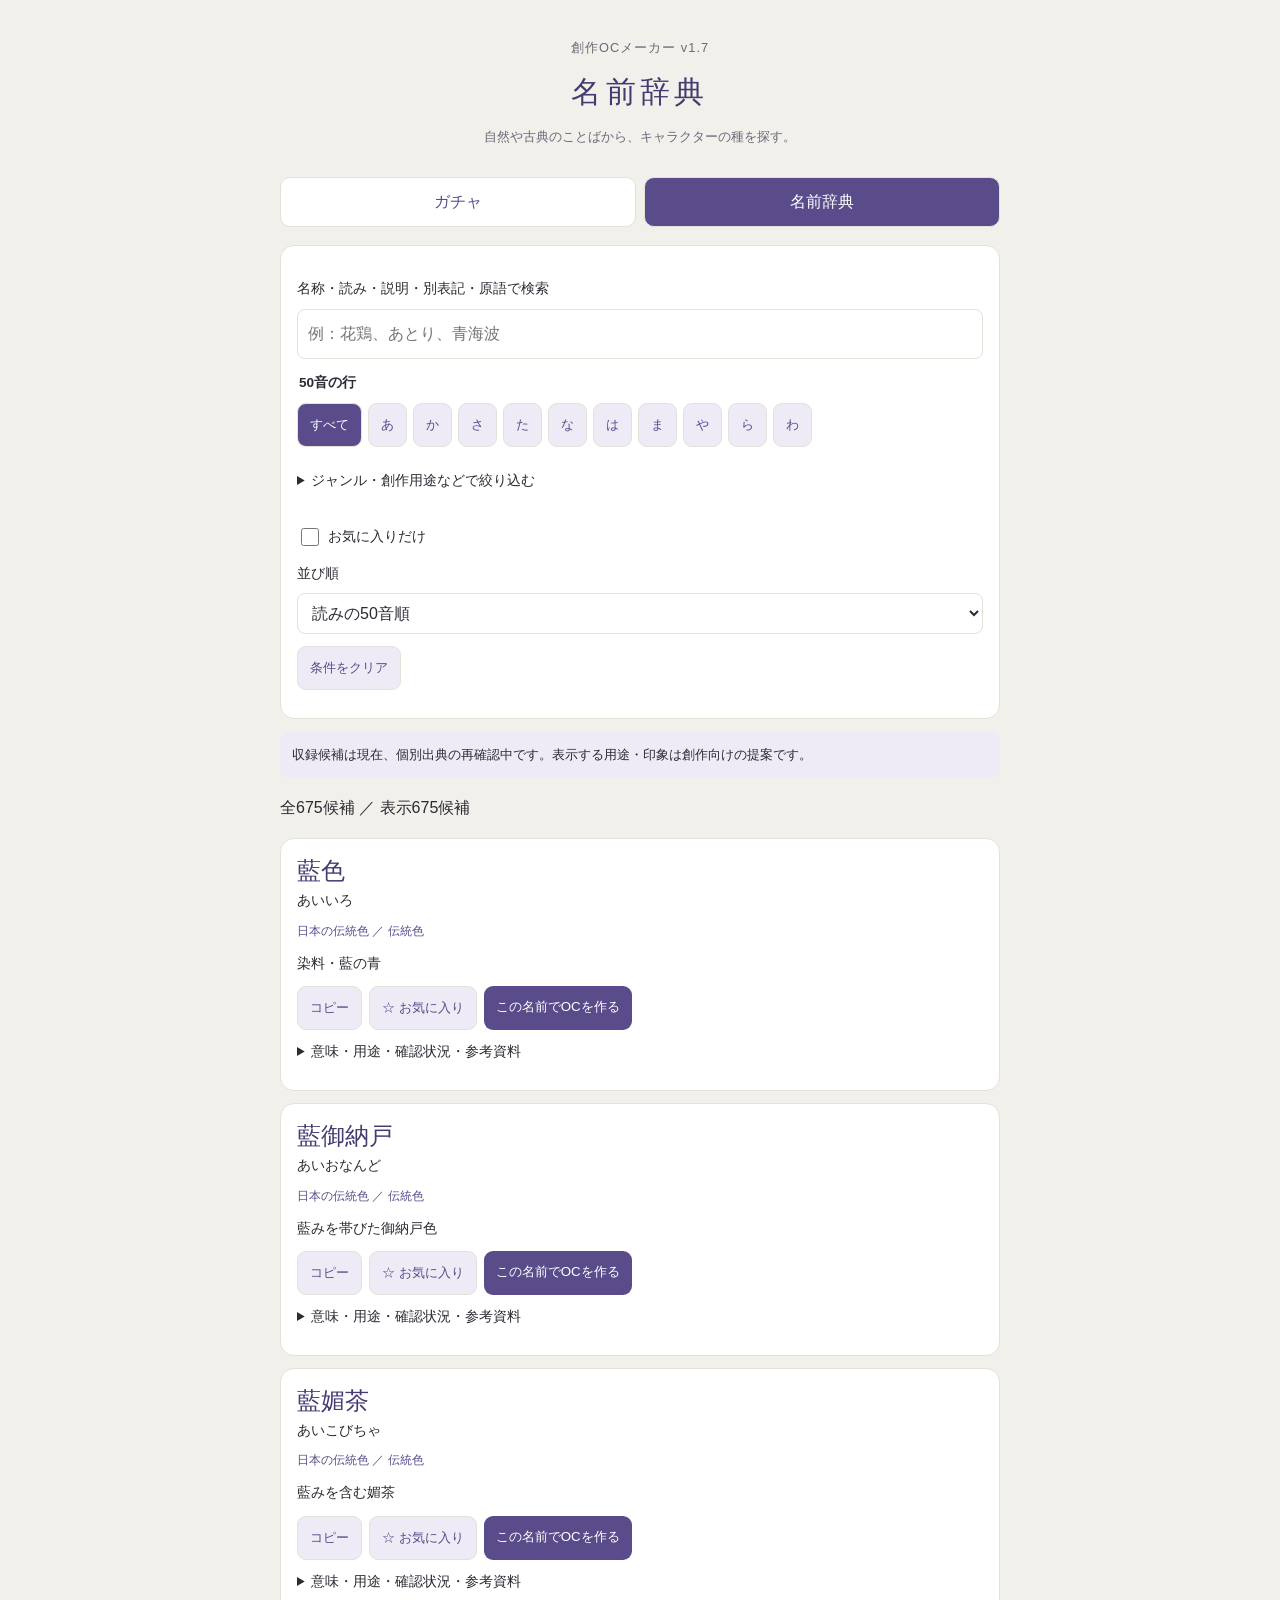
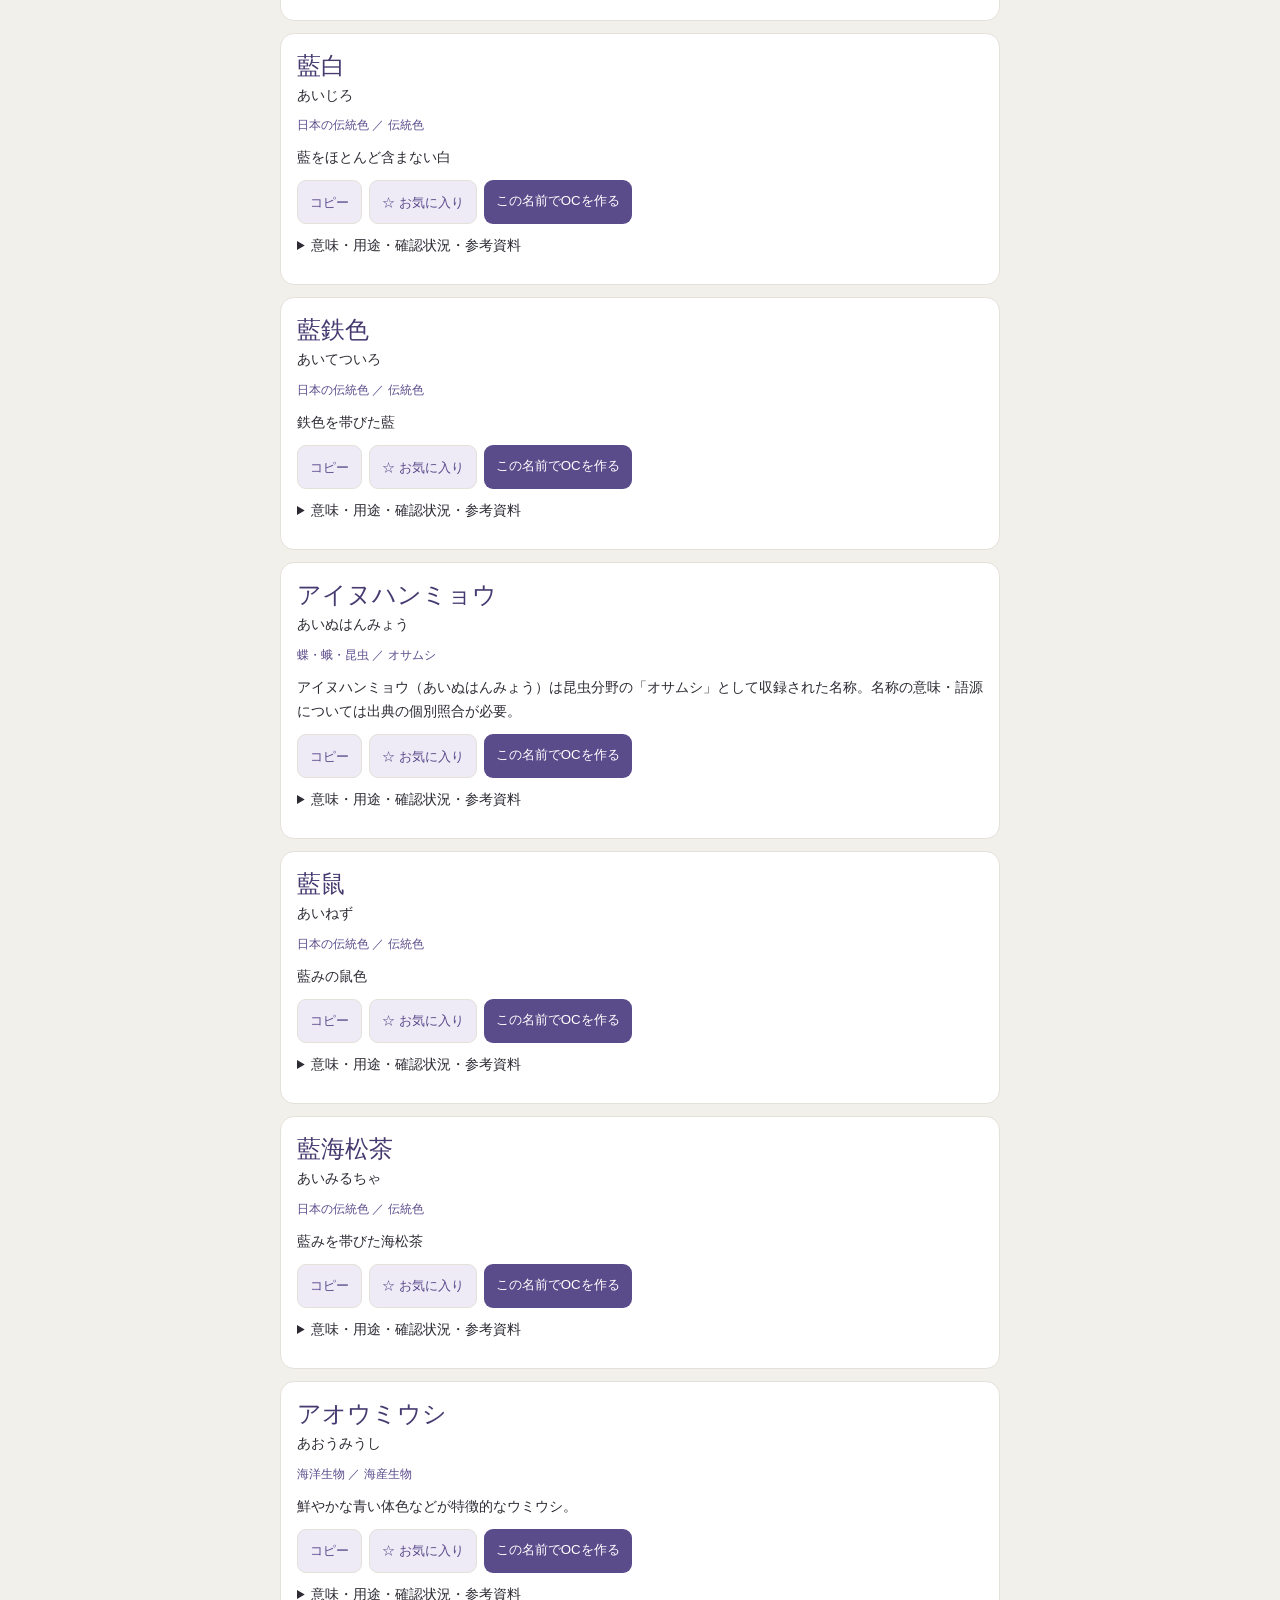
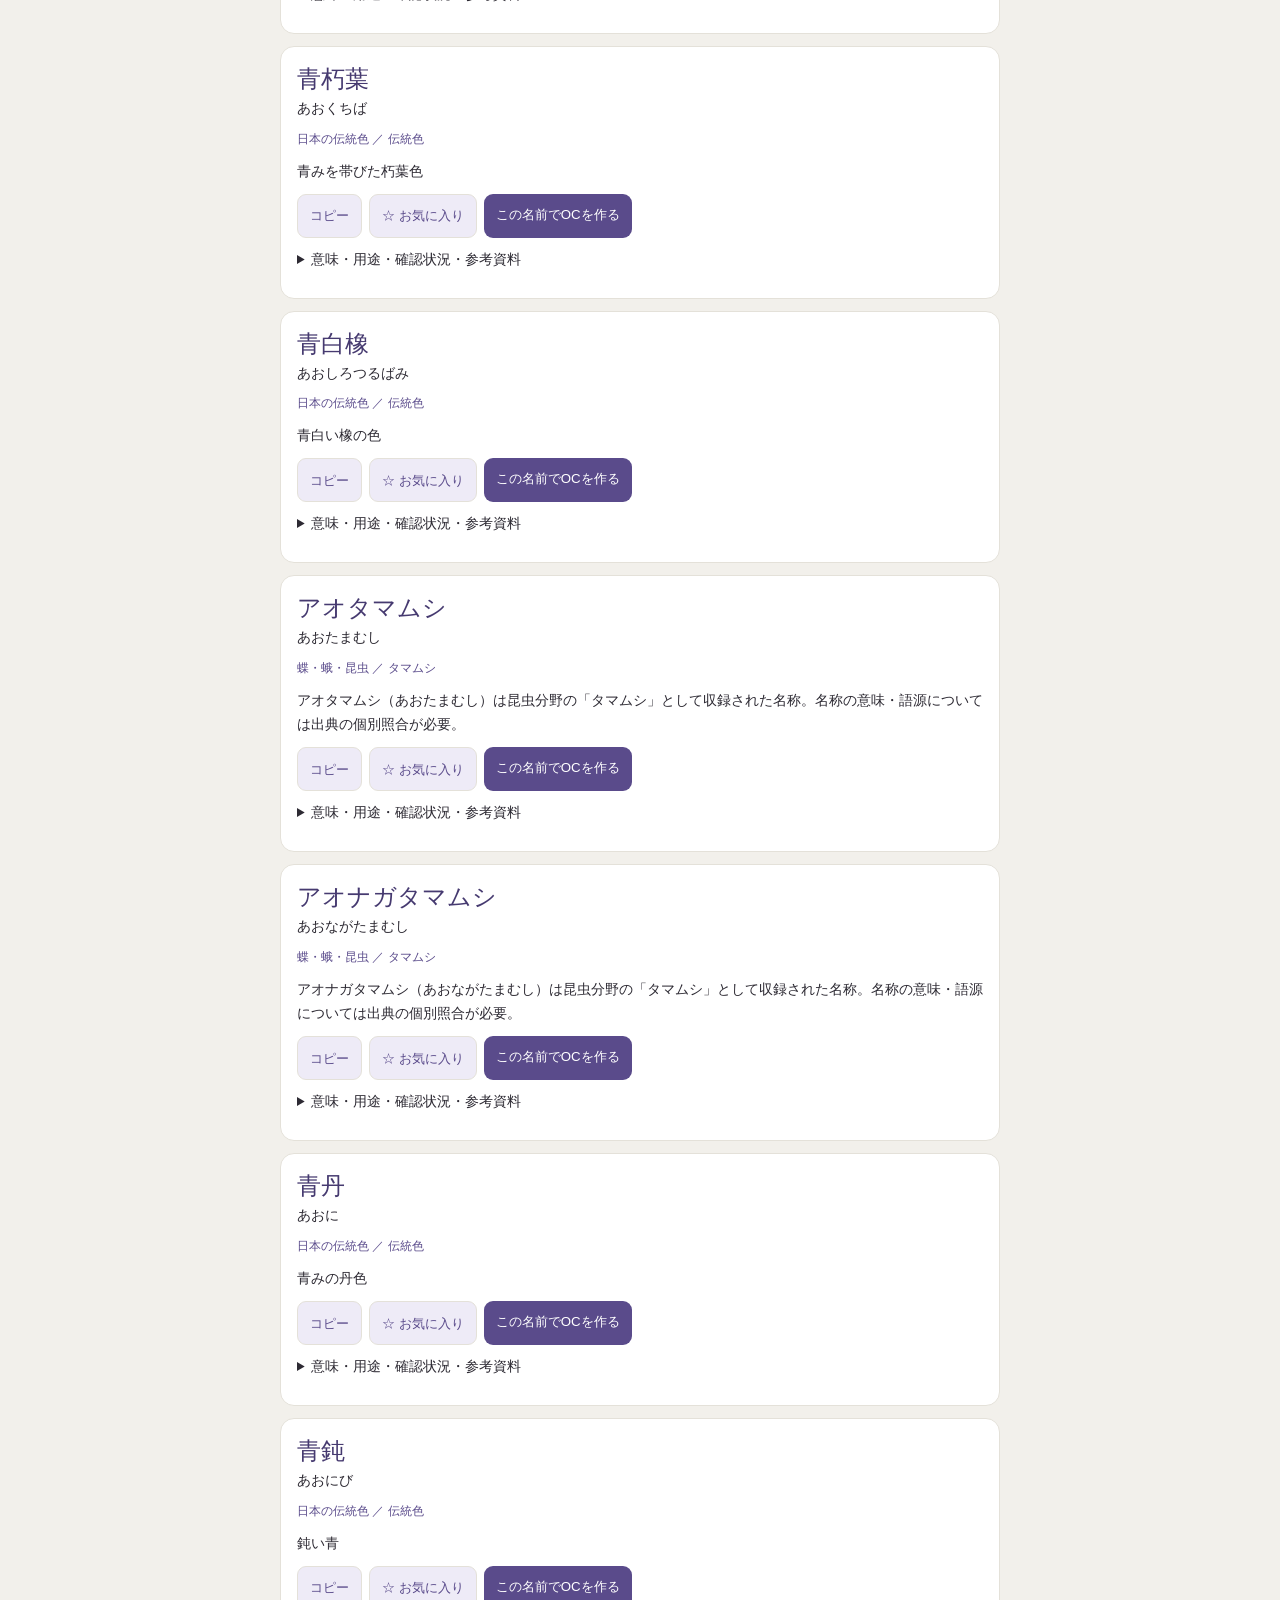
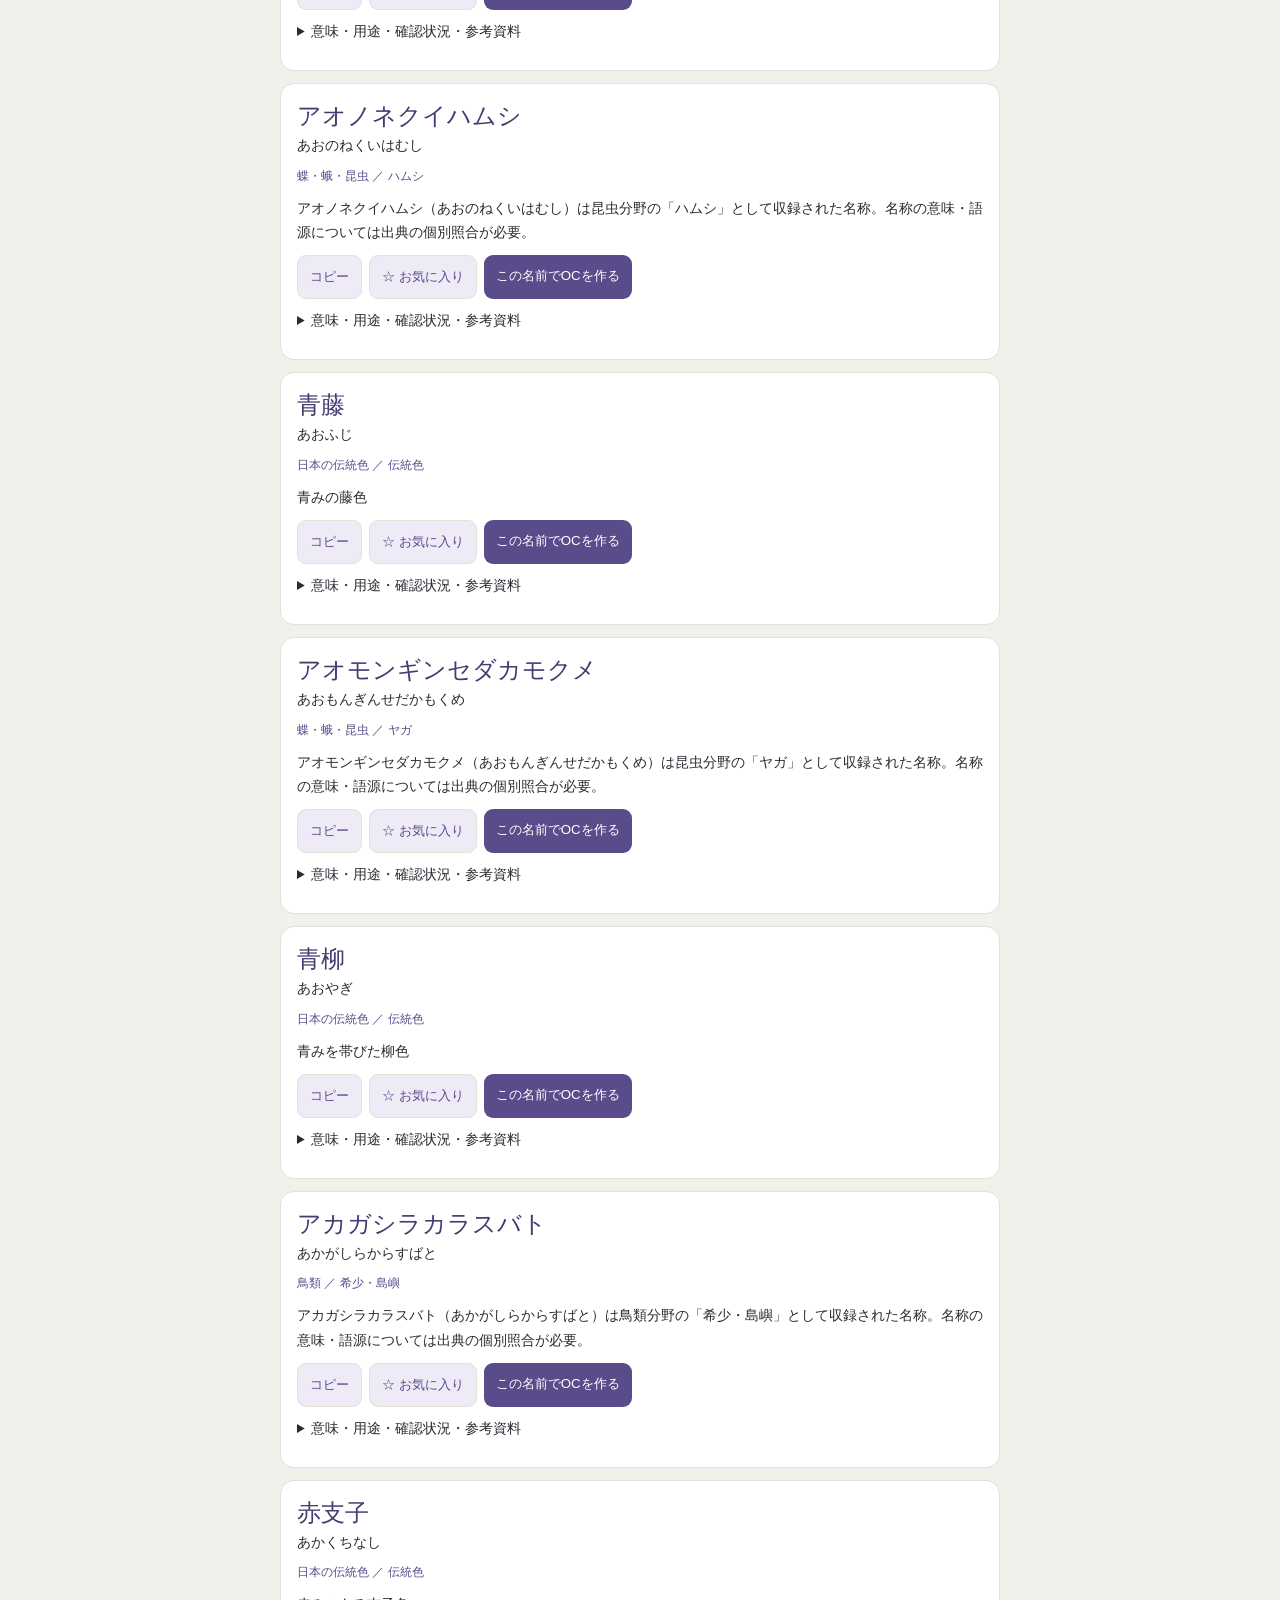
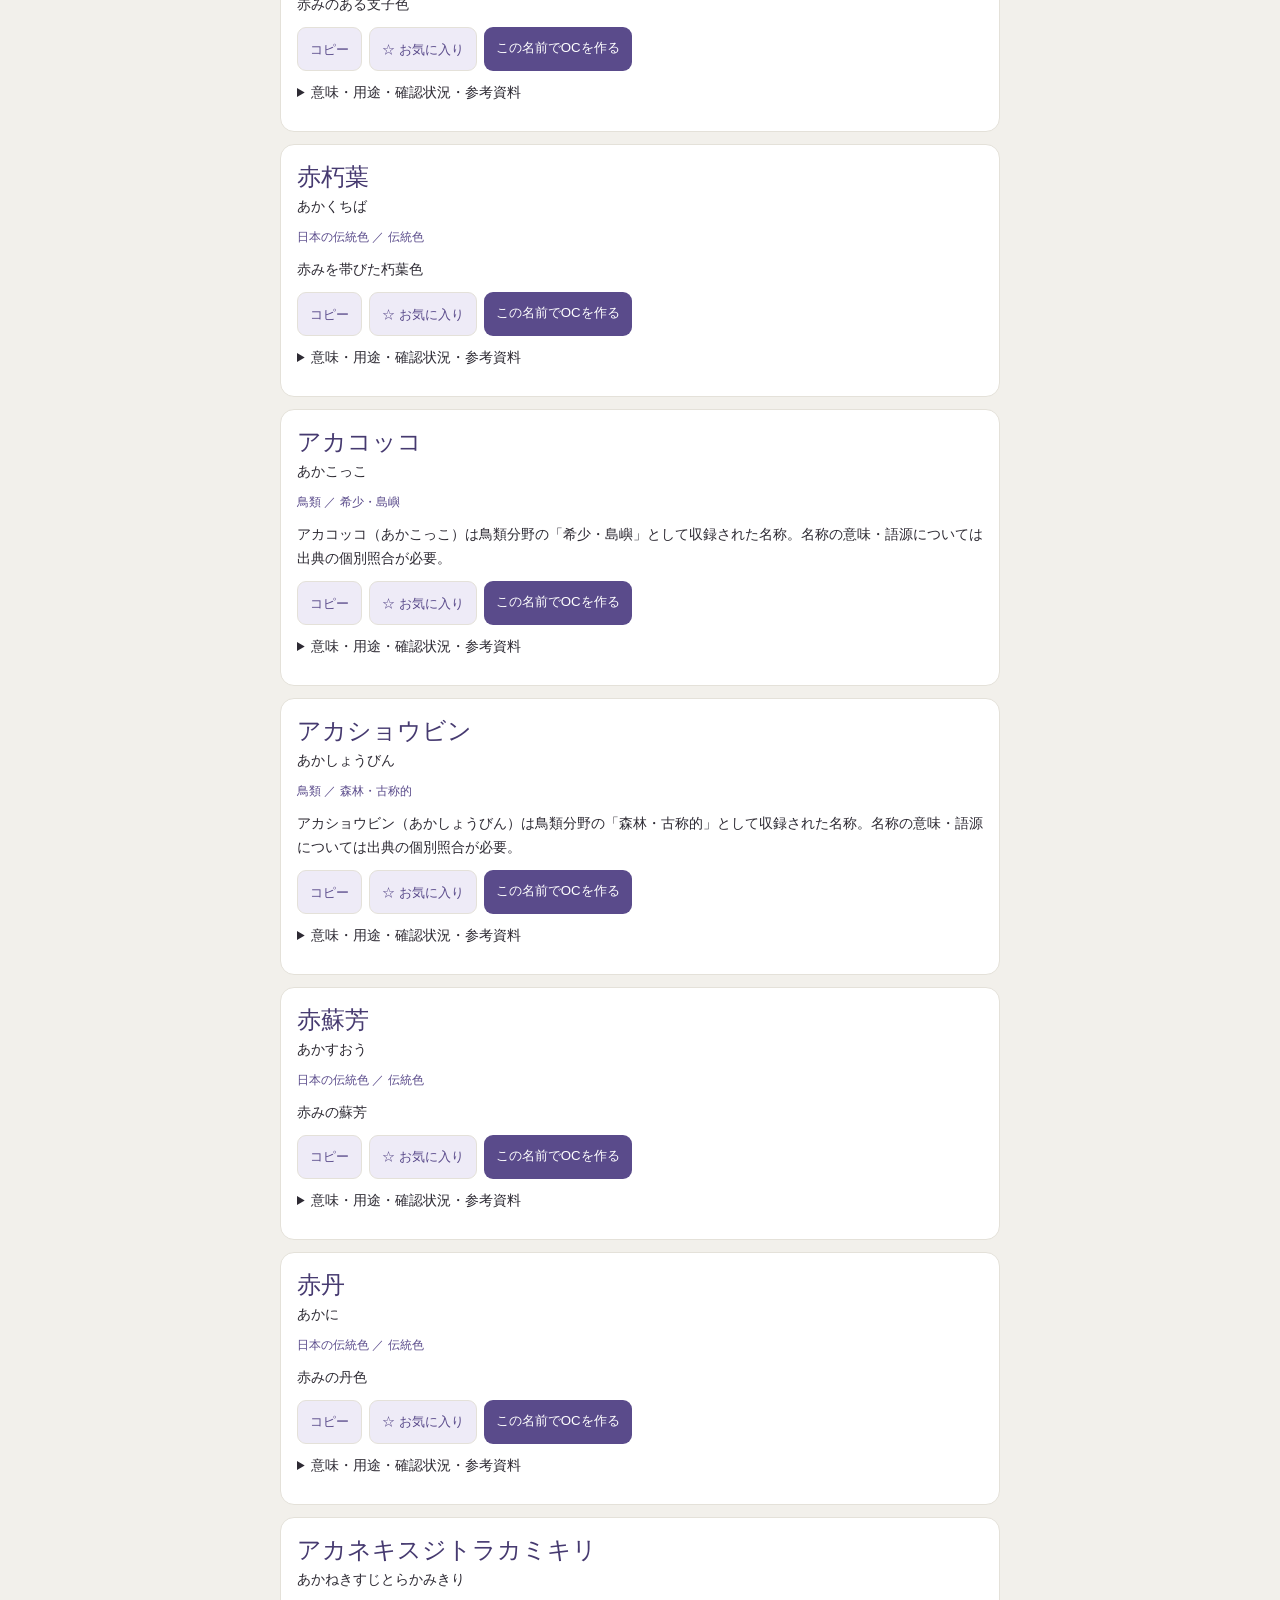
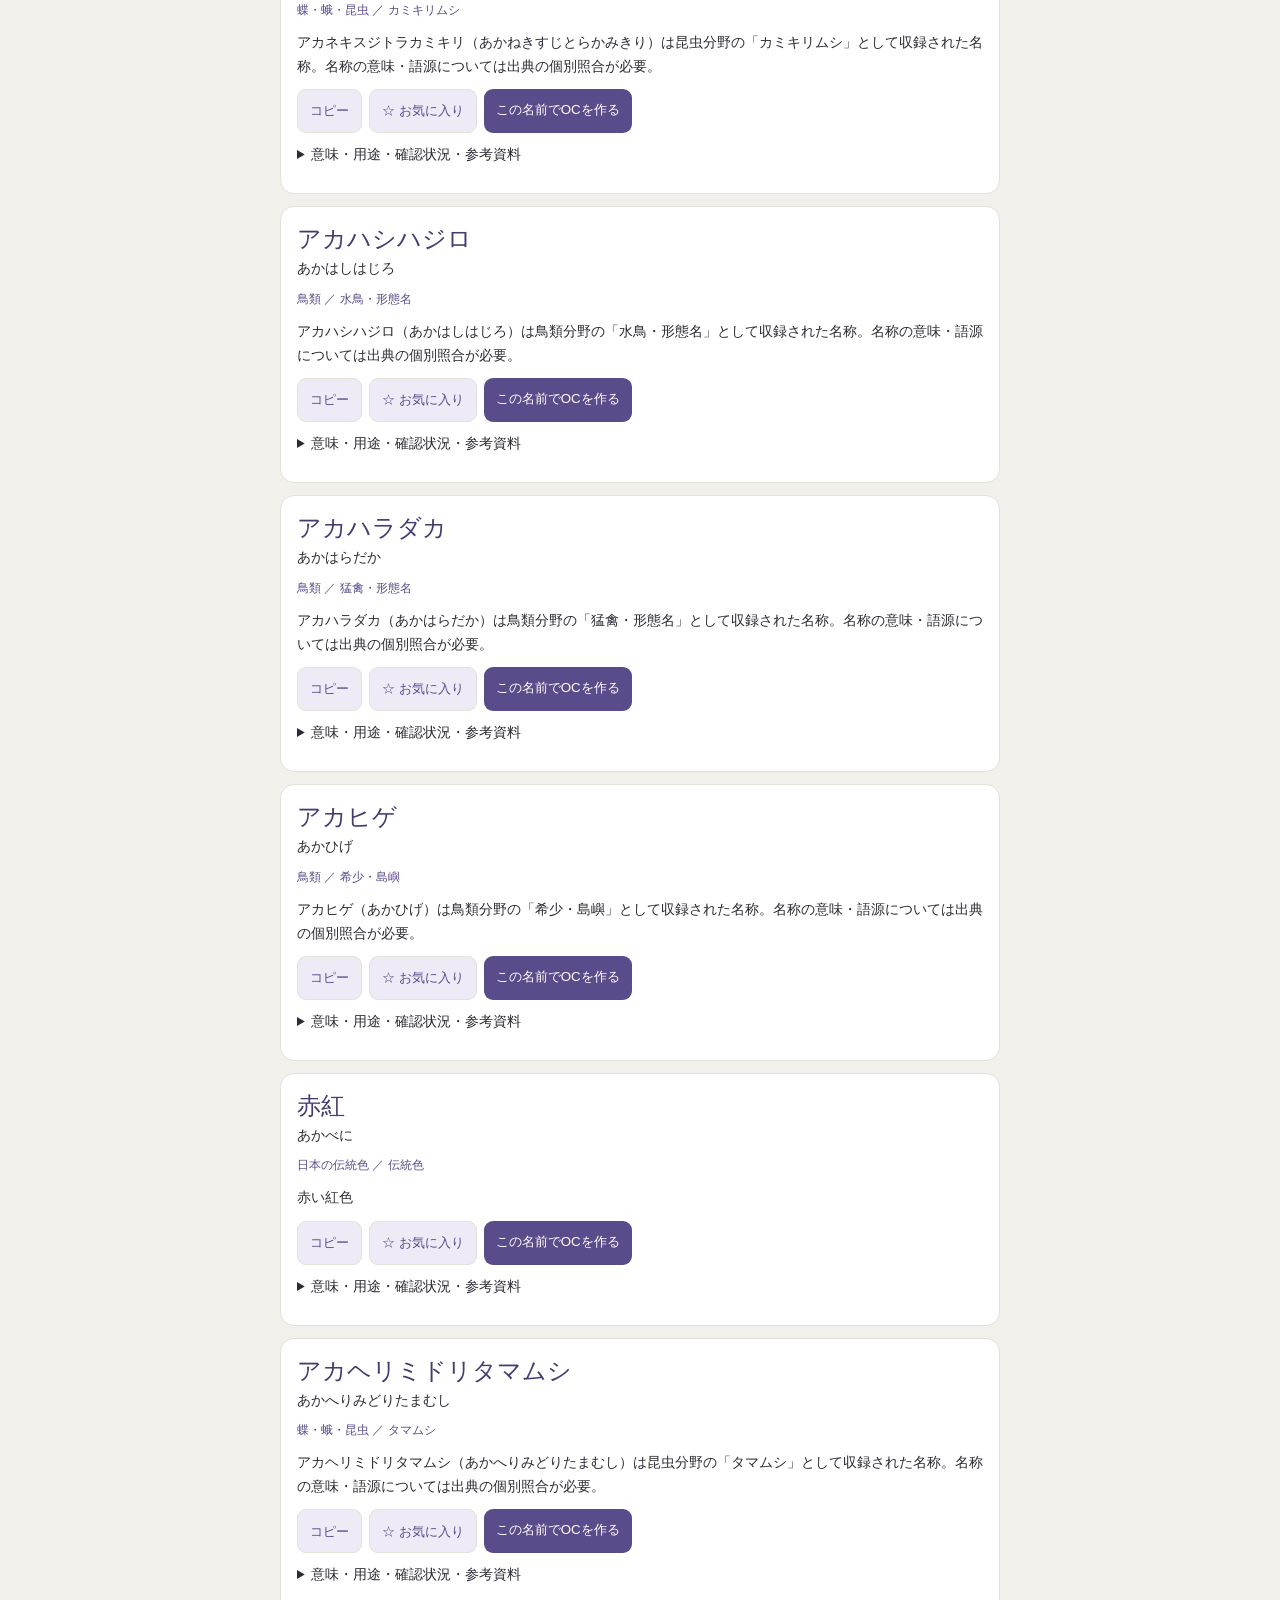
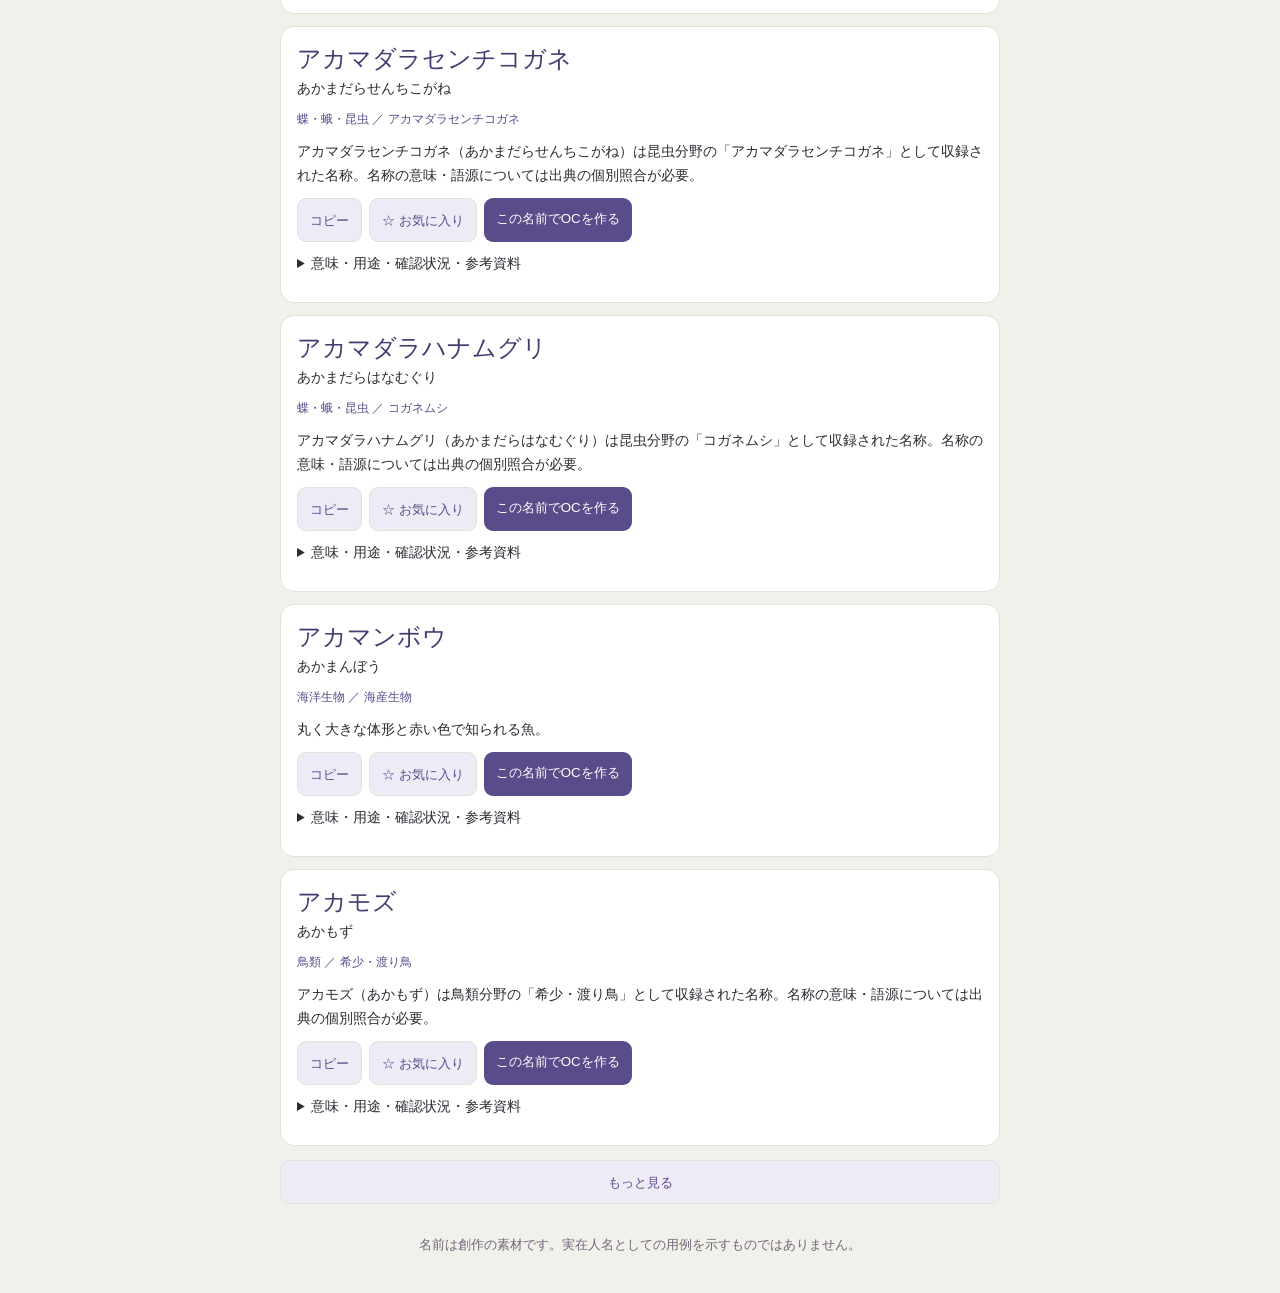
==== dictionary.html @ 25746074 "Add mobile dictionary search, honest provenance, copy and favorites" ====
<!DOCTYPE html>
<html lang="ja">
<head>
<meta charset="UTF-8">
<meta name="viewport" content="width=device-width, initial-scale=1.0, viewport-fit=cover">
<title>名前辞典 | 創作OCメーカー v1.7</title>
<link rel="icon" href="./icons/favicon-32.png" sizes="32x32">
<link rel="apple-touch-icon" href="./icons/apple-touch-icon.png">
<link rel="stylesheet" href="./dictionary.css">
<script src="./js/dictionary-core.js" defer></script>
<script src="./js/dictionary-page.js" defer></script>
</head>
<body><main class="wrap">
<header><p class="eyebrow">創作OCメーカー v1.7</p><h1>名前辞典</h1><p>自然や古典のことばから、キャラクターの種を探す。</p></header>
<nav class="site-nav" aria-label="画面切り替え"><a href="./index.html">ガチャ</a><a href="./dictionary.html" aria-current="page">名前辞典</a></nav>
<p id="loadStatus" role="status">辞典を読み込んでいます…</p>
<div id="loadError" role="alert" hidden><p>名前辞典を読み込めませんでした。接続を確認して再読み込みしてください。</p><button id="retry" type="button">再読み込み</button></div>
<p id="storageWarning" role="status" hidden></p>
<form id="filters" class="panel" aria-label="名前を絞り込む">
<fieldset id="filterControls" disabled>
<label for="search">名称・読み・説明・別表記・原語で検索</label>
<input id="search" type="search" placeholder="例：花鶏、あとり、青海波" autocomplete="off">
<fieldset><legend>50音の行</legend><div id="gojuon" class="chips"></div></fieldset>
<details><summary>ジャンル・創作用途などで絞り込む</summary>
<fieldset><legend>ジャンル（複数可・未選択なら全ジャンル）</legend><div id="categories" class="checks"></div></fieldset>
<label for="minor">小分類</label><select id="minor"><option value="">すべて</option></select>
<fieldset><legend>編集上のおすすめ用途（複数可・未選択なら全候補）</legend><div id="usages" class="checks"></div></fieldset>
<label for="impression">印象（編集上の提案）</label><select id="impression"><option value="">すべて</option></select>
</details>
<div class="filter-bottom"><label class="check"><input id="favoritesOnly" type="checkbox">お気に入りだけ</label>
<label for="sort">並び順</label><select id="sort"><option value="reading">読みの50音順</option><option value="favorite">お気に入り登録順</option></select>
<button id="clear" type="button">条件をクリア</button></div>
</fieldset></form>
<p class="notice">収録候補は現在、個別出典の再確認中です。表示する用途・印象は創作向けの提案です。</p>
<p id="count" role="status" aria-live="polite"></p>
<div id="results" aria-busy="true"></div>
<button id="more" type="button" hidden>もっと見る</button>
<p id="actionStatus" role="status" aria-live="polite"></p>
<section id="copyFallback" class="panel" hidden><label for="copyText">自動コピーできませんでした。選択してコピーしてください。</label><textarea id="copyText" readonly></textarea><button id="closeCopy" type="button">閉じる</button></section>
<footer>名前は創作の素材です。実在人名としての用例を示すものではありません。</footer>
</main></body></html>
---- dictionary.css ----
:root{--bg:#F2F0EB;--card:#fff;--ink:#2D2A33;--sub:#6E6879;--line:#E4E1D9;--accent:#5A4B8B;--accent-deep:#463A70;--accent-soft:#EEEBF7;--sans:"Hiragino Sans","Yu Gothic",sans-serif;--serif:"Hiragino Mincho ProN","Yu Mincho",serif}
*{box-sizing:border-box}body{margin:0;padding:0 14px calc(36px + env(safe-area-inset-bottom));background:var(--bg);color:var(--ink);font-family:var(--sans);line-height:1.75}.wrap{max-width:720px;margin:auto}header{text-align:center;padding:24px 0 16px}header h1{font:1.9rem var(--serif);letter-spacing:.14em;color:var(--accent-deep);margin:8px 0}header p,footer{font-size:.8rem;color:var(--sub)}.eyebrow{letter-spacing:.08em}
.site-nav{display:flex;gap:8px;margin:0 0 18px}.site-nav a{flex:1;text-align:center;text-decoration:none;padding:10px;border:1px solid var(--line);border-radius:10px;background:var(--card);color:var(--accent)}.site-nav a[aria-current]{background:var(--accent);color:#fff}.panel,.dictionary-card{background:var(--card);border:1px solid var(--line);border-radius:14px;padding:16px;margin:12px 0}fieldset{border:0;padding:0;margin:12px 0;min-width:0}fieldset:disabled{opacity:.55}legend,label{font-size:.85rem}legend{font-weight:600;margin-bottom:8px}input[type=search],select,textarea{font:inherit;font-size:16px;max-width:100%;width:100%;padding:10px;border:1px solid var(--line);border-radius:8px;color:var(--ink);background:#fff}input[type=search]{margin:7px 0 0}select{margin:6px 0 12px}button{font:inherit;font-size:.83rem;color:var(--accent);background:var(--accent-soft);border:1px solid var(--line);border-radius:9px;padding:9px 12px;min-height:44px;cursor:pointer}button:disabled{opacity:.5;cursor:default}button[aria-pressed=true]{background:var(--accent);color:#fff}.chips{display:flex;flex-wrap:wrap;gap:6px}.checks{display:grid;grid-template-columns:repeat(2,minmax(0,1fr));gap:6px}.check{display:flex;align-items:center;gap:6px;min-height:44px;cursor:pointer}.check input{width:18px;height:18px;flex-shrink:0;accent-color:var(--accent)}.filter-bottom{margin-top:12px}.filter-bottom label{margin-right:8px}summary{cursor:pointer;padding:10px 0;min-height:44px;font-size:.85rem}details p{font-size:.83rem;overflow-wrap:anywhere}.notice{font-size:.8rem;background:var(--accent-soft);padding:12px;border-radius:8px}.dictionary-card h2{font:1.5rem var(--serif);margin:0;color:var(--accent-deep);overflow-wrap:anywhere}.reading{margin:2px 0 8px;font-size:.85rem}.genre{font-size:.75rem;color:var(--accent);margin:0}.description{font-size:.86rem;margin:10px 0;overflow-wrap:anywhere}.actions{display:flex;flex-wrap:wrap;gap:7px}.actions a{font-size:.83rem;padding:9px 12px;min-height:44px;background:var(--accent);color:#fff;text-decoration:none;border-radius:9px}a{color:var(--accent)}button:focus-visible,a:focus-visible,input:focus-visible,select:focus-visible,summary:focus-visible,textarea:focus-visible{outline:2px solid var(--accent);outline-offset:3px}#storageWarning,#loadError{background:#f6ecef;border-radius:8px;padding:12px;font-size:.85rem}#more{display:block;width:100%;margin-top:14px}#more[hidden],[hidden]{display:none!important}footer{text-align:center;margin-top:30px}#copyText{min-height:90px}#actionStatus{position:sticky;bottom:10px;background:var(--ink);color:white;border-radius:8px;padding:8px 12px;font-size:.8rem}#actionStatus:empty{display:none}
@media(max-width:350px){.checks{grid-template-columns:1fr}.panel,.dictionary-card{padding:12px}}
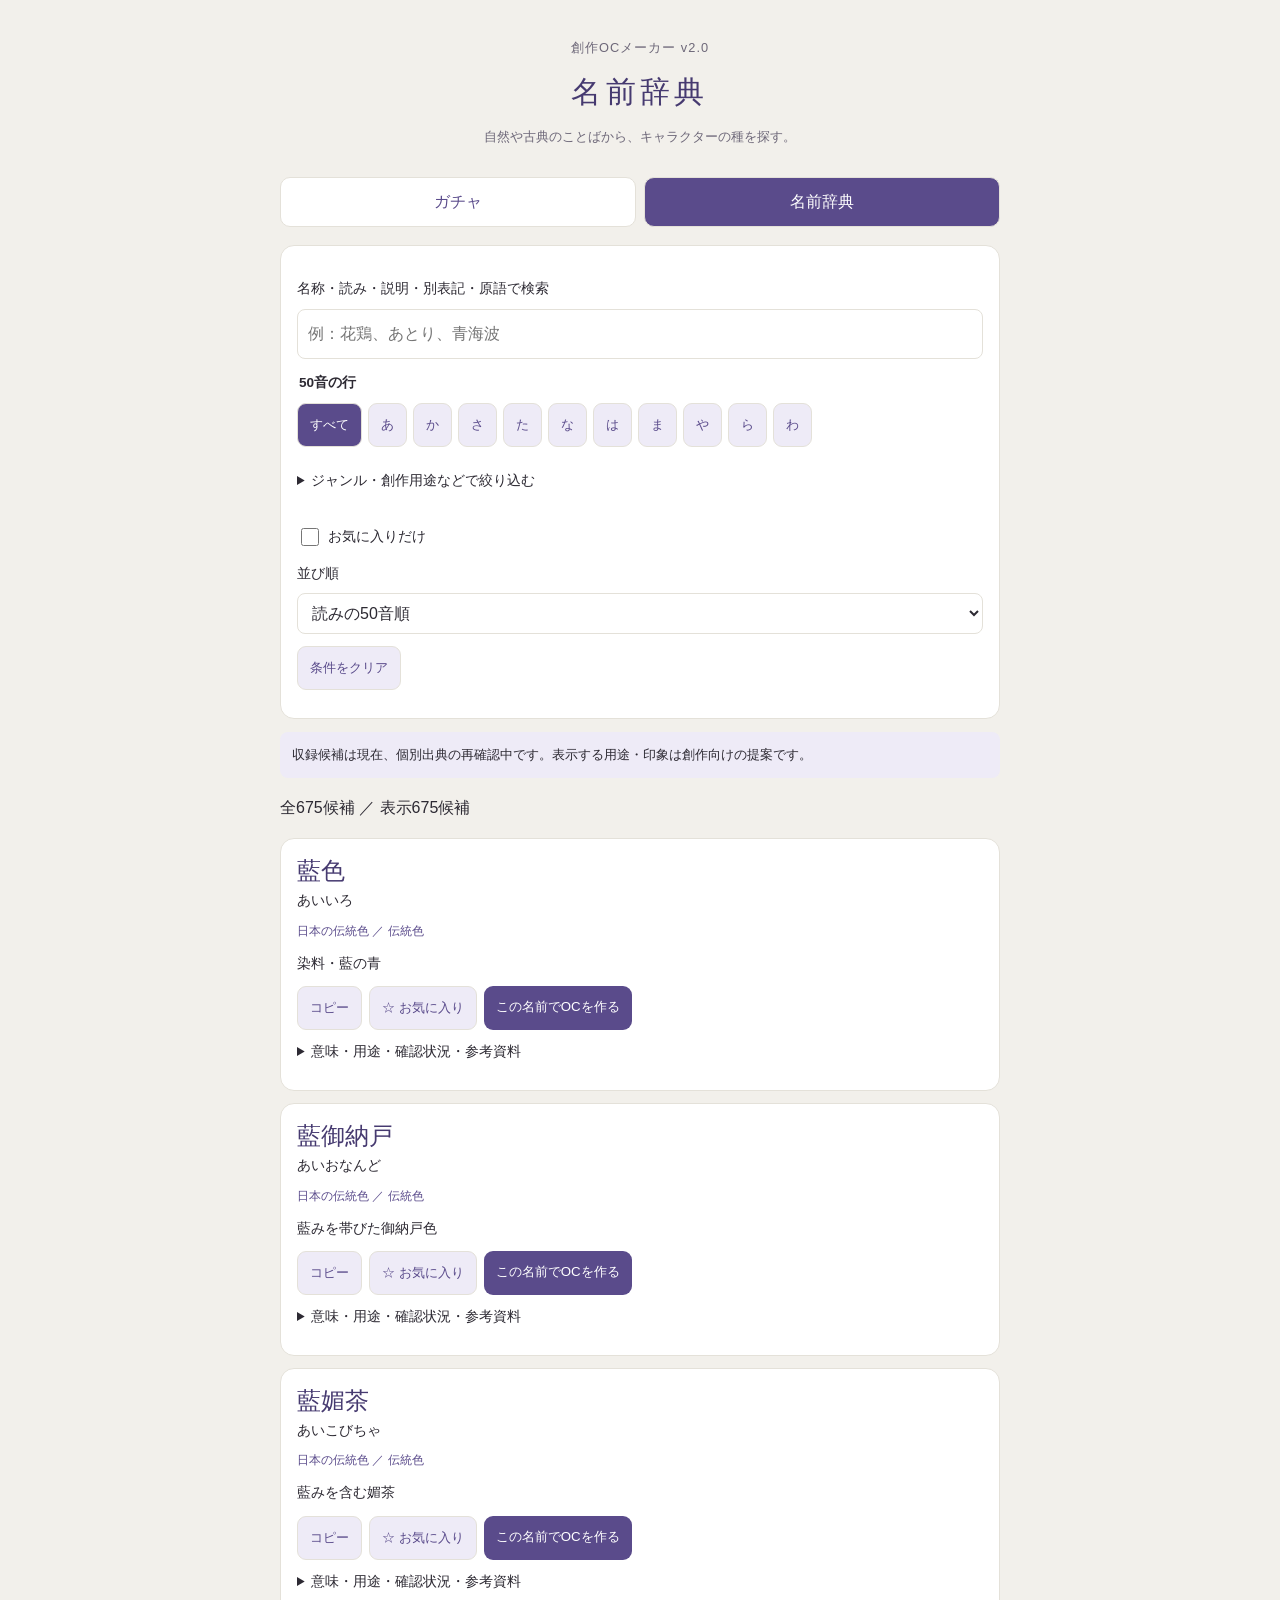
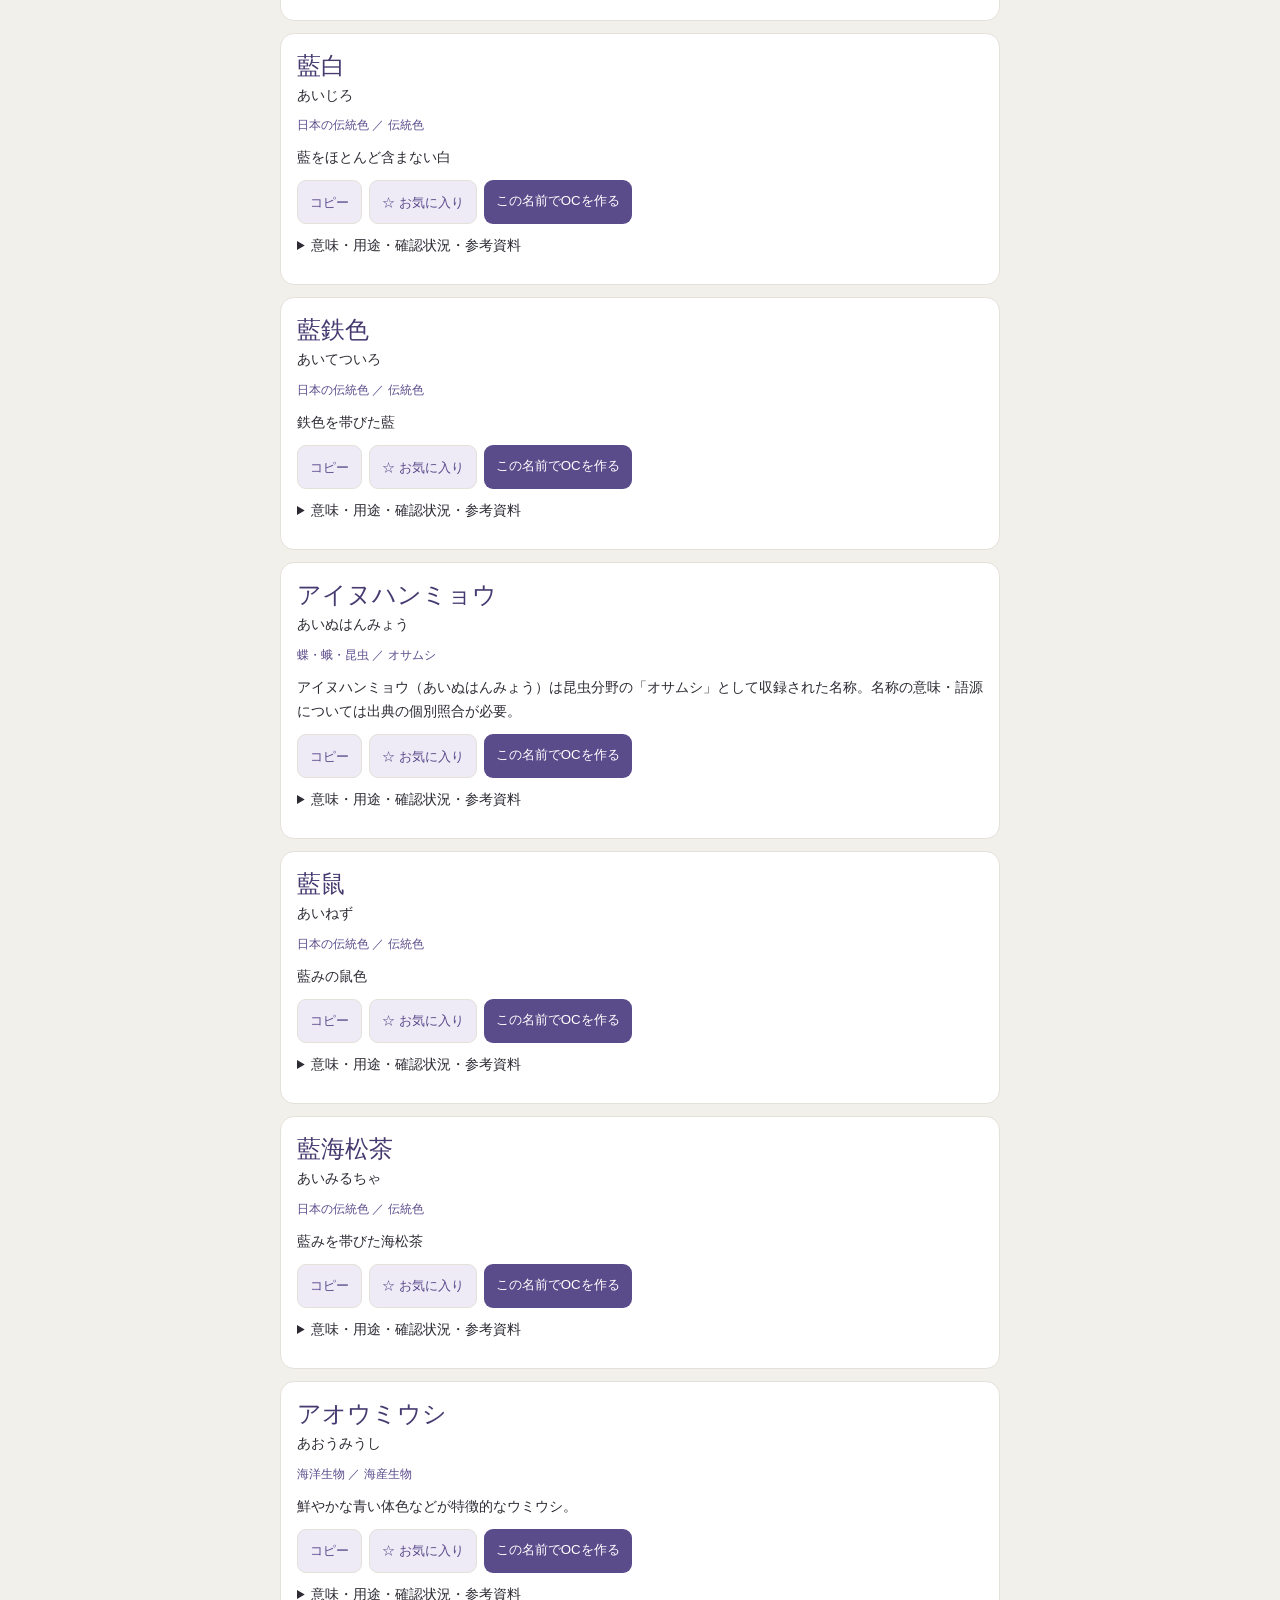
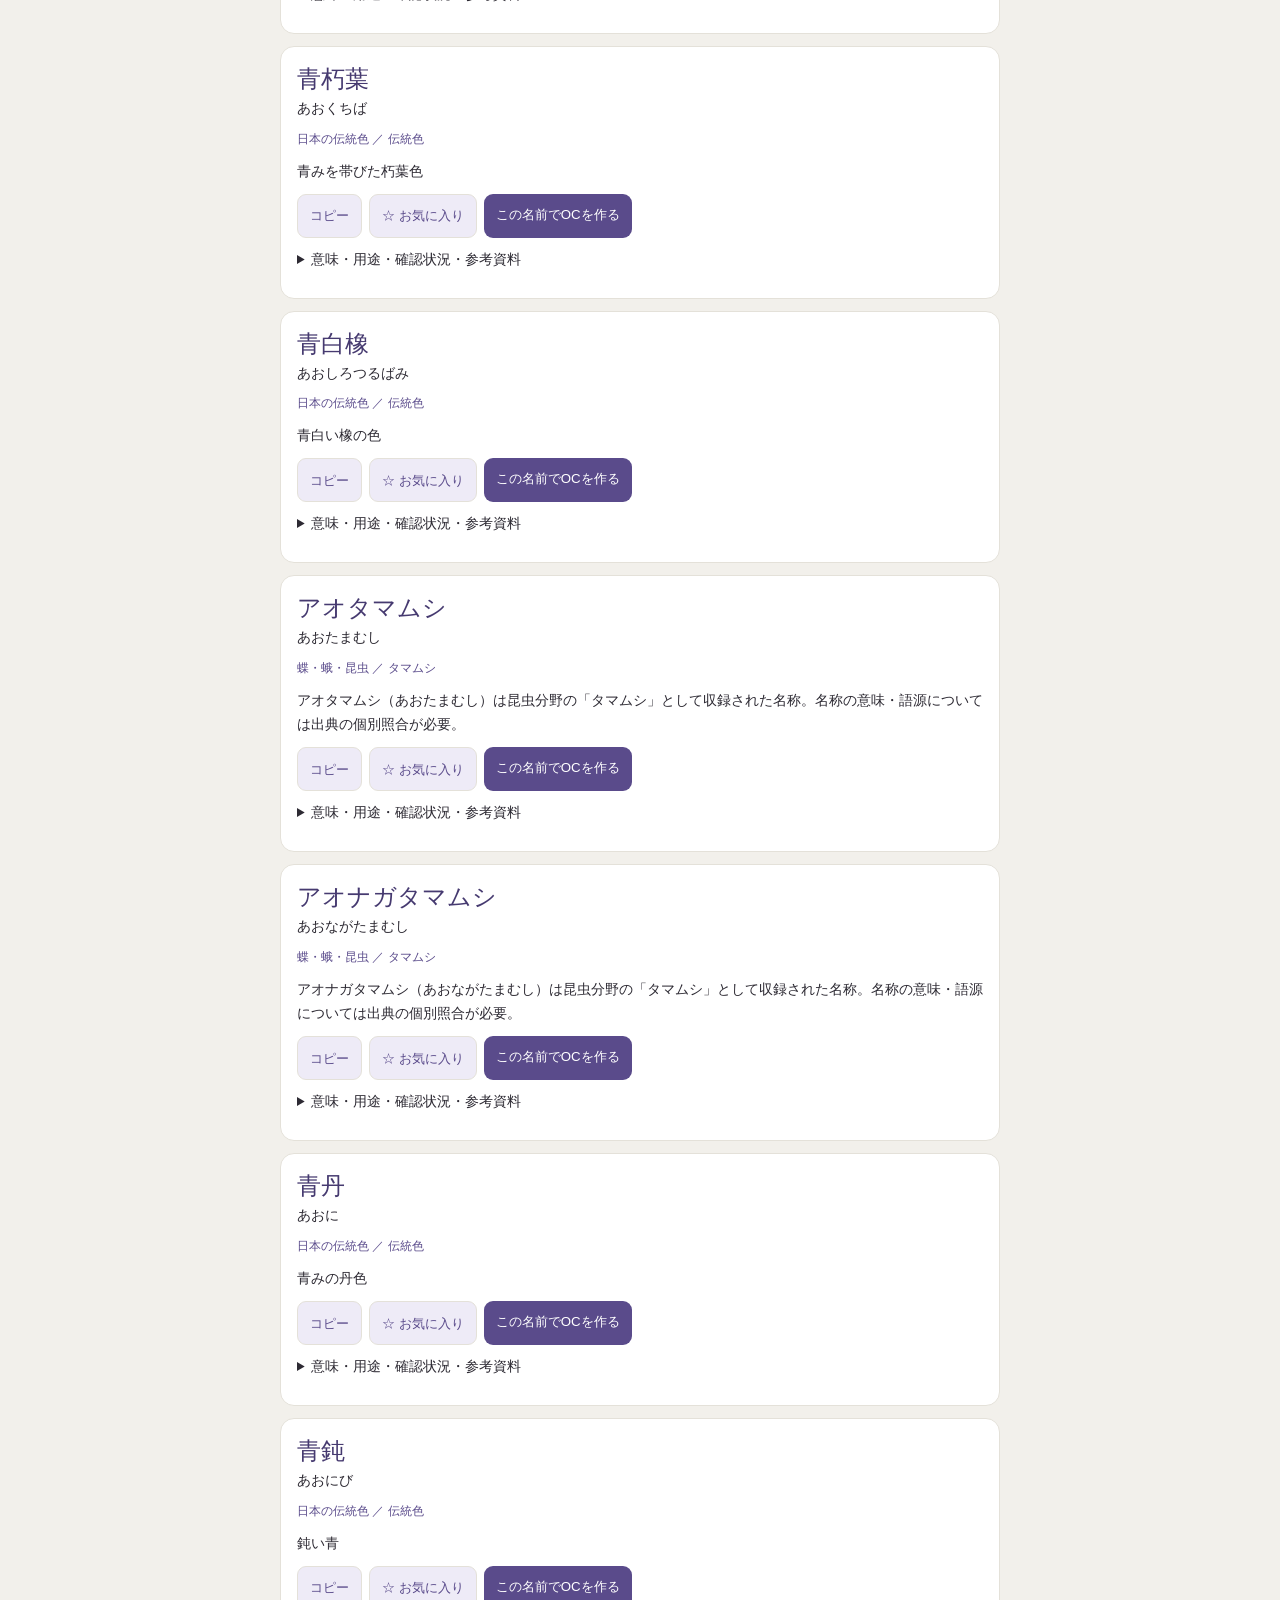
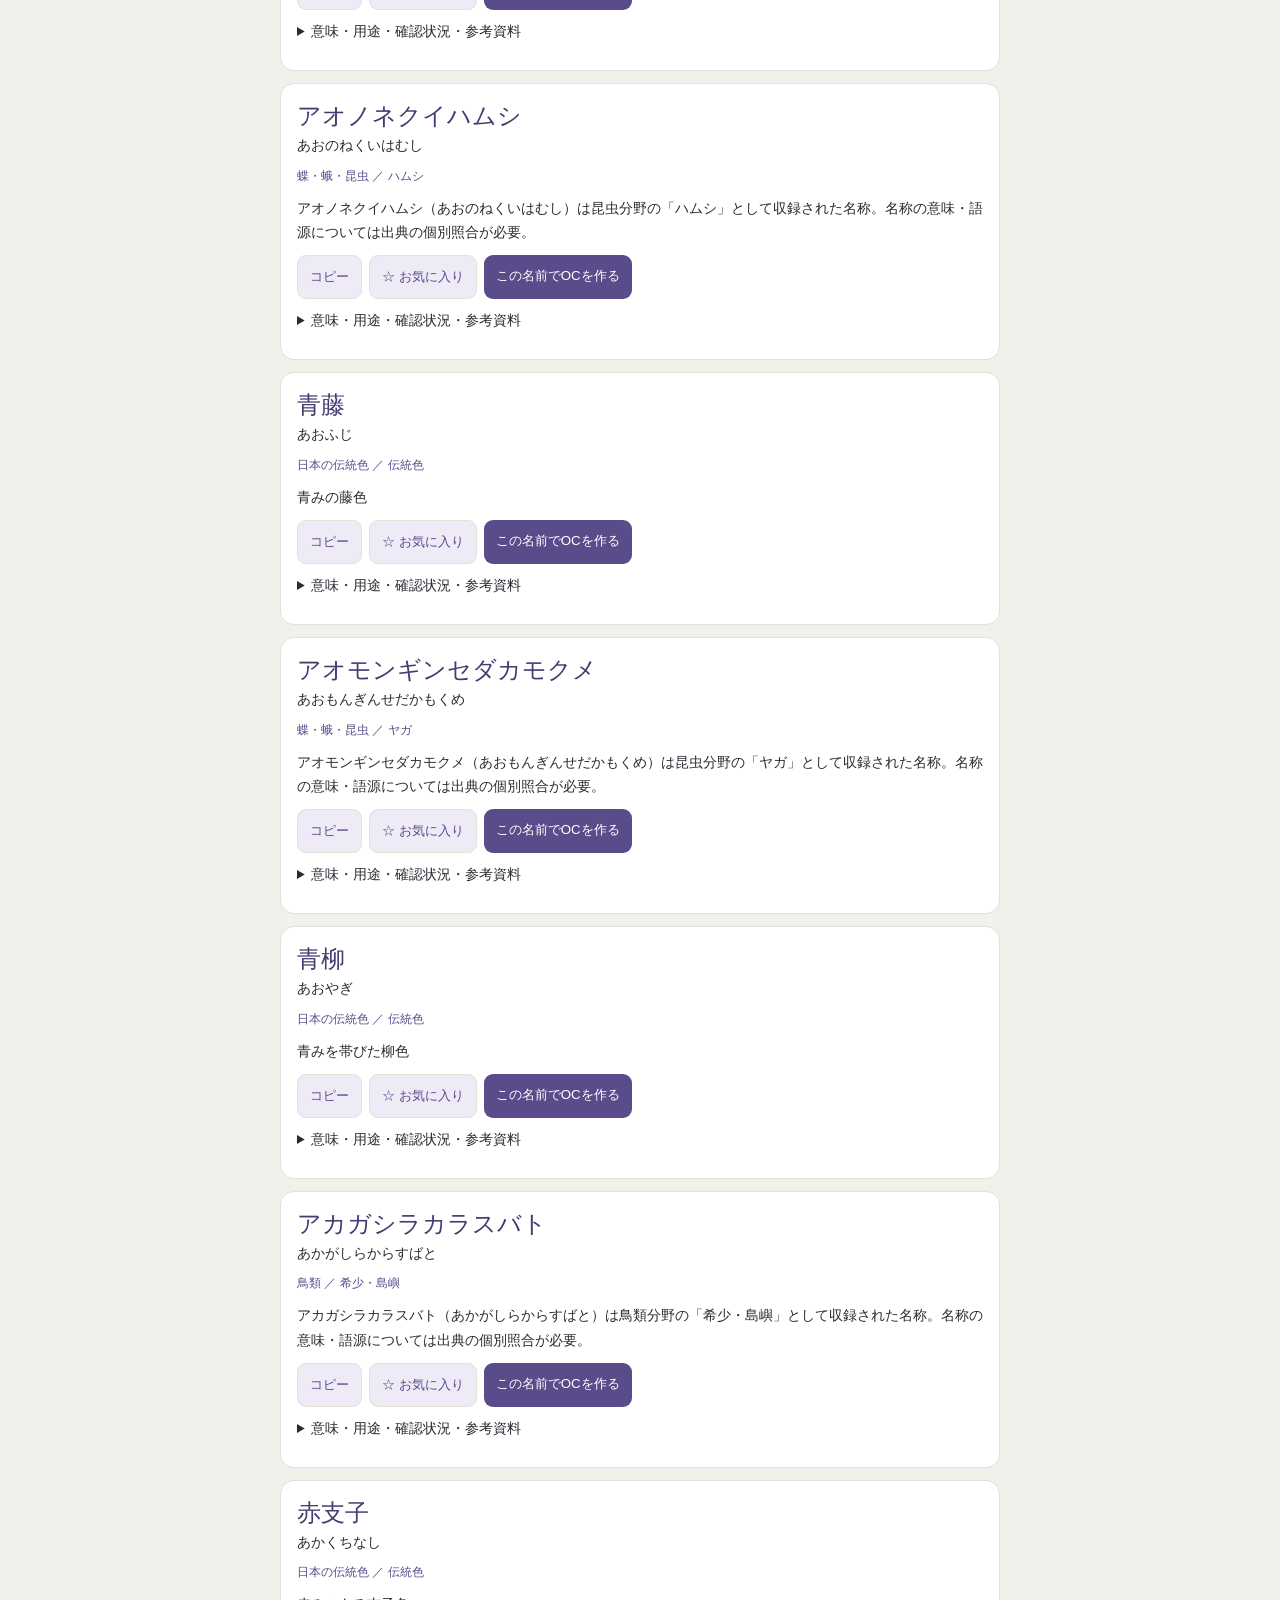
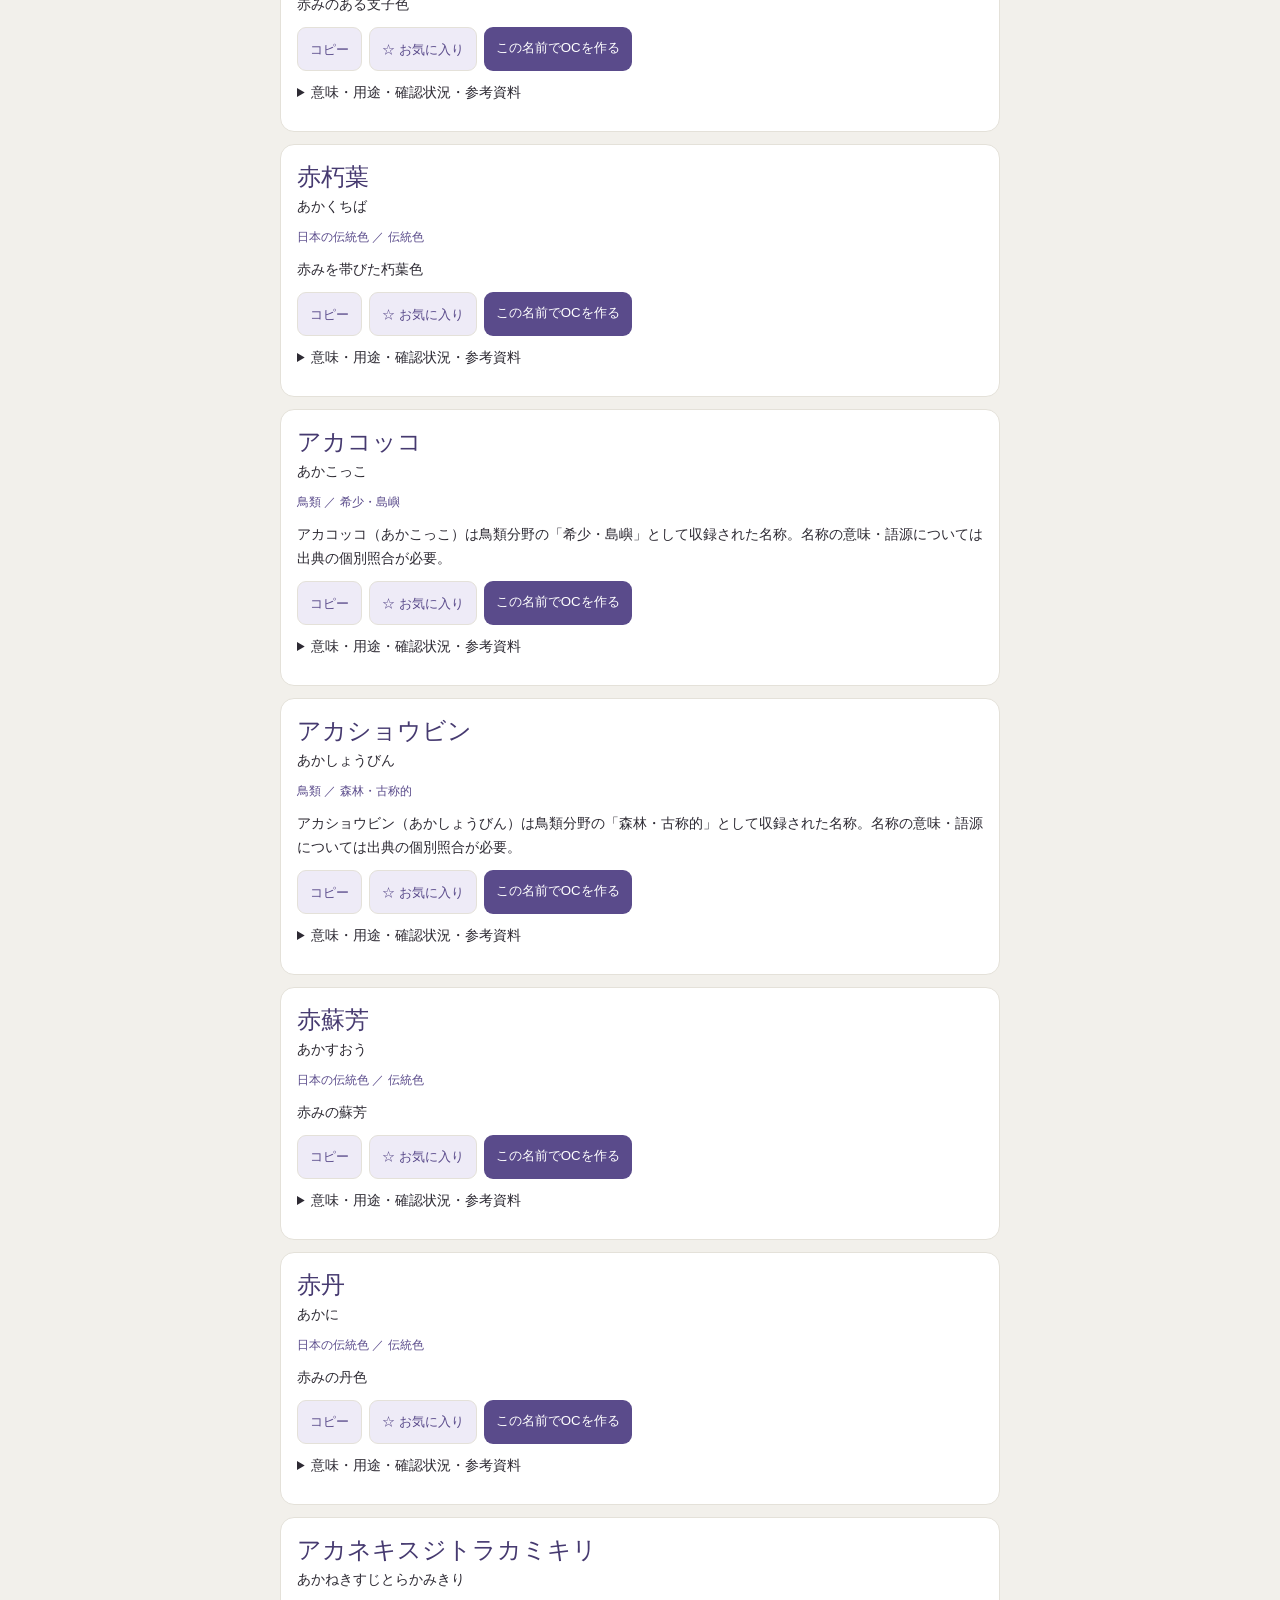
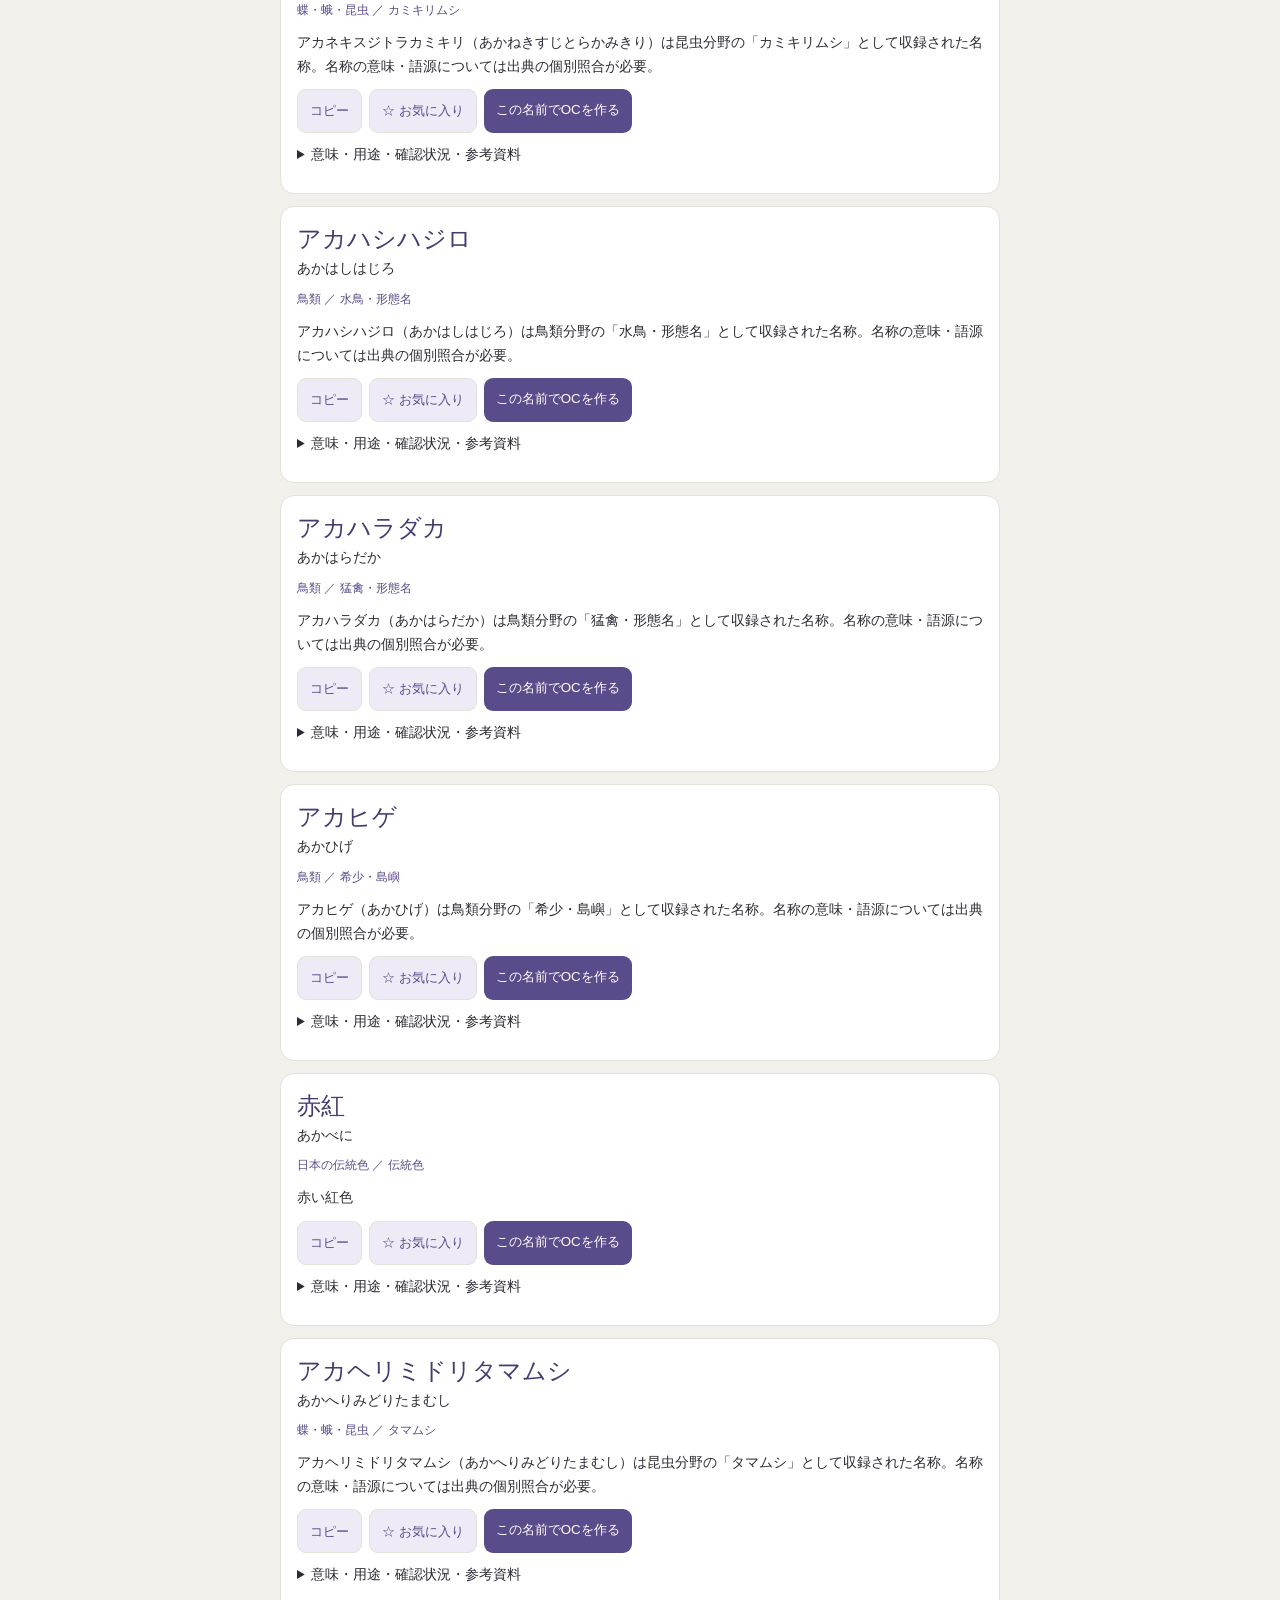
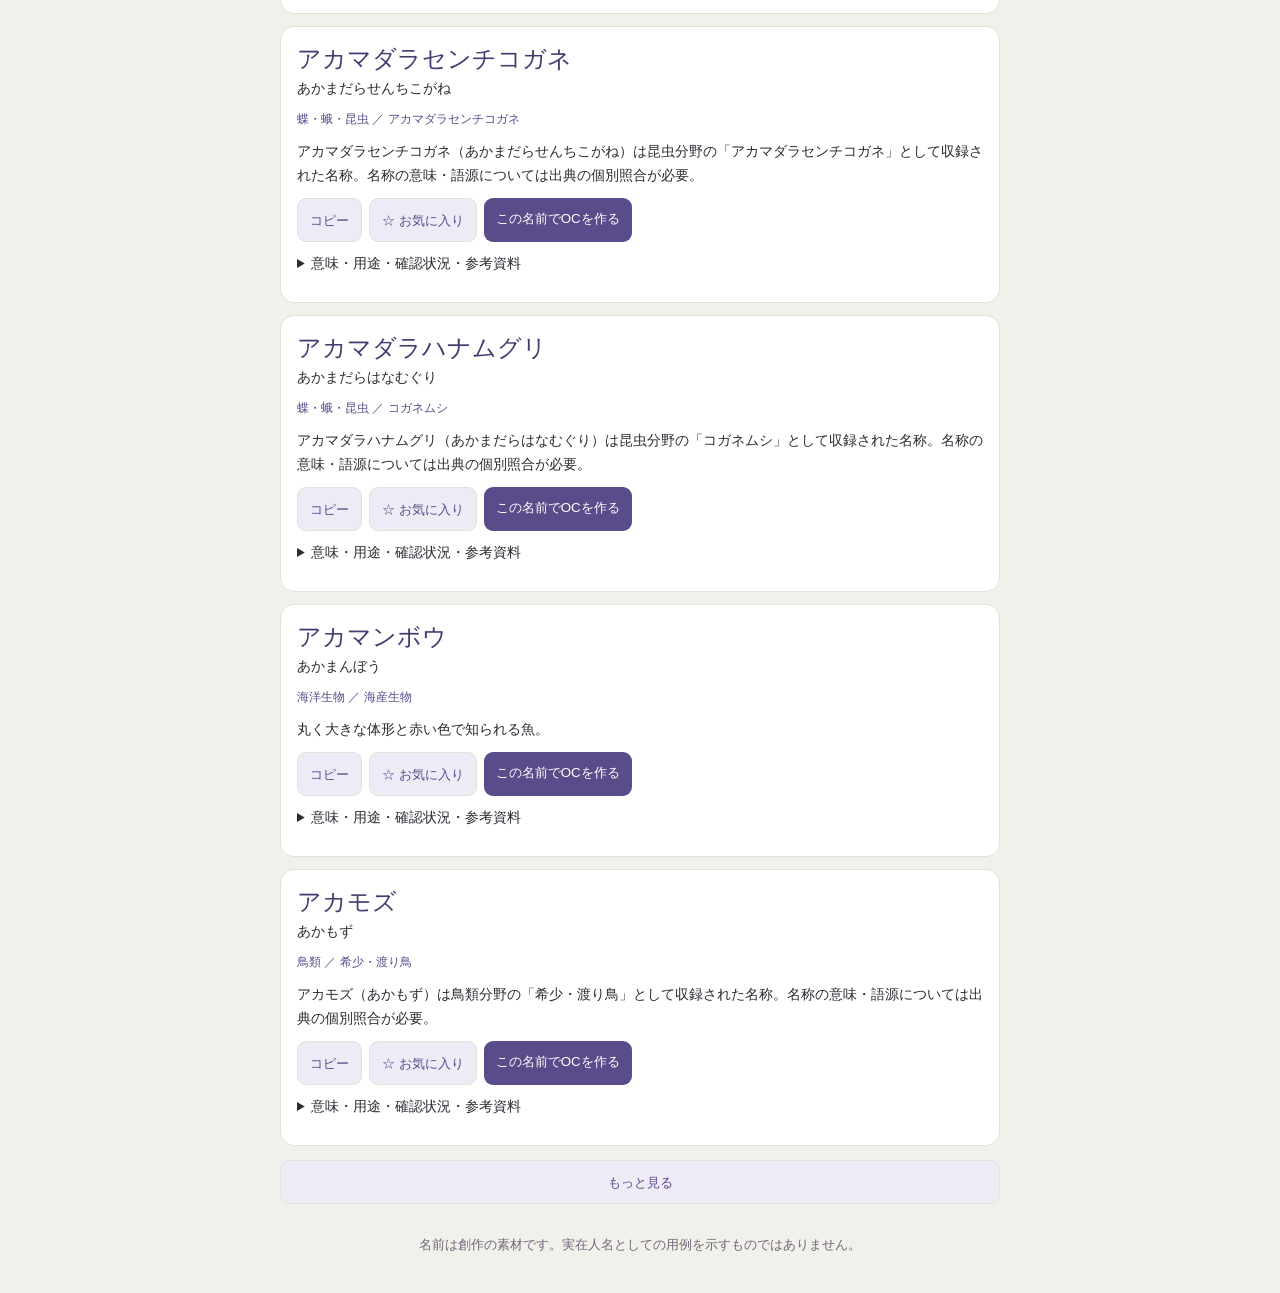
==== commit 87af767a: "v2.0.1: 画面上部のレイアウト整理と名前辞典の版数表記の統一（表示のみ） - 「現在の作品」を独立セクション化、管理は歯車ボタン、保存状態は見出し行の右へ - 5タブを一体型の切り替えバーにし、" ====
--- a/dictionary.html
+++ b/dictionary.html
@@ -3,7 +3,7 @@
 <head>
 <meta charset="UTF-8">
 <meta name="viewport" content="width=device-width, initial-scale=1.0, viewport-fit=cover">
-<title>名前辞典 | 創作OCメーカー v1.7</title>
+<title>名前辞典 | 創作OCメーカー v2.0</title>
 <link rel="icon" href="./icons/favicon-32.png" sizes="32x32">
 <link rel="apple-touch-icon" href="./icons/apple-touch-icon.png">
 <link rel="stylesheet" href="./dictionary.css">
@@ -11,7 +11,7 @@
 <script src="./js/dictionary-page.js" defer></script>
 </head>
 <body><main class="wrap">
-<header><p class="eyebrow">創作OCメーカー v1.7</p><h1>名前辞典</h1><p>自然や古典のことばから、キャラクターの種を探す。</p></header>
+<header><p class="eyebrow">創作OCメーカー v2.0</p><h1>名前辞典</h1><p>自然や古典のことばから、キャラクターの種を探す。</p></header>
 <nav class="site-nav" aria-label="画面切り替え"><a href="./index.html">ガチャ</a><a href="./dictionary.html" aria-current="page">名前辞典</a></nav>
 <p id="loadStatus" role="status">辞典を読み込んでいます…</p>
 <div id="loadError" role="alert" hidden><p>名前辞典を読み込めませんでした。接続を確認して再読み込みしてください。</p><button id="retry" type="button">再読み込み</button></div>
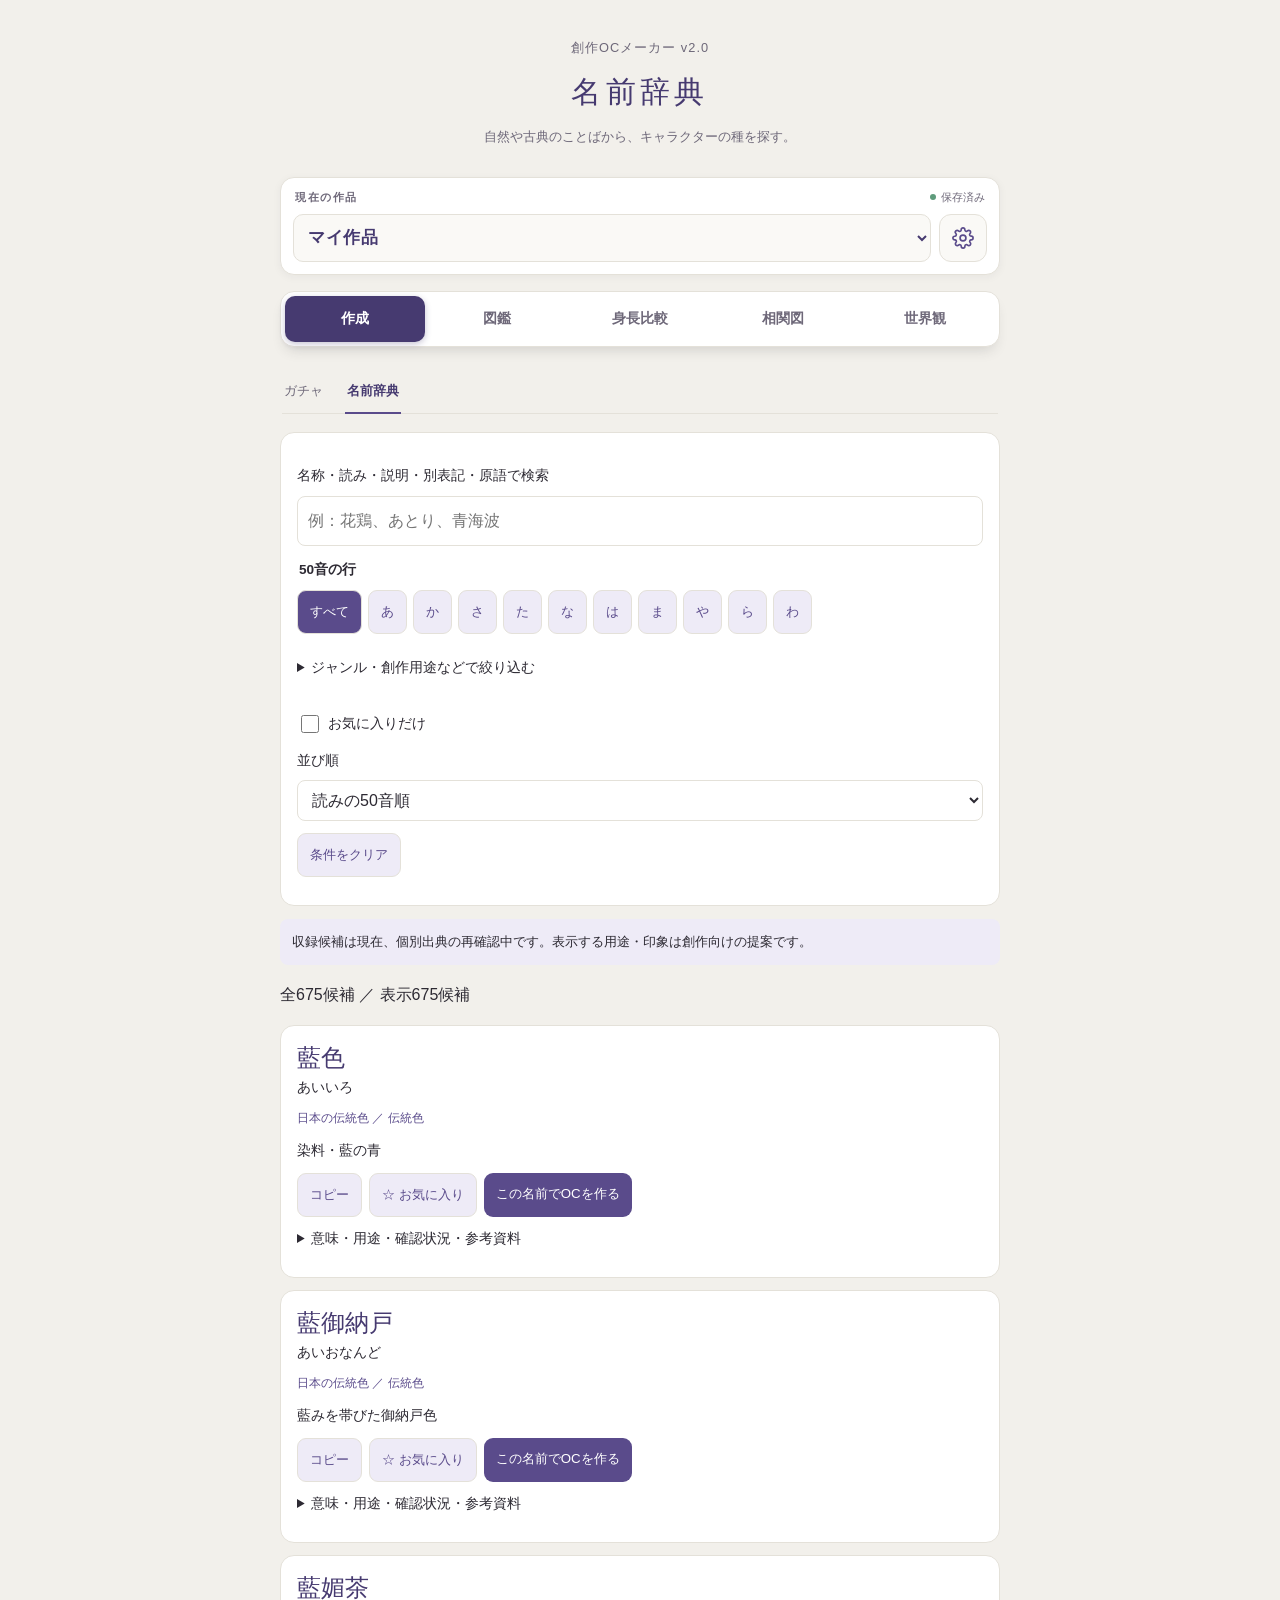
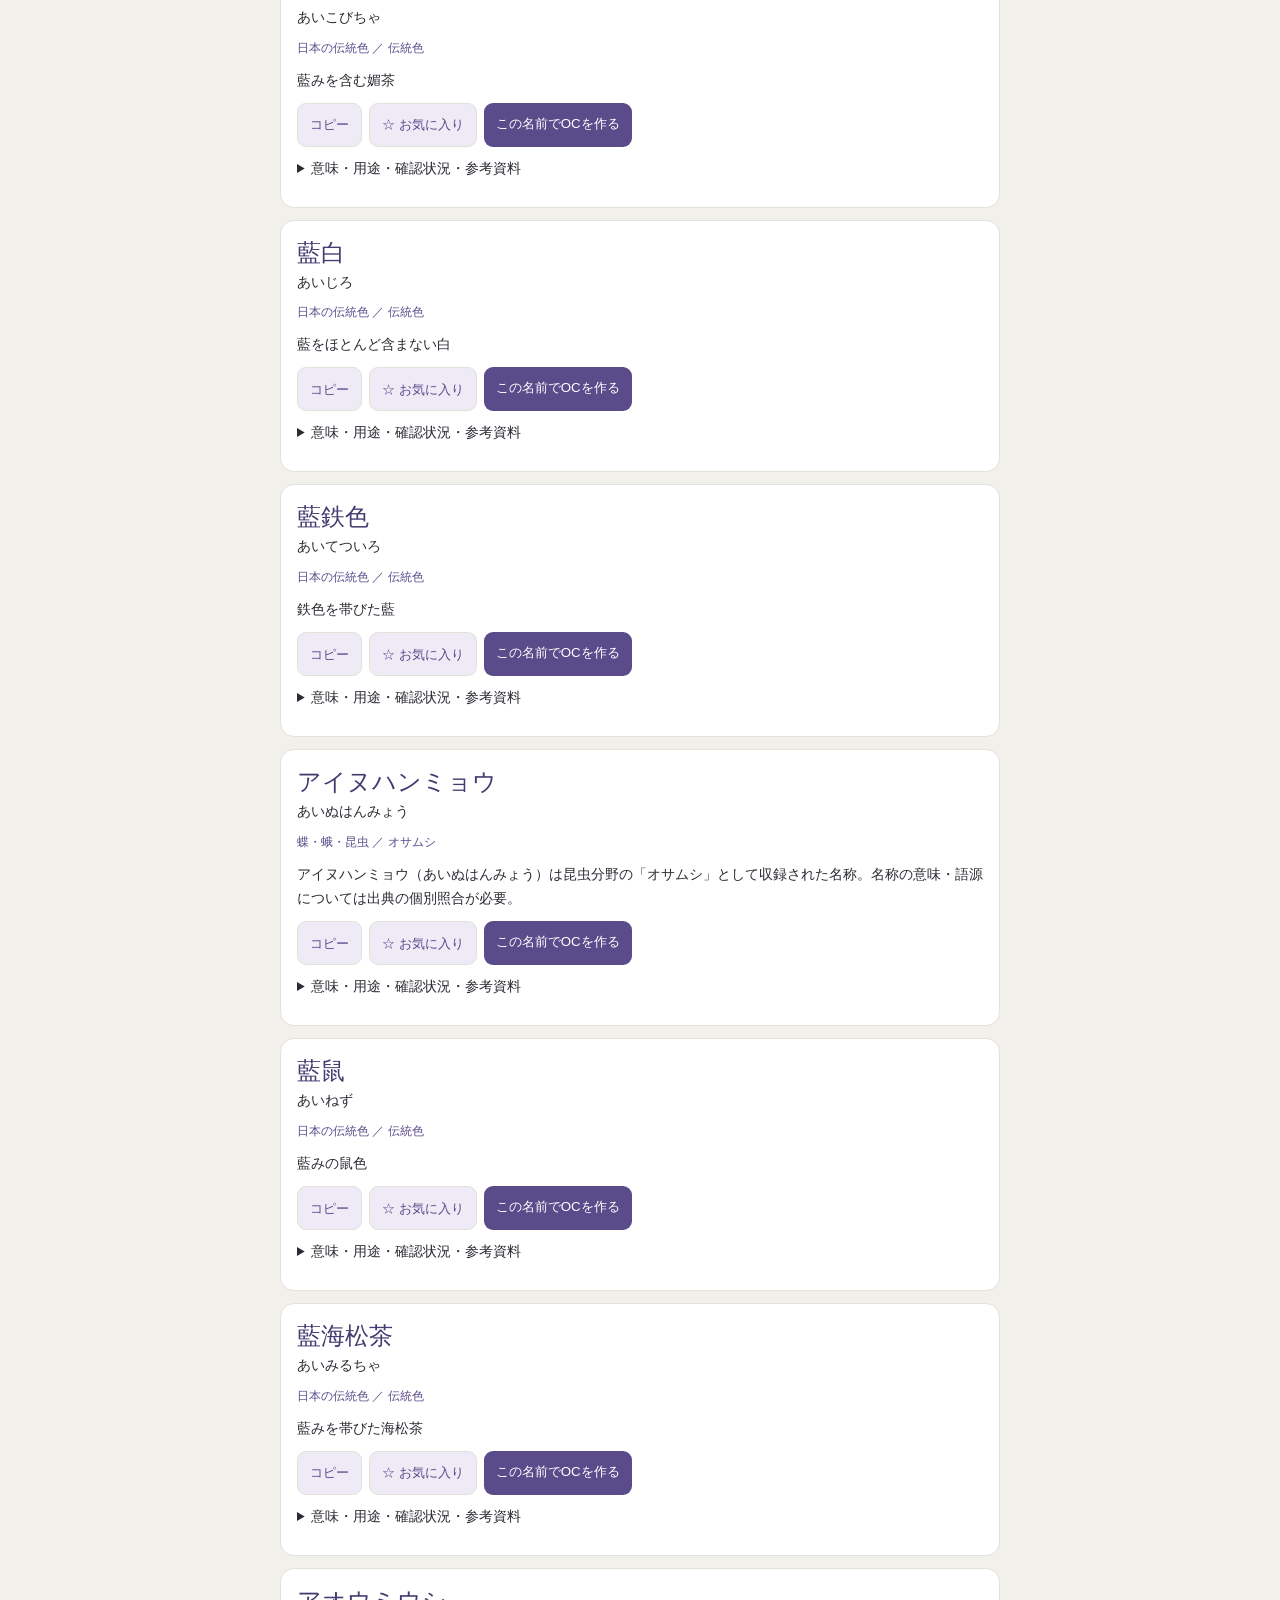
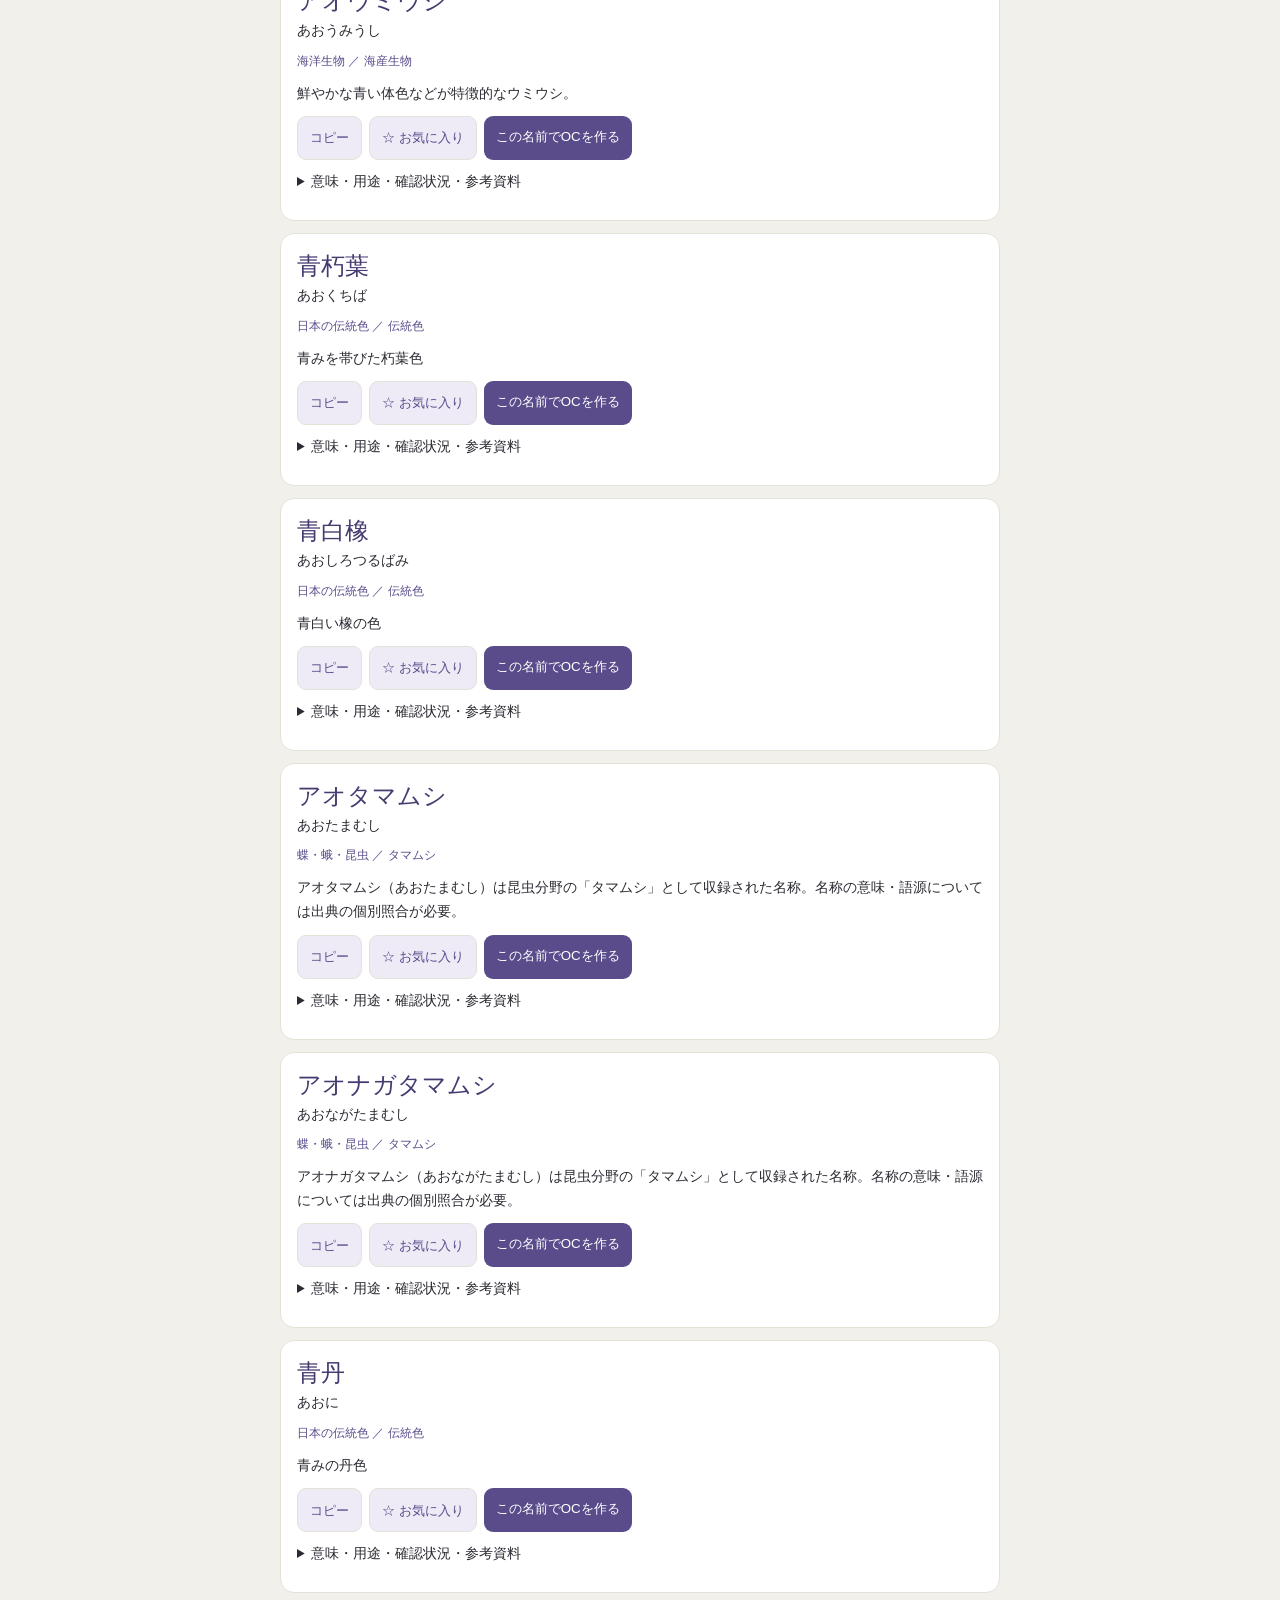
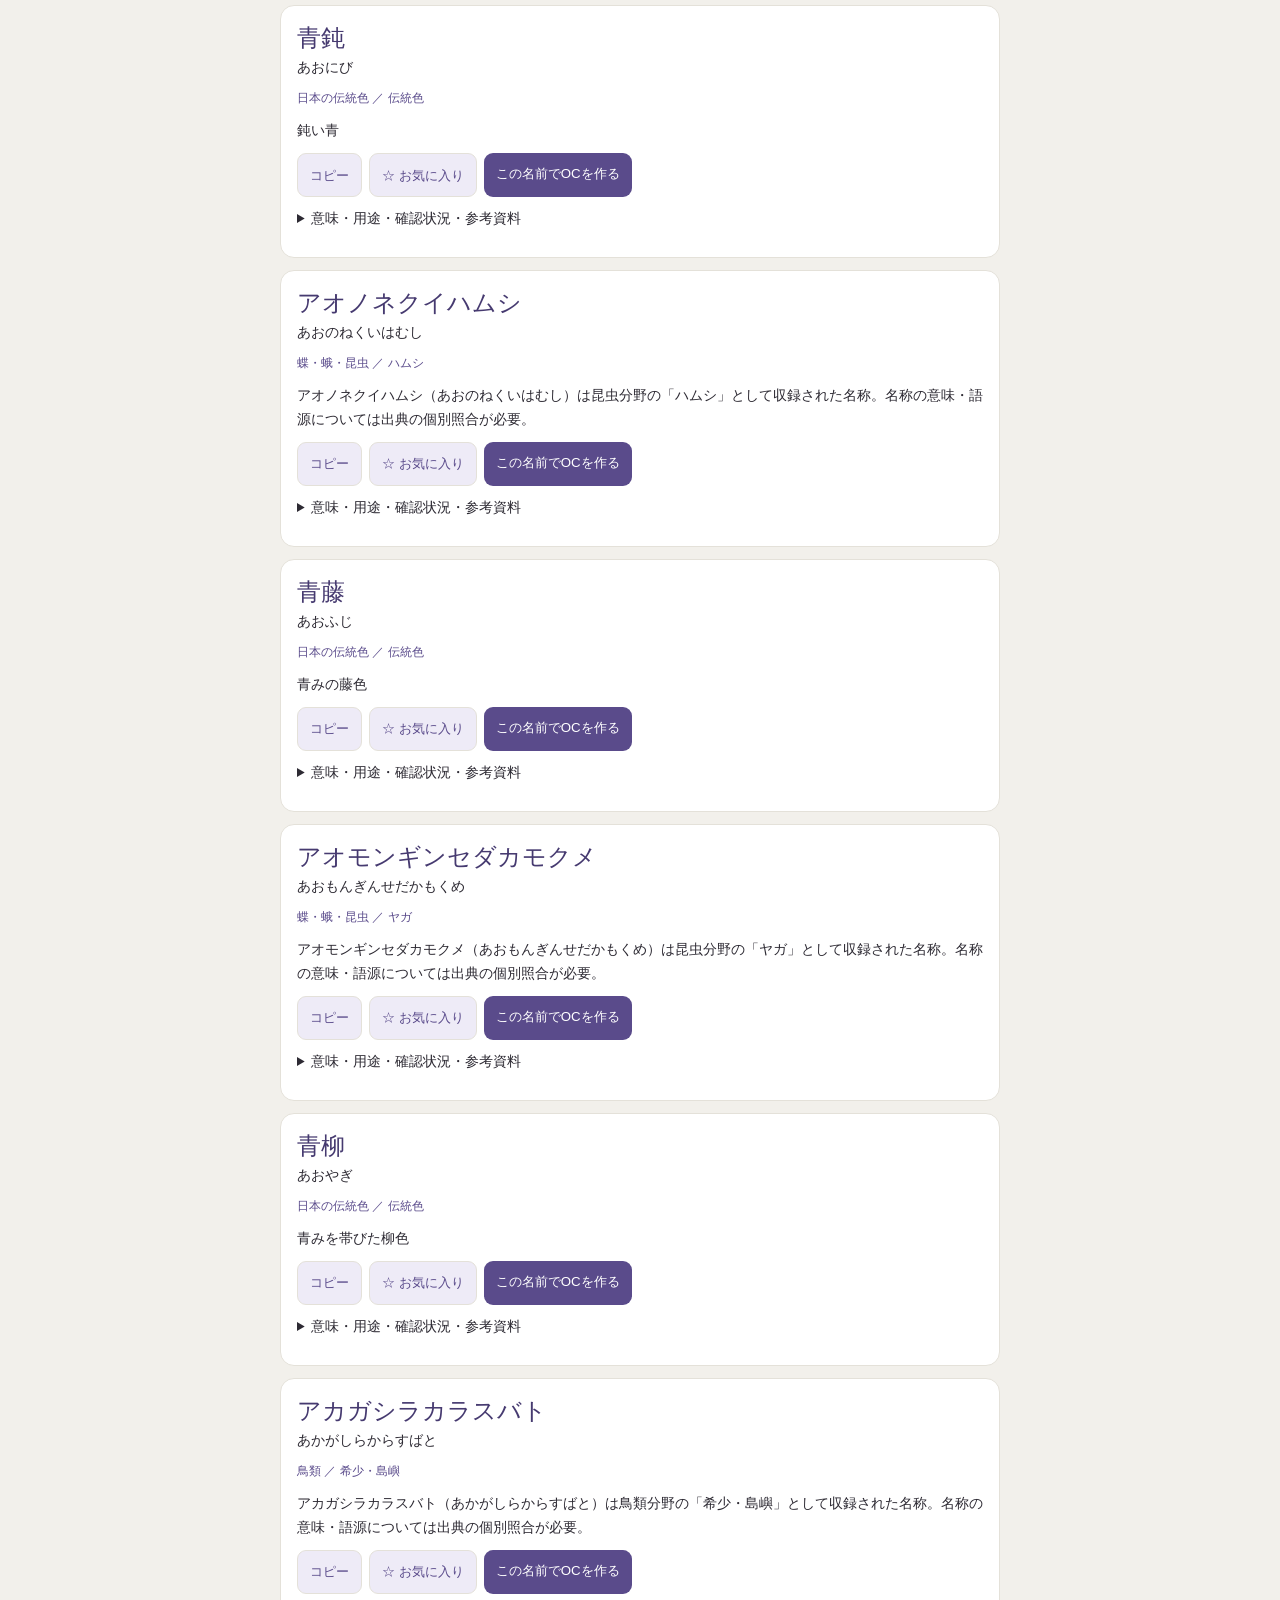
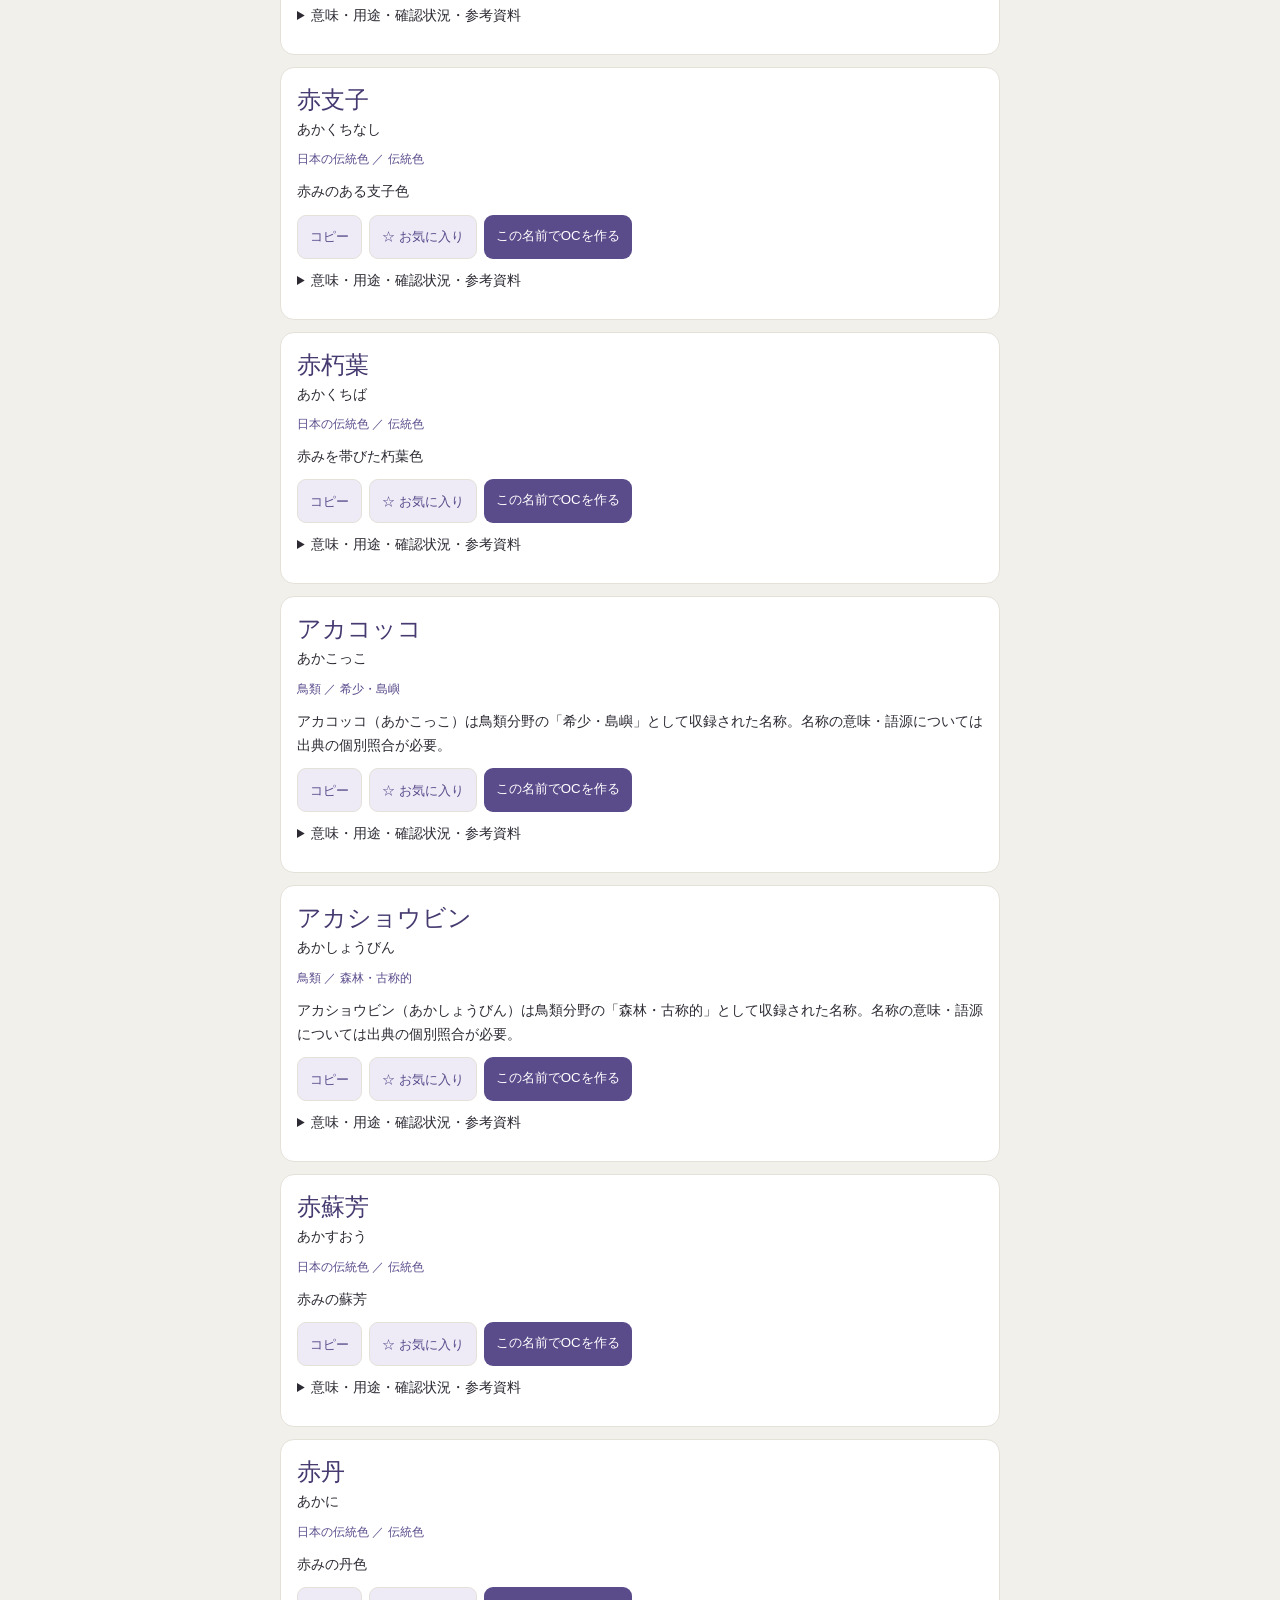
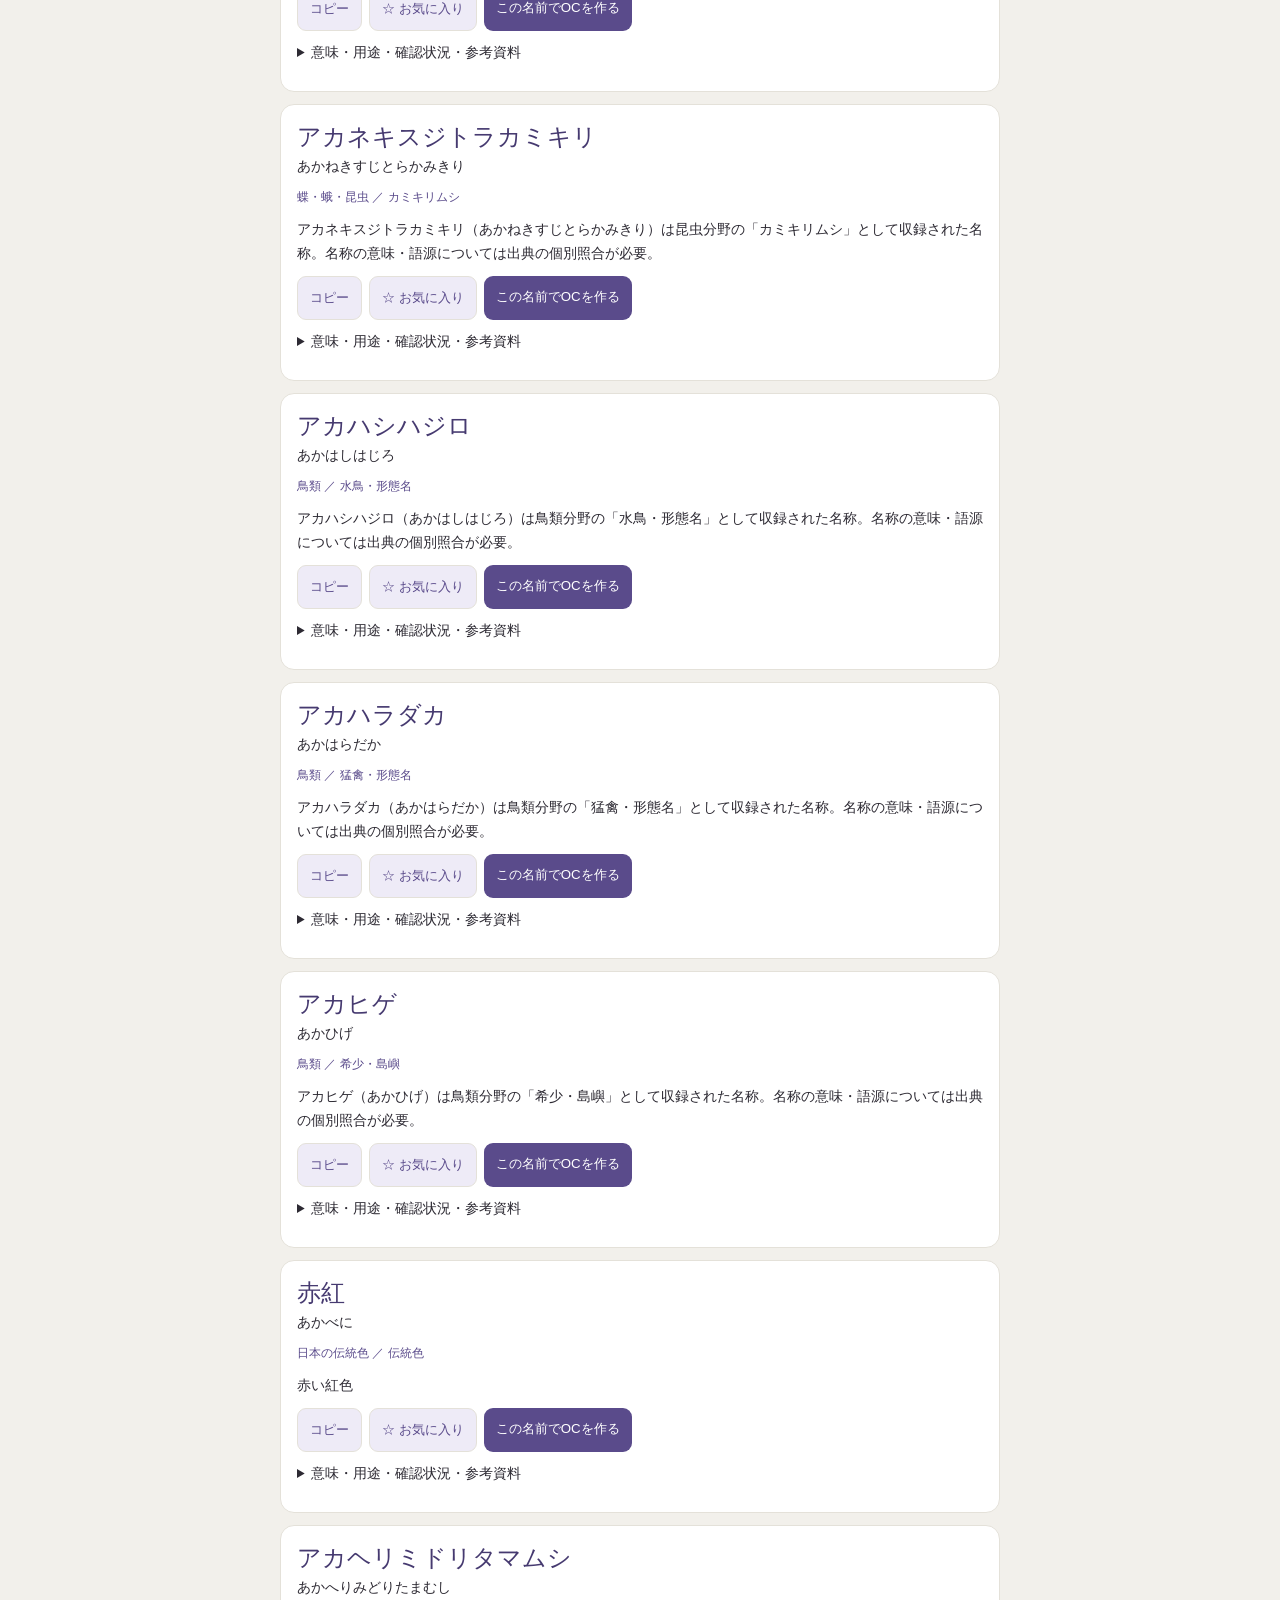
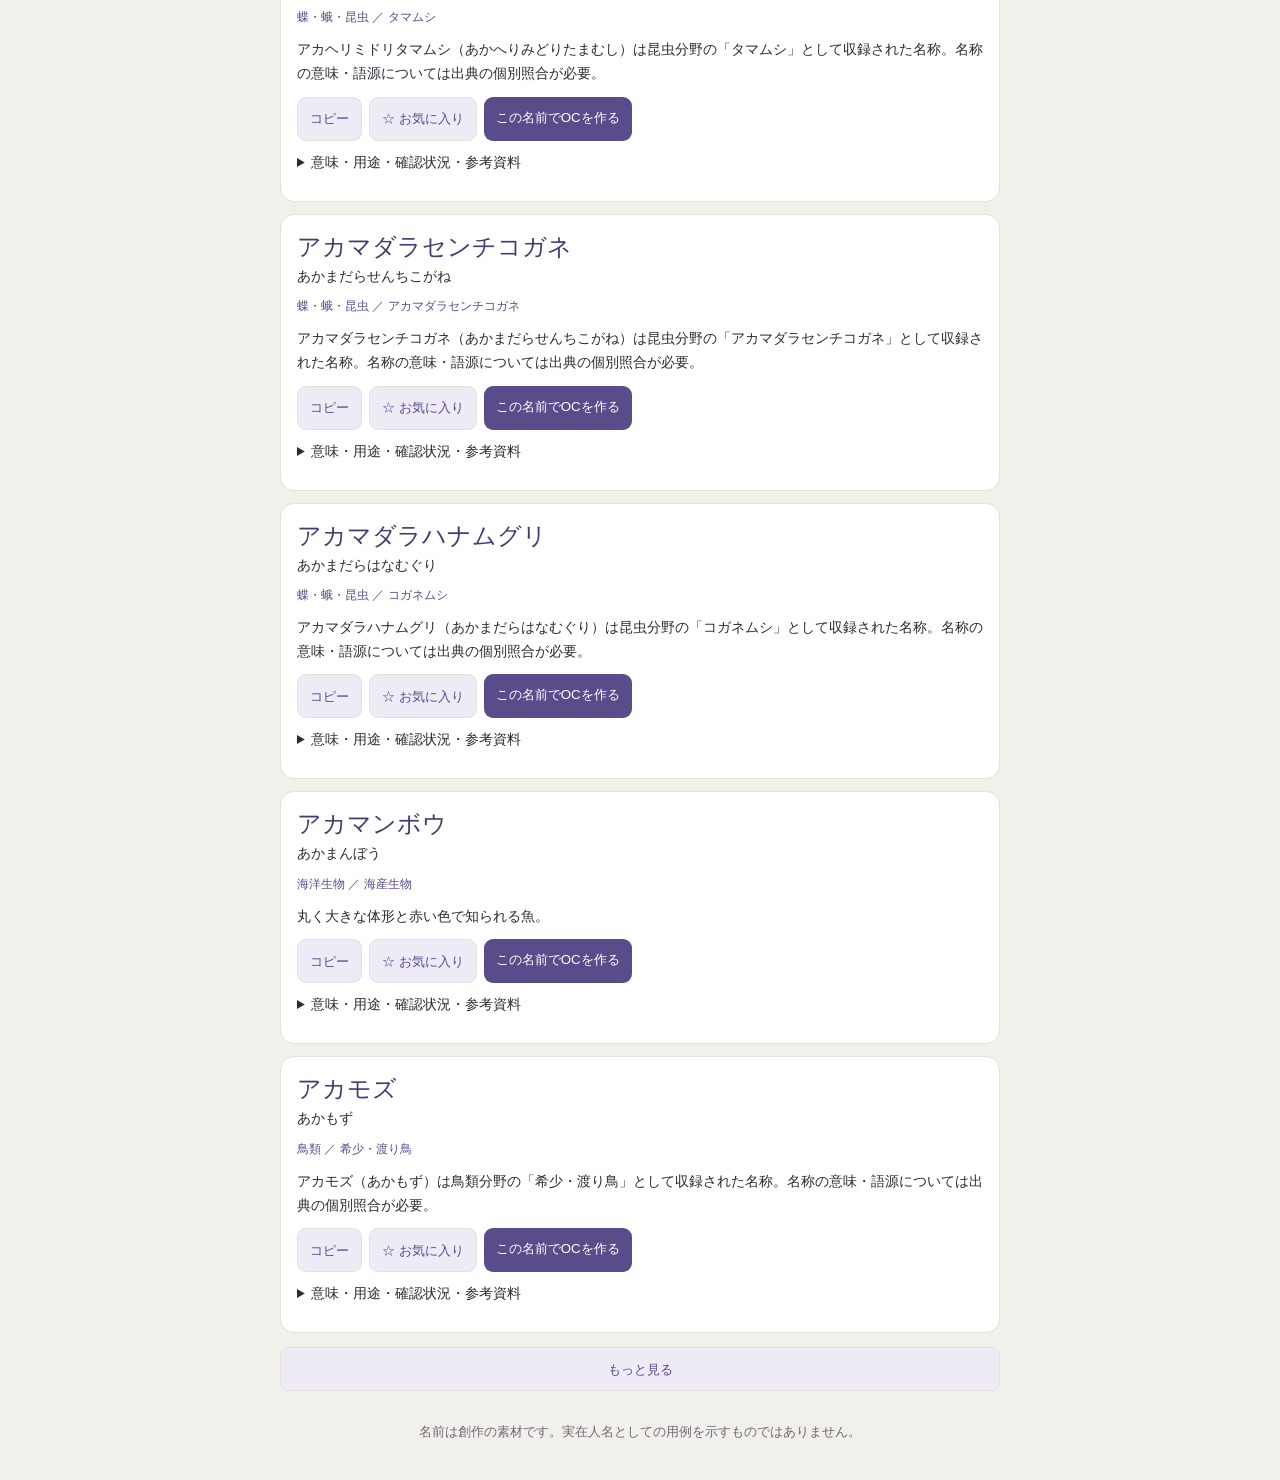
==== commit 488516fd: "v2.0.2: 名前辞典ページにも共通ナビゲーション（現在の作品＋5タブ）を表示 - ナビのマークアップを js/studio/nav.js に一本化し、両ページで再利用 - 名前辞典から図鑑・身長比" ====
--- a/dictionary.html
+++ b/dictionary.html
@@ -7,12 +7,15 @@
 <link rel="icon" href="./icons/favicon-32.png" sizes="32x32">
 <link rel="apple-touch-icon" href="./icons/apple-touch-icon.png">
 <link rel="stylesheet" href="./dictionary.css">
+<link rel="stylesheet" href="./css/studio.css">
 <script src="./js/dictionary-core.js" defer></script>
 <script src="./js/dictionary-page.js" defer></script>
 </head>
 <body><main class="wrap">
 <header><p class="eyebrow">創作OCメーカー v2.0</p><h1>名前辞典</h1><p>自然や古典のことばから、キャラクターの種を探す。</p></header>
-<nav class="site-nav" aria-label="画面切り替え"><a href="./index.html">ガチャ</a><a href="./dictionary.html" aria-current="page">名前辞典</a></nav>
+<div id="studioNav" data-page="dictionary"></div>
+<script src="./js/studio/nav.js"></script>
+<nav class="site-nav st-subnav" aria-label="画面切り替え"><a href="./index.html">ガチャ</a><a href="./dictionary.html" aria-current="page">名前辞典</a></nav>
 <p id="loadStatus" role="status">辞典を読み込んでいます…</p>
 <div id="loadError" role="alert" hidden><p>名前辞典を読み込めませんでした。接続を確認して再読み込みしてください。</p><button id="retry" type="button">再読み込み</button></div>
 <p id="storageWarning" role="status" hidden></p>
@@ -38,4 +41,9 @@
 <p id="actionStatus" role="status" aria-live="polite"></p>
 <section id="copyFallback" class="panel" hidden><label for="copyText">自動コピーできませんでした。選択してコピーしてください。</label><textarea id="copyText" readonly></textarea><button id="closeCopy" type="button">閉じる</button></section>
 <footer>名前は創作の素材です。実在人名としての用例を示すものではありません。</footer>
-</main></body></html>
+</main>
+<script src="./js/studio/core.js"></script>
+<script src="./js/studio/db.js"></script>
+<script src="./js/studio/app.js"></script>
+<script src="./js/studio/boot.js"></script>
+</body></html>
--- a/css/studio.css
+++ b/css/studio.css
@@ -0,0 +1,204 @@
+/* 創作OCメーカー v2.0 — 図鑑・身長比較・相関図・世界観の共通スタイル（既存の配色変数を使う） */
+/* ---------- 現在の作品 ---------- */
+.st-project{background:var(--card);border:1px solid var(--line);border-radius:var(--radius);padding:10px 12px 12px;margin:0 0 16px;box-shadow:0 2px 8px rgba(45,42,51,.05)}
+.st-project-head{display:flex;align-items:center;justify-content:space-between;gap:8px;margin:0 2px 6px}
+.st-project-head label{font-size:.7rem;color:var(--sub);font-weight:700;letter-spacing:.14em}
+.st-project-row{display:flex;align-items:center;gap:8px}
+.st-project .st-project-row select{flex:1;width:auto;margin:0;min-width:0;font-family:var(--serif);font-weight:600;font-size:1.06rem;letter-spacing:.04em;color:var(--accent-deep);background:#FAF9F6;min-height:48px;padding:9px 10px;text-overflow:ellipsis}
+.st-gear{flex:none;width:48px;height:48px;border-radius:12px;border:1.5px solid var(--line);background:#FAF9F6;color:var(--accent);display:inline-flex;align-items:center;justify-content:center;cursor:pointer;padding:0}
+.st-gear:active{background:var(--accent-soft)}
+.st-status{font-size:.68rem;color:var(--sub);white-space:nowrap}
+.st-status::before{content:"";display:inline-block;width:6px;height:6px;border-radius:50%;background:#5E9B7B;margin-right:5px;vertical-align:.08em}
+.st-status.busy::before{background:#C9A227}.st-status.err{color:var(--wine);font-weight:700}.st-status.err::before{background:var(--wine)}
+#studioNotice{margin:0 0 10px;font-size:.8rem;line-height:1.8;background:rgba(170,140,90,.12);border-radius:6px;padding:10px}
+/* ---------- 主タブ（最上位の切り替え）。追従時は外側の影で下の内容を隠す ---------- */
+.st-tabs{position:sticky;top:6px;z-index:20;display:grid;grid-template-columns:repeat(5,minmax(0,1fr));gap:3px;padding:5px;margin:0 0 20px}
+.st-tabs::before{content:"";position:absolute;inset:-8px -6px -7px;background:var(--bg);z-index:-2}
+.st-tabs::after{content:"";position:absolute;inset:0;background:var(--card);border:1px solid var(--line);border-radius:14px;box-shadow:0 8px 14px -6px rgba(45,42,51,.18);z-index:-1}
+.st-tabs button{border:0;background:none;color:var(--sub);border-radius:10px;padding:0 2px;min-height:44px;font-size:.8rem;font-weight:700;font-family:var(--sans);cursor:pointer;letter-spacing:0;white-space:nowrap;line-height:1.2}
+.st-tabs button[aria-selected="true"]{background:var(--accent-deep);color:#fff;box-shadow:0 2px 6px rgba(70,58,112,.3)}
+@media (max-width:360px){.st-tabs button{font-size:.7rem}}
+@media (min-width:480px){.st-tabs button{font-size:.9rem;min-height:46px}}
+/* 「ガチャ／名前辞典」は作成タブの中の下位メニュー（両ページ共通）。主タブと区別するため下線型にする */
+.site-nav.st-subnav{gap:20px;margin:0 2px 18px;border-bottom:1px solid var(--line)}
+.site-nav.st-subnav a{flex:none;border:0;border-radius:0;background:none;color:var(--sub);font-size:.84rem;padding:12px 2px 10px;border-bottom:2px solid transparent;margin-bottom:-1px}
+.site-nav.st-subnav a[aria-current]{background:none;color:var(--accent-deep);font-weight:700;border-bottom-color:var(--accent)}
+.tab-panel[hidden]{display:none}
+.tab-panel select,.st-sheet select,.st-project select{font-family:var(--sans);font-size:16px;color:var(--ink);background:var(--card);border:1.5px solid var(--line);border-radius:10px;padding:9px 8px;min-height:44px;max-width:100%}
+.st-input,.st-field input,.st-field textarea,.st-sec-body>textarea,.zk-var-row input,.zk-custom input,.zk-custom textarea,.hc-cm input{
+  width:100%;font-family:var(--sans);font-size:16px;color:var(--ink);background:var(--card);border:1.5px solid var(--line);border-radius:10px;padding:10px;line-height:1.6}
+.st-field textarea,.st-sec-body>textarea,.zk-custom textarea{resize:vertical;field-sizing:content;min-height:3.2em}
+.st-input:focus,.st-field input:focus,.st-field textarea:focus,.st-sec-body>textarea:focus,.tab-panel select:focus,.st-sheet select:focus,.st-project select:focus,.st-gear:focus-visible,.zk-var-row input:focus,.zk-custom input:focus,.zk-custom textarea:focus,.hc-cm input:focus{outline:2px solid var(--accent);outline-offset:1px;border-color:var(--accent)}
+.st-h{font-family:var(--serif);font-size:1.2rem;letter-spacing:.12em;color:var(--accent-deep);margin:8px 2px 2px}
+.st-h3{font-family:var(--serif);font-size:1rem;letter-spacing:.1em;color:var(--accent-deep);margin:20px 2px 8px}
+.st-lead{font-size:.8rem;color:var(--sub);margin:0 2px 12px}
+.st-note{font-size:.76rem;color:var(--sub);margin:6px 2px;line-height:1.7}
+.st-sub{font-size:.76rem;color:var(--accent);font-weight:700;letter-spacing:.08em;margin:12px 2px 6px}
+.st-msg{font-size:.9rem;margin:4px 2px 14px;line-height:1.8}
+.st-current{font-size:.86rem;margin:8px 2px 12px}
+.st-toolbar{display:flex;gap:8px;flex-wrap:wrap;margin:0 0 10px;align-items:center}
+.st-toolbar .st-input{flex:1 1 100%}
+.st-toolbar select{flex:1 1 0;min-width:0}
+.st-actions{display:flex;flex-wrap:wrap;gap:7px;align-items:center;margin:8px 0}
+.st-actions.end{justify-content:flex-end;margin-top:16px}
+.st-actions .btn-sm,.st-menu button,.zk-var .btn-sm,.hc-row .btn-sm,.rl-sel .btn-sm{min-height:40px}
+a.btn-sm{text-decoration:none;display:inline-flex;align-items:center}
+.st-count{font-size:.74rem;color:var(--sub);margin-left:auto}
+.st-menu{display:grid;gap:8px}
+.st-menu button{text-align:left;border:1.5px solid var(--line);background:#FAF9F6;color:var(--ink);border-radius:12px;padding:12px 14px;font-size:.9rem;font-weight:600;font-family:var(--sans);cursor:pointer}
+.st-menu button.danger{color:var(--wine);border-color:#D8B9BF;background:#FDF7F8}
+.st-field{display:block;grid-column:1/-1;min-width:0}
+.st-field.half{grid-column:auto}
+.st-field>span{display:block;font-size:.74rem;color:var(--sub);margin:0 2px 4px}
+.st-hint{display:block;font-size:.7rem;color:var(--wine);min-height:1em}
+.st-sec .st-sec-body{padding:2px 14px 16px;display:grid;grid-template-columns:1fr 1fr;gap:10px}
+.st-sec .st-sec-body>*{grid-column:1/-1;min-width:0}
+.st-sec .st-sec-body>.st-field.half{grid-column:auto}
+.st-sec .st-sec-body>.st-note,.st-sec .st-sec-body>.st-sub{margin-top:0;margin-bottom:0}
+.chip-box.st-chips{padding:0}
+.st-chips .chip{min-height:40px}
+.st-check{display:inline-flex;align-items:center;gap:5px;font-size:.84rem;min-height:40px}
+.st-check input{width:20px;height:20px;accent-color:var(--accent)}
+.st-seg{display:inline-flex;border:1.5px solid var(--accent);border-radius:999px;overflow:hidden}
+.st-seg button{border:0;background:var(--card);color:var(--accent);font-family:var(--sans);font-weight:700;font-size:.8rem;padding:0 14px;min-height:40px;cursor:pointer}
+.st-seg button[aria-pressed="true"]{background:var(--accent);color:#fff}
+.st-origin{font-size:.78rem;color:var(--sub)}
+.st-origin summary{cursor:pointer;padding:8px 0}
+.st-origin pre{white-space:pre-wrap;word-break:break-word;font-family:var(--sans);background:#F8F7F3;border:1px solid var(--line);border-radius:8px;padding:10px;margin:0;line-height:1.65}
+.st-file{position:relative;overflow:hidden;display:inline-flex;align-items:center;cursor:pointer}
+.st-file input{position:absolute;inset:0;opacity:0;cursor:pointer;font-size:0}
+.st-file:focus-within{outline:2px solid var(--accent);outline-offset:3px}
+
+/* ---------- シート（モーダル） ---------- */
+body.st-lock{overflow:hidden}
+.st-sheet{position:fixed;inset:0;z-index:40;background:rgba(45,42,51,.5);display:flex;align-items:flex-end;justify-content:center}
+.st-sheet-box{background:var(--bg);width:100%;max-width:560px;max-height:92vh;max-height:92dvh;border-radius:18px 18px 0 0;display:flex;flex-direction:column;box-shadow:0 -6px 30px rgba(45,42,51,.25)}
+.st-sheet.full .st-sheet-box{max-width:720px;height:96vh;height:96dvh;max-height:none}
+.st-sheet-head{display:flex;align-items:center;gap:10px;padding:14px 12px 10px 18px;border-bottom:1px solid var(--line)}
+.st-sheet-head h3{flex:1;margin:0;font-family:var(--serif);font-size:1.08rem;letter-spacing:.08em;color:var(--accent-deep);overflow:hidden;text-overflow:ellipsis;white-space:nowrap}
+.st-x{border:0;background:none;font-size:1.5rem;line-height:1;color:var(--sub);width:44px;height:44px;border-radius:50%;cursor:pointer}
+.st-sheet-body{padding:12px 16px calc(20px + env(safe-area-inset-bottom));overflow-y:auto;-webkit-overflow-scrolling:touch;overscroll-behavior:contain}
+@media (min-width:640px){.st-sheet{align-items:center;padding:20px}.st-sheet-box{border-radius:18px}.st-sheet.full .st-sheet-box{height:92vh}}
+.st-picklist{max-height:46vh;overflow-y:auto;margin:10px 0;border:1px solid var(--line);border-radius:12px;background:var(--card)}
+.st-pick{display:flex;align-items:center;gap:10px;padding:11px 12px;border-bottom:1px dashed var(--line);font-size:.92rem;min-height:46px;cursor:pointer}
+.st-pick:last-child{border-bottom:0}
+.st-pick input{width:22px;height:22px;accent-color:var(--accent);flex:none}
+.st-pick span{flex:1;min-width:0;overflow:hidden;text-overflow:ellipsis;white-space:nowrap}
+.st-pick small{color:var(--sub);font-size:.74rem;white-space:nowrap}
+.st-png{background:repeating-conic-gradient(#eee 0 25%,#fff 0 50%) 0 0/16px 16px;border:1px solid var(--line);border-radius:10px;overflow:auto;max-height:56vh;text-align:center}
+.st-png img{max-width:100%;height:auto;display:block;margin:0 auto;-webkit-touch-callout:default}
+
+/* ---------- キャラ図鑑 ---------- */
+.zk-grid{display:grid;grid-template-columns:repeat(2,minmax(0,1fr));gap:10px;margin-top:6px}
+@media (min-width:560px){.zk-grid{grid-template-columns:repeat(3,minmax(0,1fr))}}
+.zk-grid>.empty-msg{grid-column:1/-1}
+.zk-card{position:relative;display:flex;flex-direction:column;align-items:stretch;text-align:left;gap:2px;background:var(--card);border:1px solid var(--line);border-radius:var(--radius);padding:10px;font-family:var(--sans);color:var(--ink);cursor:pointer;box-shadow:0 2px 8px rgba(45,42,51,.05);min-width:0}
+.zk-thumb{display:flex;align-items:center;justify-content:center;aspect-ratio:1/1;background:var(--accent-soft);border-radius:10px;overflow:hidden;margin-bottom:6px}
+.zk-thumb svg{width:56%;height:56%;fill:#C9C2E2}
+.zk-thumb img{width:100%;height:100%;object-fit:cover;object-position:50% 12%;display:block}
+.zk-thumb.big{width:84px;flex:none;margin:0;align-self:flex-start}
+.zk-name{font-family:var(--serif);font-weight:600;font-size:1rem;letter-spacing:.04em;overflow:hidden;text-overflow:ellipsis;white-space:nowrap}
+.zk-read{font-size:.7rem;color:var(--sub);overflow:hidden;text-overflow:ellipsis;white-space:nowrap}
+.zk-meta{font-size:.72rem;color:var(--sub);overflow:hidden;text-overflow:ellipsis;white-space:nowrap}
+.zk-badge{display:inline-block;font-size:.66rem;color:var(--accent);border:1px solid var(--accent);border-radius:999px;padding:1px 8px;white-space:nowrap}
+.zk-badge.on{background:var(--accent);color:#fff;align-self:center}
+.zk-card .zk-badge{position:absolute;top:16px;right:16px;background:rgba(255,255,255,.92)}
+.zk-acts{margin-top:0}
+.zk-var{display:flex;gap:12px;padding:10px 0;border-top:1px dashed var(--line)}
+.zk-var:first-child{border-top:0;padding-top:0}
+.zk-var-main{flex:1;min-width:0}
+.zk-var-row{display:flex;gap:8px}
+.zk-var-row input{flex:1;min-width:0}
+.zk-var-row select{flex:none}
+.zk-custom{display:grid;grid-template-columns:minmax(0,2fr) minmax(0,3fr) auto;gap:6px;margin-bottom:8px;align-items:start}
+@media (max-width:420px){.zk-custom{grid-template-columns:1fr auto}.zk-custom textarea{grid-column:1/-1;grid-row:2}}
+
+/* ---------- 頭頂部・足元 ---------- */
+.cal-wrap{display:flex;justify-content:center;background:#fff;border:1px solid var(--line);border-radius:12px;padding:20px 12px;margin:8px 0}
+.cal-stage{position:relative;display:inline-block;line-height:0;touch-action:none;user-select:none;-webkit-user-select:none}
+.cal-stage img{max-width:100%;max-height:50vh;display:block;pointer-events:none;-webkit-user-drag:none}
+.cal-line{position:absolute;left:-12px;right:-12px;height:0;border-top:2px solid var(--wine);touch-action:none;cursor:ns-resize}
+.cal-line::before{content:"";position:absolute;left:0;right:0;top:-19px;height:36px}
+.cal-line span{position:absolute;right:0;top:-12px;transform:translateY(-100%);background:var(--wine);color:#fff;font-size:.68rem;line-height:1.5;padding:1px 8px;border-radius:999px;white-space:nowrap;font-weight:700}
+.cal-line.foot{border-top-color:var(--blue)}
+.cal-line.foot span{background:var(--blue);top:12px;transform:none;right:auto;left:0}
+.cal-line.drag{border-top-width:3px}
+.cal-line:focus-visible{outline:2px solid var(--accent);outline-offset:6px}
+.cal-c1{color:var(--wine)}.cal-c2{color:var(--blue)}
+.cal-nudge{display:flex;flex-wrap:wrap;align-items:center;gap:6px;justify-content:center;font-size:.78rem;color:var(--sub)}
+.cal-nudge .btn-sm{min-width:44px;min-height:40px}
+
+/* ---------- 身長比較 ---------- */
+.hc-opts{gap:14px}
+.hc-bg{display:flex;align-items:center;gap:6px;flex-wrap:wrap}
+.hc-bg-label{font-size:.78rem;color:var(--sub)}
+.hc-sw{width:32px;height:32px;border-radius:50%;border:2px solid var(--line);cursor:pointer;padding:0}
+.hc-sw.on{box-shadow:0 0 0 2px var(--bg),0 0 0 4px var(--accent)}
+.hc-bg input[type=color]{width:40px;height:34px;padding:0;border:1.5px solid var(--line);border-radius:8px;background:var(--card)}
+.hc-scroll{overflow-x:auto;border:1px solid var(--line);border-radius:var(--radius);background:var(--card);-webkit-overflow-scrolling:touch}
+.hc-scroll canvas{display:block}
+.hc-list{margin-top:10px}
+.hc-row{display:flex;flex-wrap:wrap;align-items:center;gap:6px;background:var(--card);border:1px solid var(--line);border-radius:12px;padding:8px 10px;margin-bottom:8px}
+.hc-move{display:flex;gap:4px}
+.hc-move .btn-sm,.hc-row .btn-danger{min-width:40px;padding-left:0;padding-right:0;text-align:center}
+.hc-name{flex:1 1 90px;min-width:0;border:0;background:none;text-align:left;font-family:var(--serif);font-weight:600;font-size:.98rem;color:var(--ink);overflow:hidden;text-overflow:ellipsis;white-space:nowrap;cursor:pointer;min-height:40px;padding:0 2px}
+.hc-cm{display:flex;align-items:center;gap:4px;font-size:.78rem;color:var(--sub)}
+.hc-cm input{width:76px;text-align:right;padding:8px}
+.hc-row select{min-height:40px;padding:6px;max-width:130px}
+
+/* ---------- 相関図 ---------- */
+.rl-guide{position:absolute;left:8px;right:8px;top:8px;margin:0;font-size:.72rem;color:var(--accent-deep);background:rgba(238,235,247,.93);border-radius:8px;padding:6px 10px;line-height:1.5;pointer-events:none}
+.rl-stage{position:relative;border:1px solid var(--line);border-radius:var(--radius);overflow:hidden;background:var(--card)}
+.rl-stage canvas{display:block;touch-action:none;cursor:grab;user-select:none;-webkit-user-select:none}
+.rl-zoom{position:absolute;right:8px;bottom:8px;display:flex;gap:5px}
+.rl-zoom button{min-width:42px;height:42px;border-radius:21px;border:1.5px solid var(--line);background:rgba(255,255,255,.94);color:var(--accent-deep);font-weight:700;font-size:.82rem;font-family:var(--sans);cursor:pointer;padding:0 10px}
+.rl-sel{display:flex;flex-wrap:wrap;gap:7px;align-items:center;margin:8px 0;min-height:0}
+.rl-sel-name{font-family:var(--serif);font-weight:600;margin-right:4px}
+.rl-edge{display:flex;align-items:center;gap:8px;width:100%;text-align:left;background:var(--card);border:1px solid var(--line);border-radius:12px;padding:10px 12px;margin-bottom:7px;font-family:var(--sans);font-size:.86rem;color:var(--ink);cursor:pointer;min-height:46px}
+.rl-dot{width:12px;height:12px;border-radius:50%;flex:none}
+.rl-who{flex:1;min-width:0;overflow:hidden;text-overflow:ellipsis;white-space:nowrap}
+.rl-lab{font-weight:700;font-size:.8rem;white-space:nowrap}
+.rl-pair{display:flex;gap:6px;align-items:center}
+.rl-pair select{flex:1;min-width:0}
+
+/* ---------- 世界観 ---------- */
+.wd-entry{border:1px solid var(--line);border-radius:12px;background:#FCFBF8;overflow:hidden}
+.wd-entry>summary{list-style:none;cursor:pointer;display:flex;align-items:center;gap:8px;padding:11px 12px;min-height:46px;font-size:.9rem}
+.wd-entry>summary::-webkit-details-marker{display:none}
+.wd-entry>summary::after{content:"▾";color:var(--sub);font-size:.78rem;margin-left:auto;transition:transform .15s}
+.wd-entry[open]>summary::after{transform:rotate(180deg)}
+.wd-sum{display:flex;align-items:center;gap:8px;min-width:0;flex-wrap:wrap}
+.wd-title{font-weight:600}
+.wd-when,.wd-read{font-size:.74rem;color:var(--sub)}
+.wd-mem{font-size:.68rem;color:var(--wine);border:1px solid var(--wine);border-radius:999px;padding:0 7px;white-space:nowrap}
+.wd-body{padding:2px 12px 12px;display:grid;grid-template-columns:1fr 1fr;gap:10px}
+.wd-body>*{grid-column:1/-1;min-width:0}
+.wd-body>.st-field.half{grid-column:auto}
+.wd-body>.st-sub{margin:2px}
+.wd-start{background:var(--card);border:1.5px dashed var(--accent);border-radius:var(--radius);padding:12px 14px;margin:10px 0}
+.wd-tpls{display:grid;grid-template-columns:repeat(2,minmax(0,1fr));gap:8px;margin-top:8px}
+.wd-tpl{text-align:left;border:1.5px solid var(--line);background:#FAF9F6;border-radius:12px;padding:10px 12px;font-family:var(--sans);color:var(--ink);cursor:pointer;min-height:64px}
+.wd-tpl strong{display:block;font-size:.92rem;color:var(--accent-deep)}
+.wd-tpl small{display:block;font-size:.7rem;color:var(--sub);line-height:1.5;margin-top:2px}
+#wdSearch{margin-bottom:10px}
+
+/* 作成以外のタブでは見出しを小さくして、作業領域を広く取る */
+body[data-tab]:not([data-tab="create"]) header{padding:14px 4px 8px}
+body[data-tab]:not([data-tab="create"]) header h1{font-size:1.15rem;margin:0}
+body[data-tab]:not([data-tab="create"]) header .sub,body[data-tab]:not([data-tab="create"]) header .desc,body[data-tab]:not([data-tab="create"]) header .rule{display:none}
+.hc-opts{row-gap:2px}
+
+/* ---------- 名前辞典ページ（共通ナビだけを載せるページ）向けの補い ----------
+   dictionary.css は button / select / label に全体指定を持つので、共通部品の見た目を index と揃える。 */
+.st-standalone{--radius:14px;--wine:#8E4257;--wine-soft:#F6ECEF;--blue:#5A6E8C}
+.st-standalone .st-project-head label{font-size:.7rem}
+.st-standalone .st-sheet select{margin:0}
+.st-standalone .st-sheet label{font-size:inherit}
+.st-standalone .btn-sm{font-family:var(--sans);font-size:.78rem;font-weight:600;letter-spacing:.04em;padding:7px 14px;border-radius:999px;border:1.5px solid var(--line);background:#FAF9F6;color:var(--ink)}
+.st-standalone .btn-sm.copy{border-color:var(--accent);color:var(--accent);background:var(--accent-soft)}
+.st-standalone .btn-sm.btn-danger{border-color:#D8B9BF;color:var(--wine);background:#FDF7F8}
+.st-standalone .st-x{border:0;background:none;padding:0}
+.st-standalone .st-tabs button[aria-selected="false"]{background:none}
+.st-toast{position:fixed;left:50%;bottom:calc(24px + env(safe-area-inset-bottom));transform:translate(-50%,20px);background:rgba(45,42,51,.94);color:#fff;font-size:.82rem;padding:10px 20px;border-radius:999px;opacity:0;pointer-events:none;transition:opacity .2s,transform .2s;z-index:50;max-width:calc(100vw - 32px);text-align:center}
+.st-toast.show{opacity:1;transform:translate(-50%,0)}
+.st-gear,.st-tabs button{-webkit-tap-highlight-color:transparent}
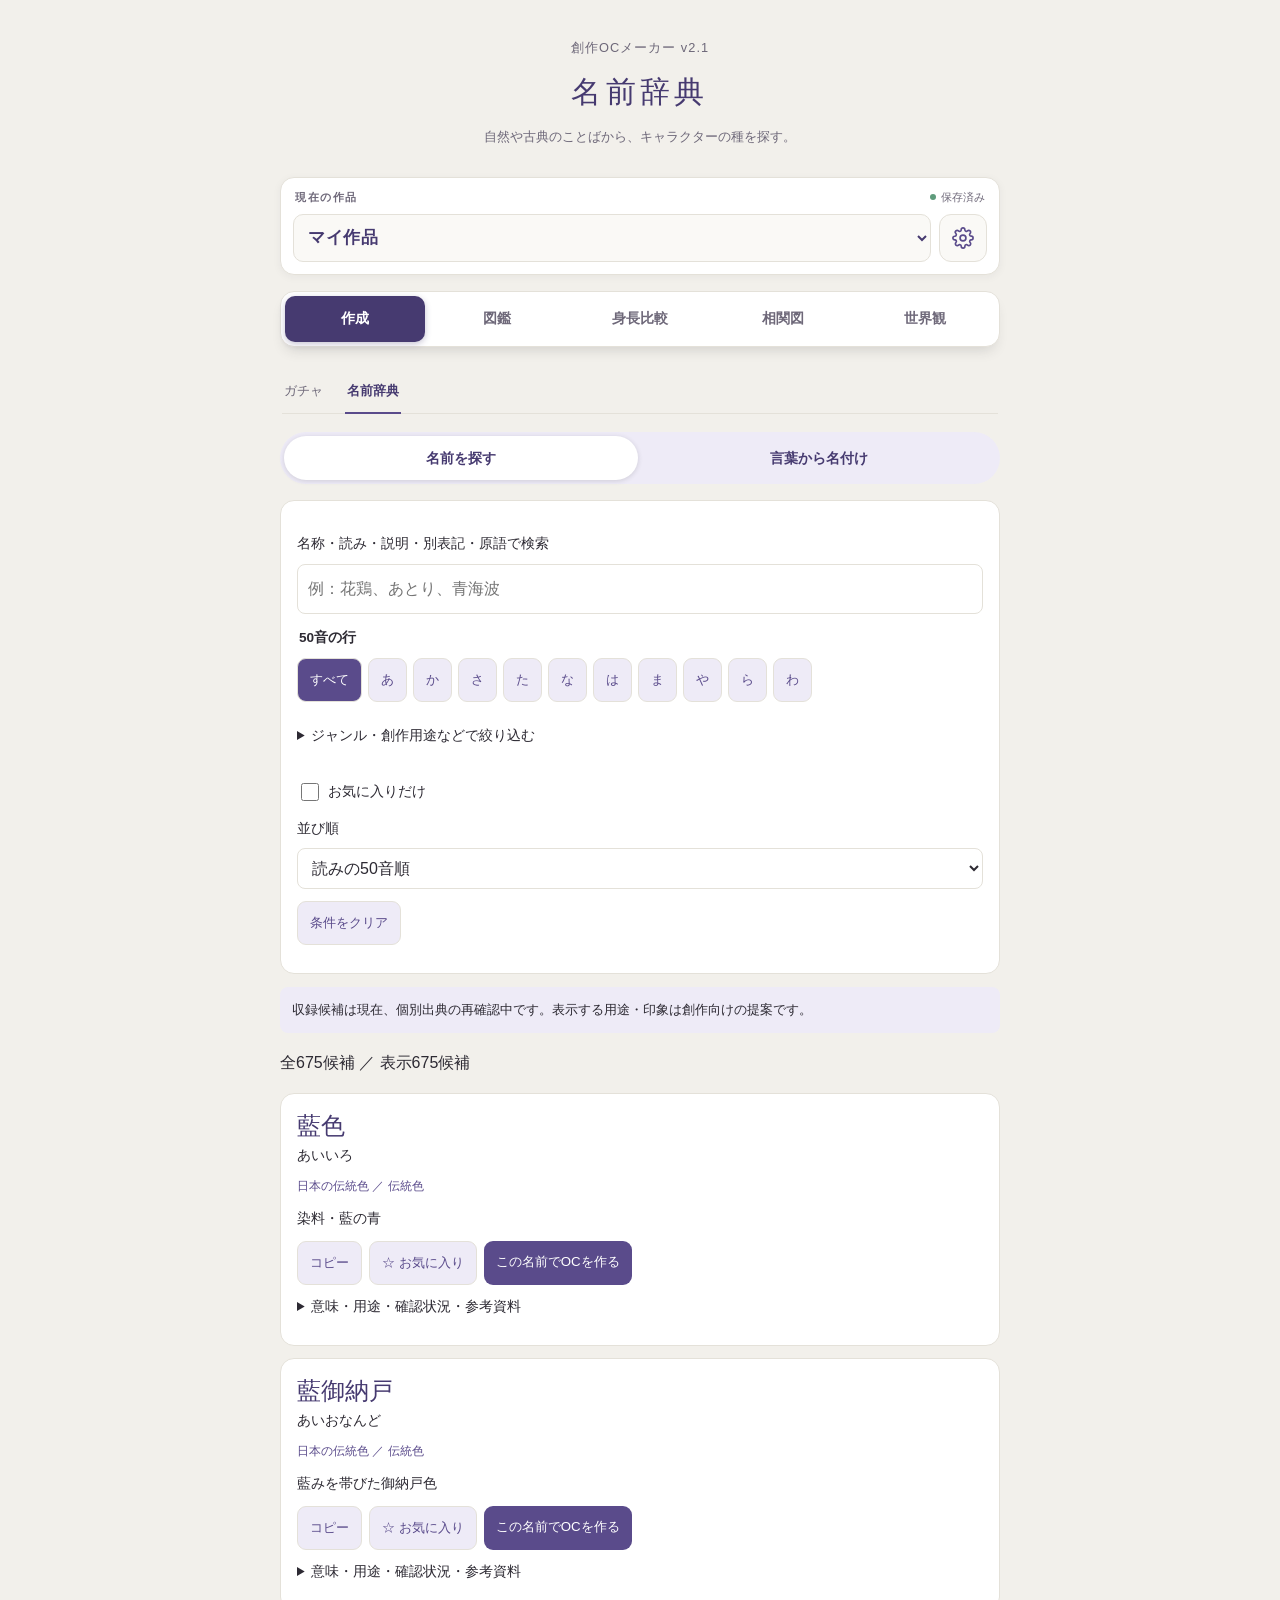
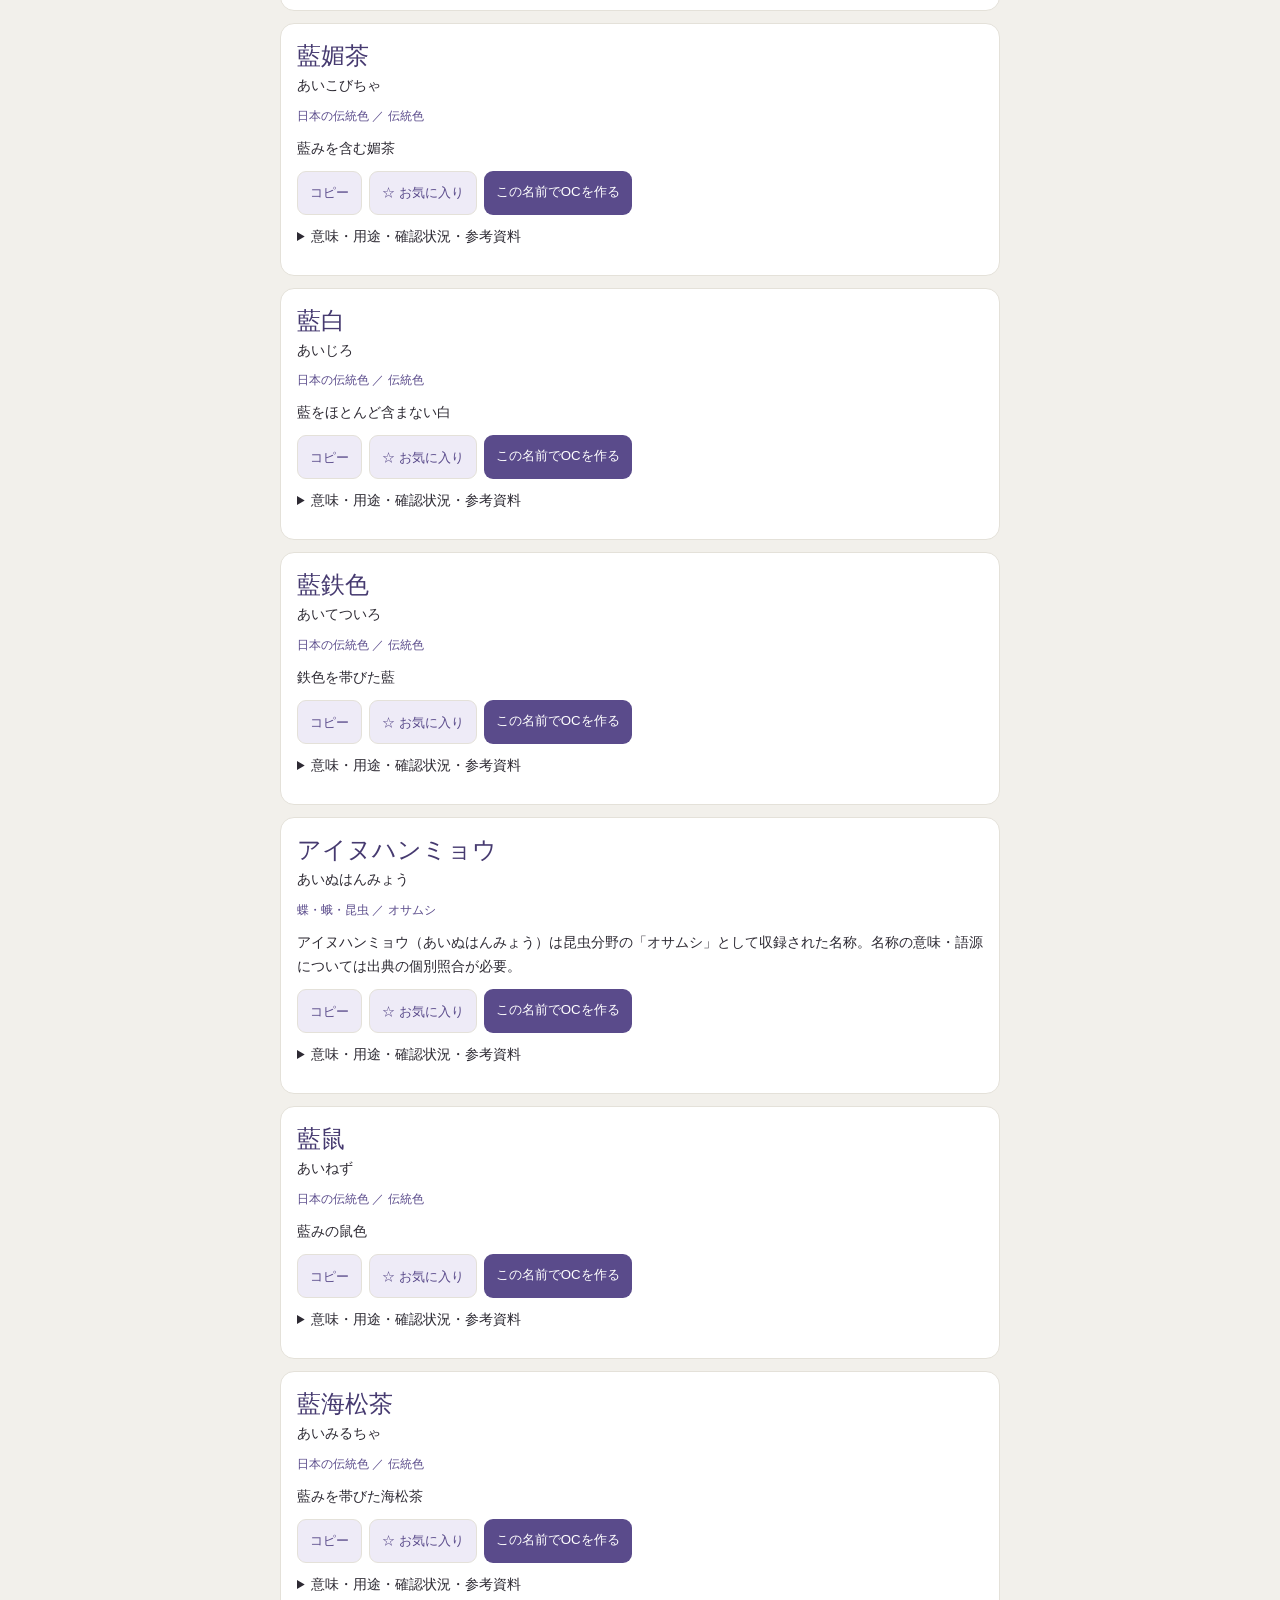
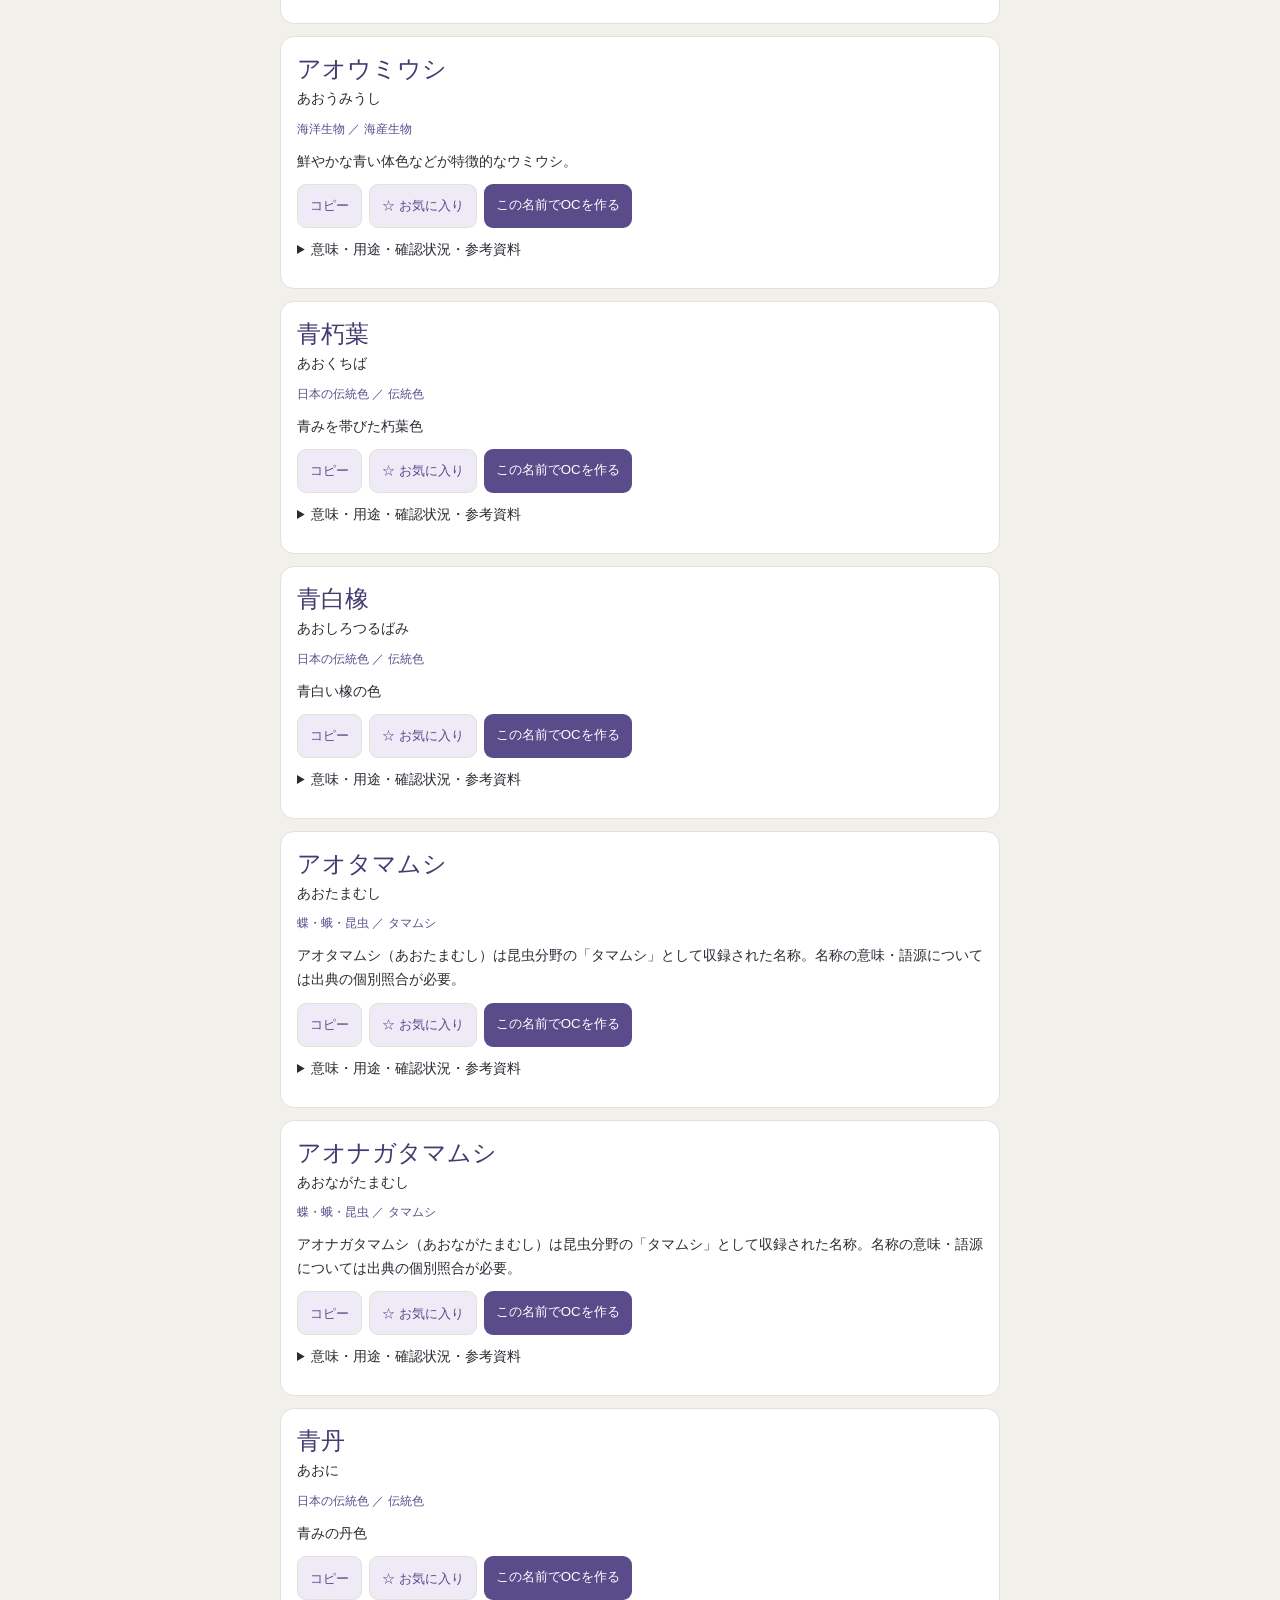
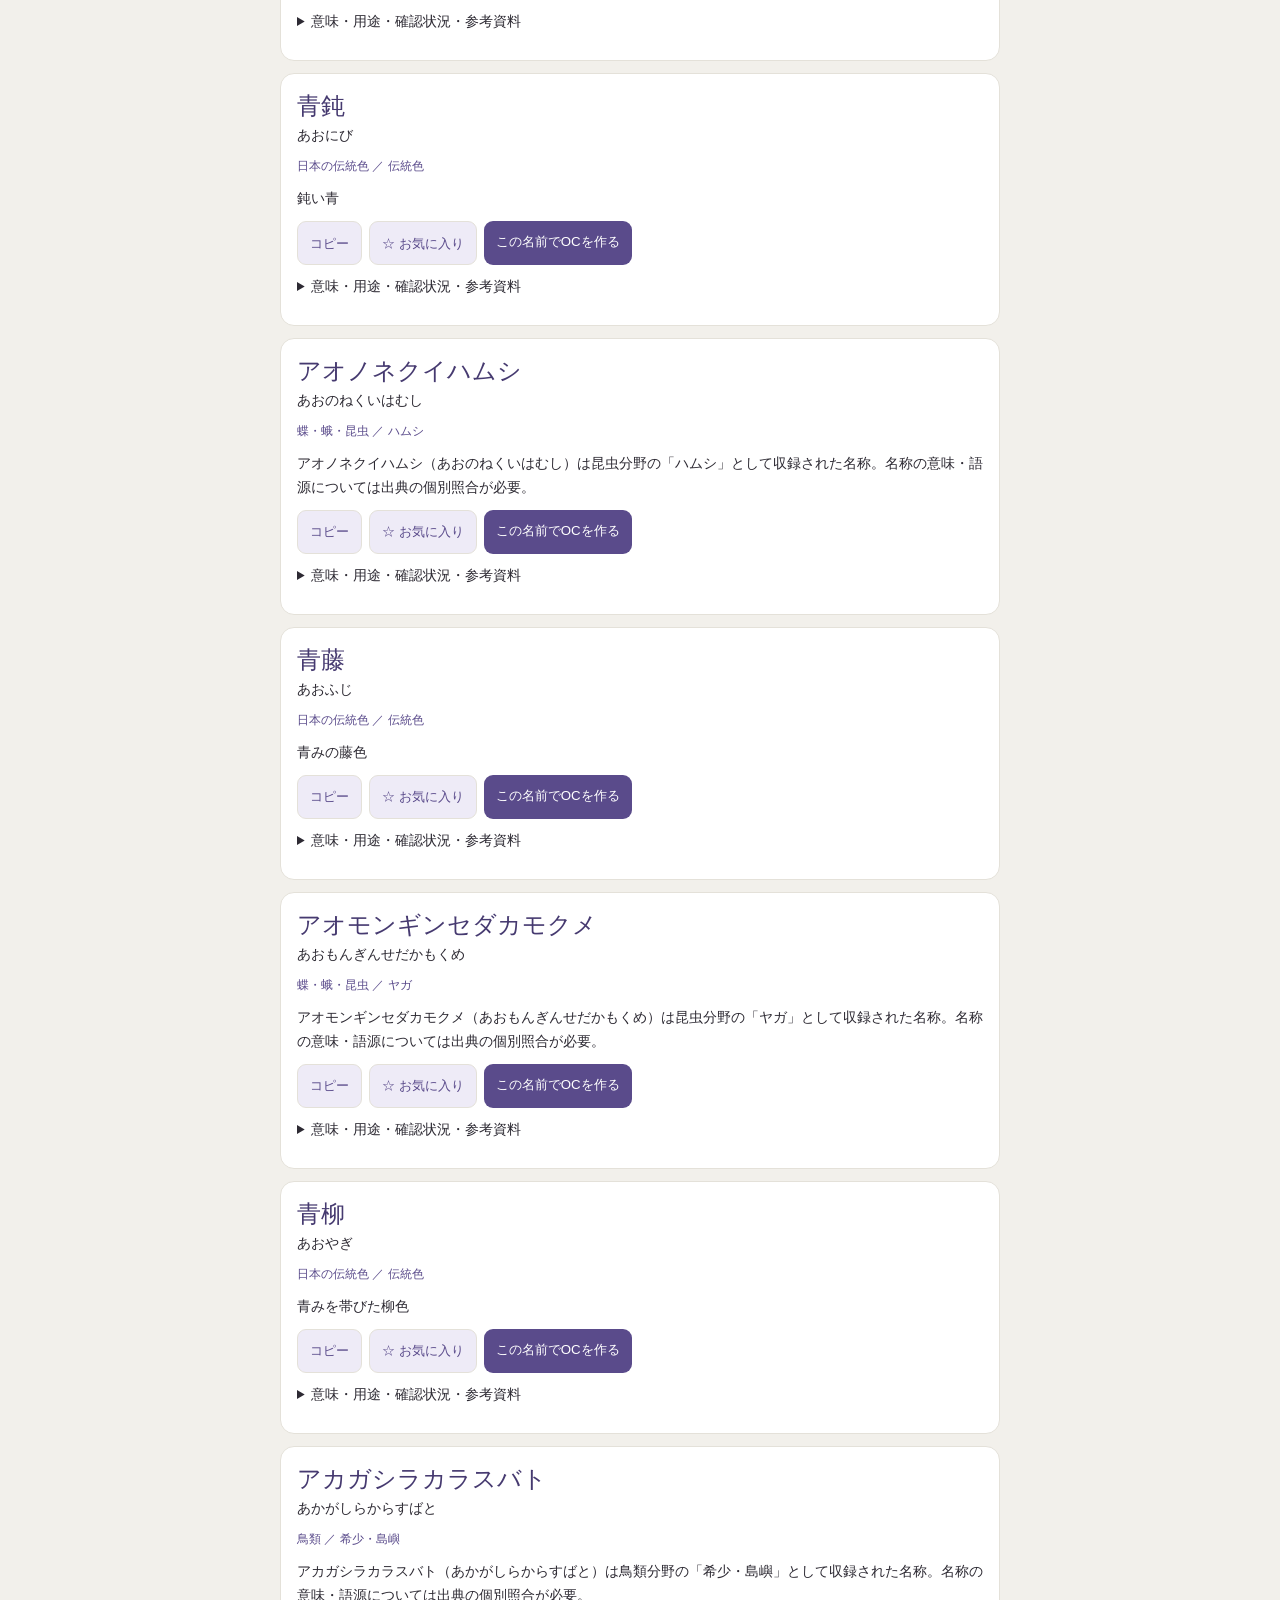
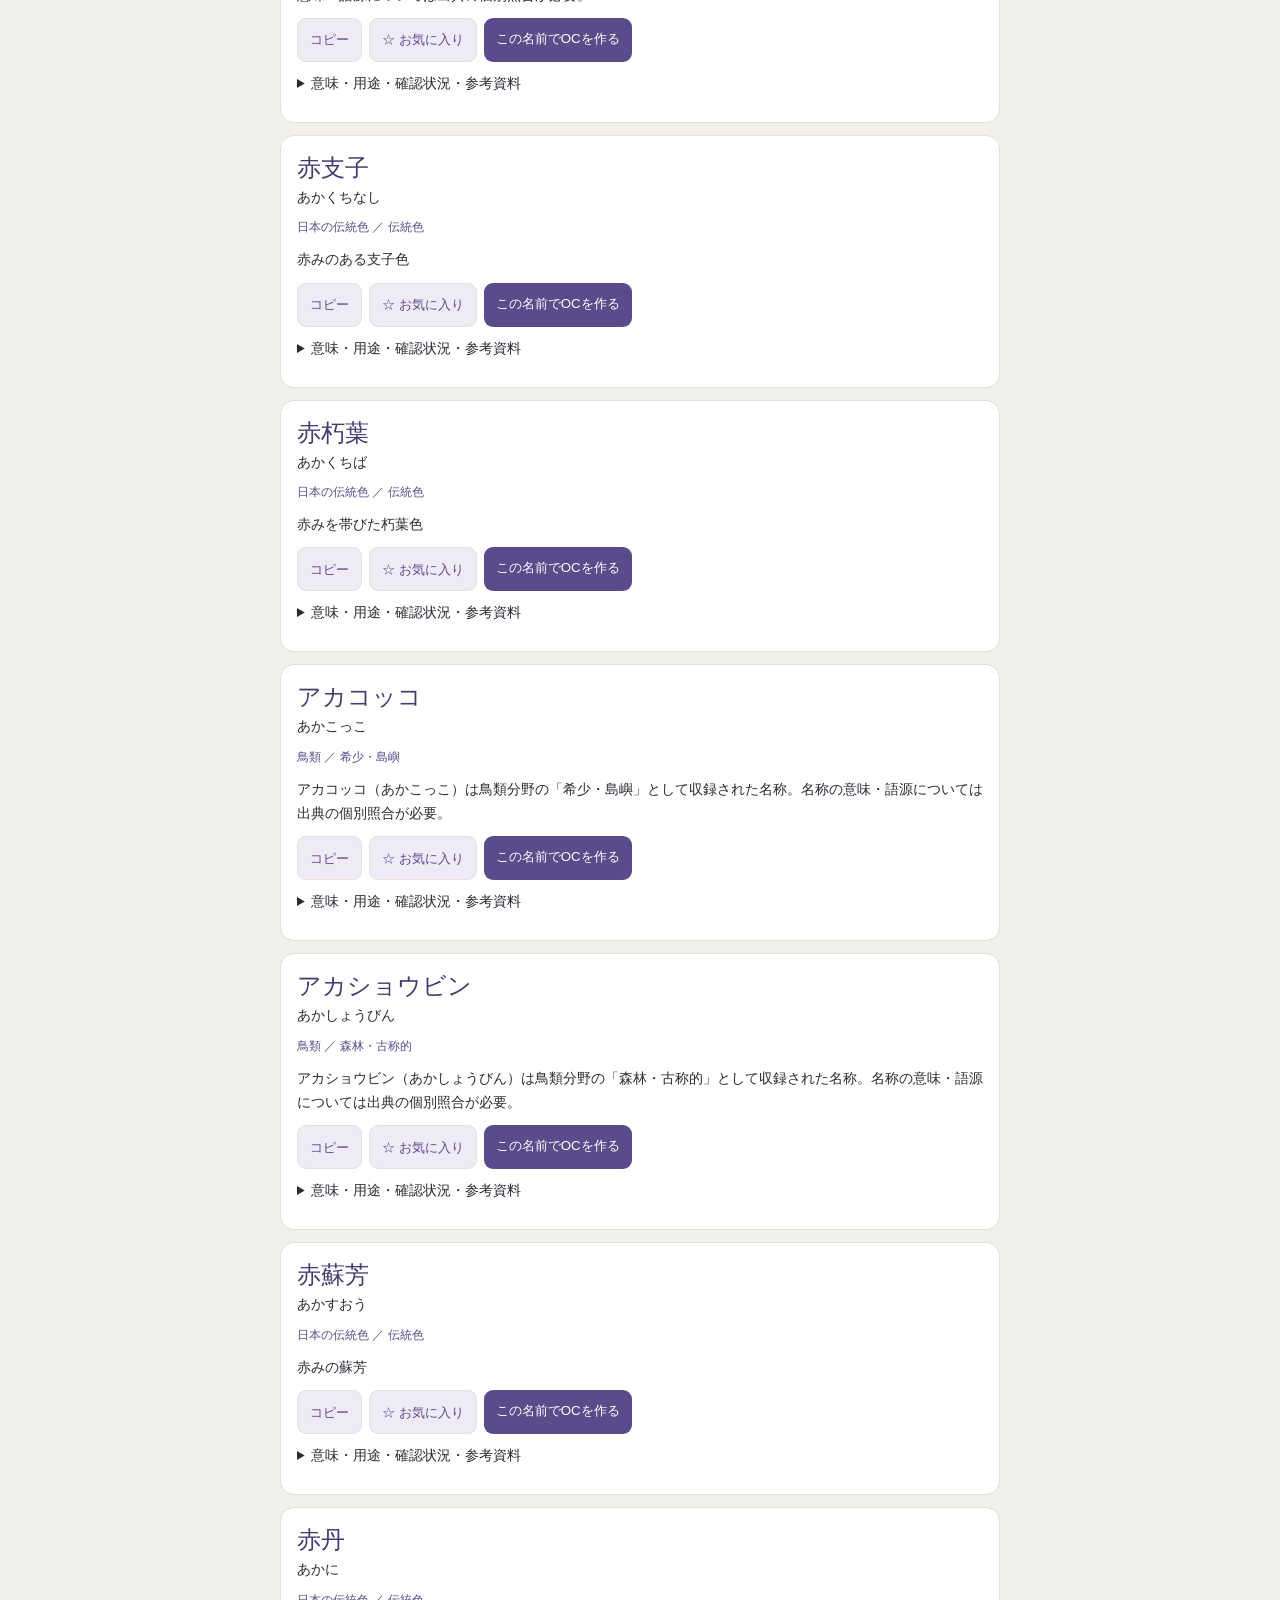
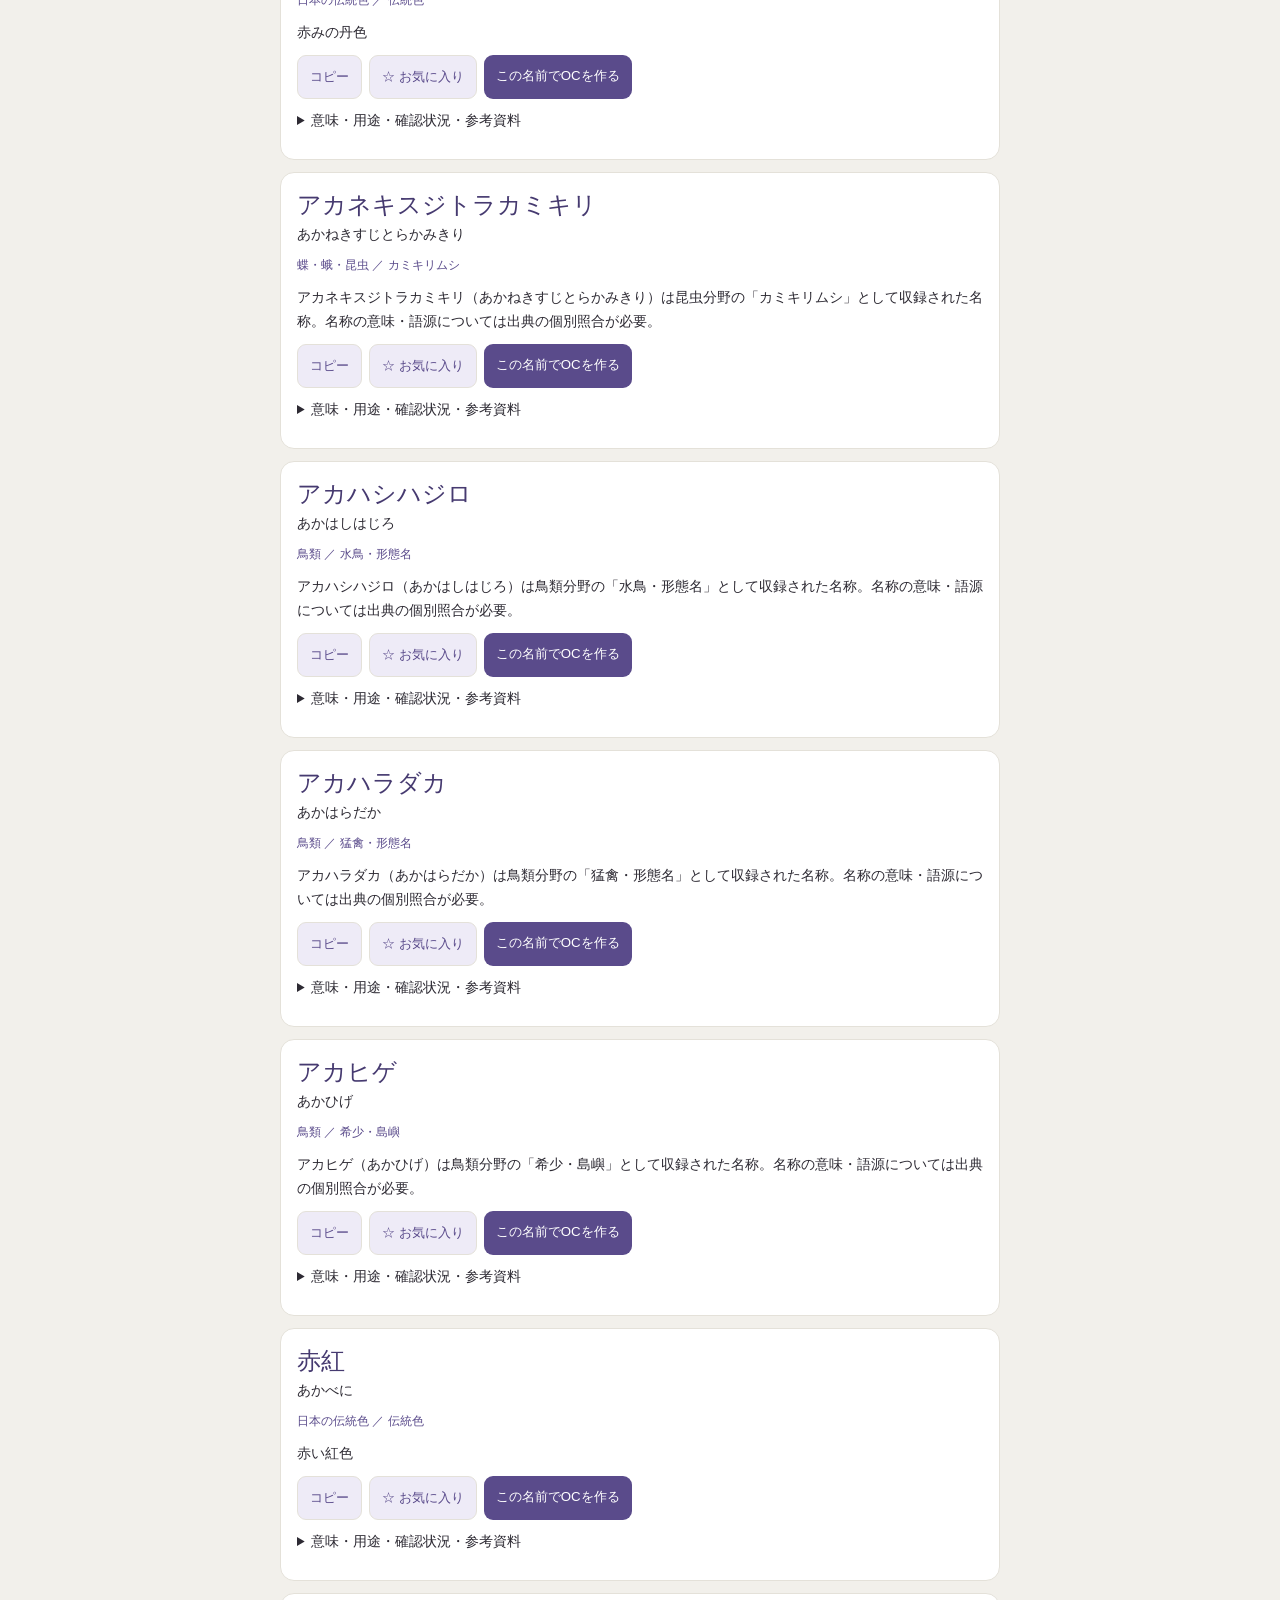
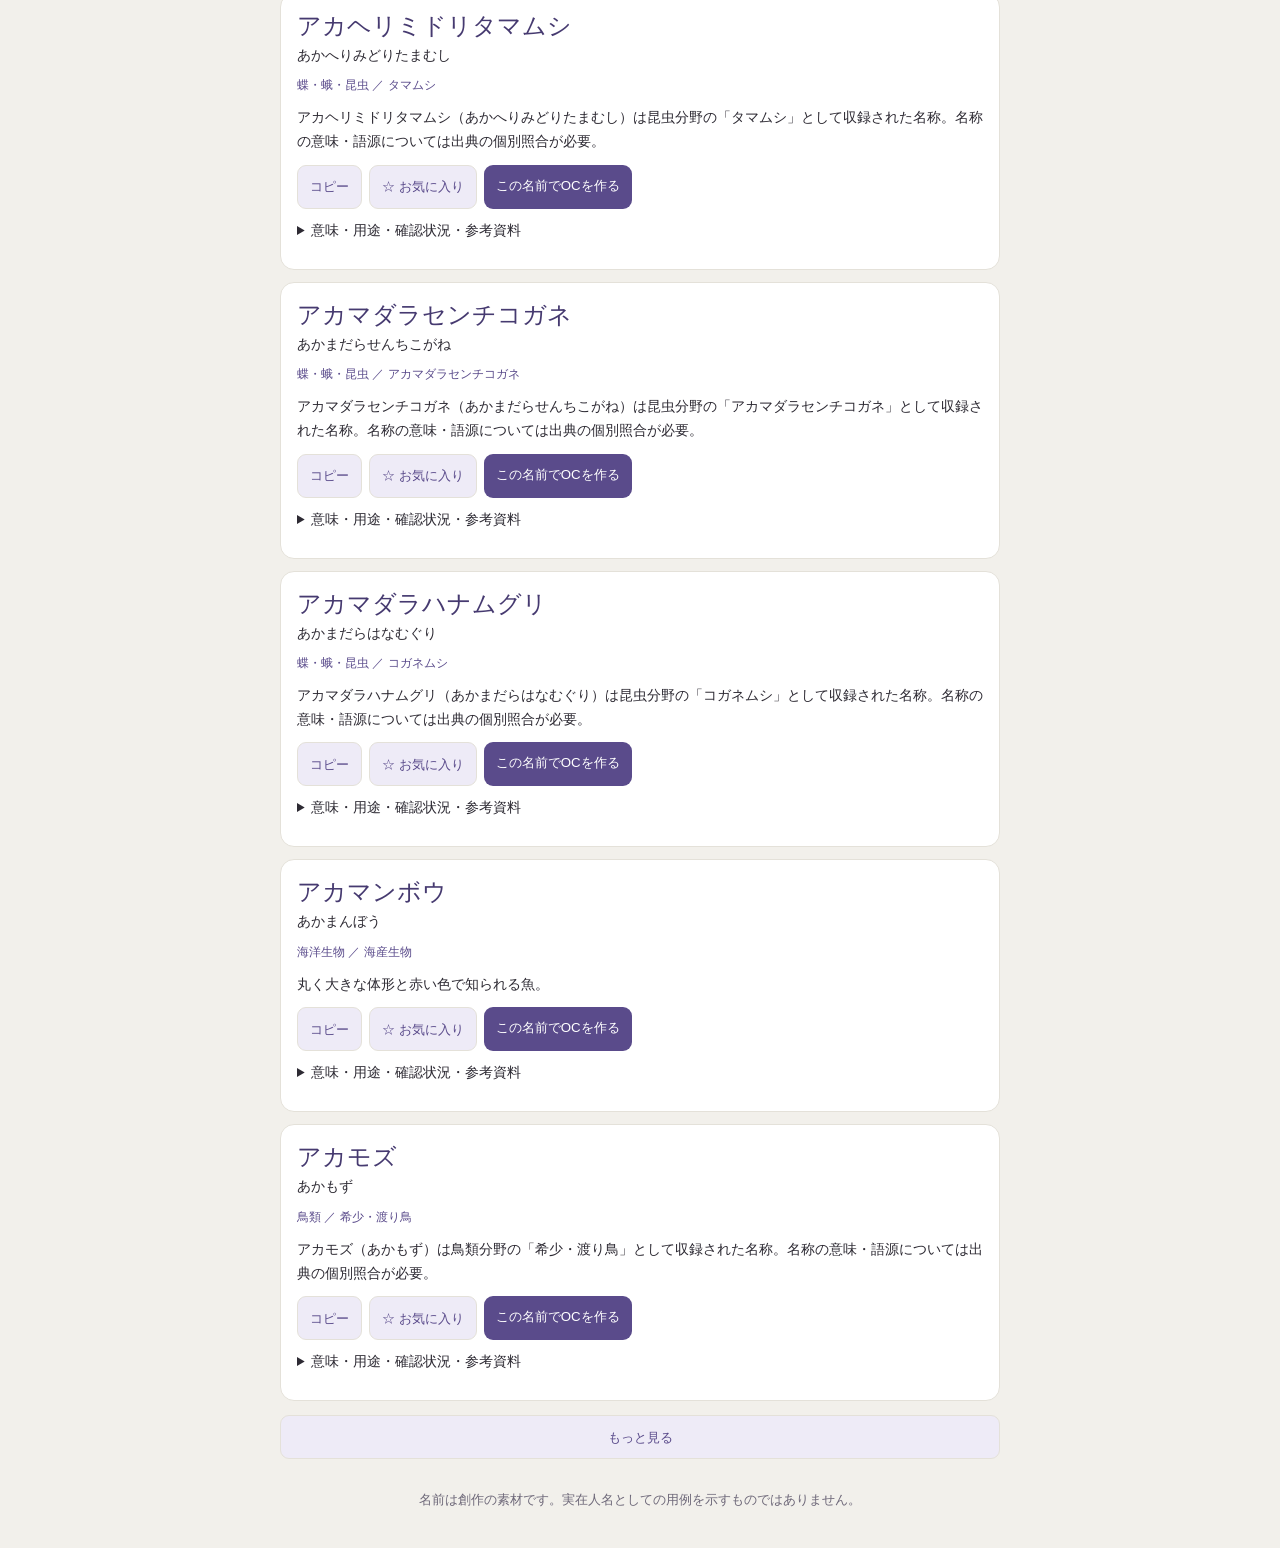
==== commit 169ad1c0: "v2.1: 名前辞典に「言葉から名付け」モード（第1段階）を追加 - 名前辞典を「名前を探す」「言葉から名付け」の2モードに。5タブ構成は変更なし - 「肯定・同意」「承認・認知」の実在語20語（仏・" ====
--- a/dictionary.html
+++ b/dictionary.html
@@ -3,19 +3,25 @@
 <head>
 <meta charset="UTF-8">
 <meta name="viewport" content="width=device-width, initial-scale=1.0, viewport-fit=cover">
-<title>名前辞典 | 創作OCメーカー v2.0</title>
+<title>名前辞典 | 創作OCメーカー v2.1</title>
 <link rel="icon" href="./icons/favicon-32.png" sizes="32x32">
 <link rel="apple-touch-icon" href="./icons/apple-touch-icon.png">
 <link rel="stylesheet" href="./dictionary.css">
 <link rel="stylesheet" href="./css/studio.css">
+<link rel="stylesheet" href="./css/word-naming.css">
 <script src="./js/dictionary-core.js" defer></script>
 <script src="./js/dictionary-page.js" defer></script>
 </head>
 <body><main class="wrap">
-<header><p class="eyebrow">創作OCメーカー v2.0</p><h1>名前辞典</h1><p>自然や古典のことばから、キャラクターの種を探す。</p></header>
+<header><p class="eyebrow">創作OCメーカー v2.1</p><h1>名前辞典</h1><p>自然や古典のことばから、キャラクターの種を探す。</p></header>
 <div id="studioNav" data-page="dictionary"></div>
 <script src="./js/studio/nav.js"></script>
 <nav class="site-nav st-subnav" aria-label="画面切り替え"><a href="./index.html">ガチャ</a><a href="./dictionary.html" aria-current="page">名前辞典</a></nav>
+<div class="wn-modes" id="wnModes" role="tablist" aria-label="名前辞典のモード">
+<button type="button" role="tab" id="modeFindBtn" aria-controls="modeFind" aria-selected="true">名前を探す</button>
+<button type="button" role="tab" id="modeWordsBtn" aria-controls="modeWords" aria-selected="false" tabindex="-1">言葉から名付け</button>
+</div>
+<div id="modeFind" role="tabpanel" aria-labelledby="modeFindBtn">
 <p id="loadStatus" role="status">辞典を読み込んでいます…</p>
 <div id="loadError" role="alert" hidden><p>名前辞典を読み込めませんでした。接続を確認して再読み込みしてください。</p><button id="retry" type="button">再読み込み</button></div>
 <p id="storageWarning" role="status" hidden></p>
@@ -40,10 +46,40 @@
 <button id="more" type="button" hidden>もっと見る</button>
 <p id="actionStatus" role="status" aria-live="polite"></p>
 <section id="copyFallback" class="panel" hidden><label for="copyText">自動コピーできませんでした。選択してコピーしてください。</label><textarea id="copyText" readonly></textarea><button id="closeCopy" type="button">閉じる</button></section>
+</div>
+<section id="modeWords" role="tabpanel" aria-labelledby="modeWordsBtn" hidden>
+<p class="wn-lead">外国語の実在語をもとに、創作キャラクターの名前を考えるモードです。翻訳機能ではありません。</p>
+<p id="wnNotice" class="notice"></p>
+<p id="wnLoadStatus" role="status">言葉のデータを読み込んでいます…</p>
+<div id="wnLoadError" role="alert" hidden><p>言葉のデータを読み込めませんでした。接続を確認して再読み込みしてください。</p><button id="wnRetry" type="button">再読み込み</button></div>
+<p id="wnStorageWarning" role="status" hidden></p>
+<form id="wnFilters" class="panel" aria-label="言葉を絞り込む">
+<fieldset id="wnFilterControls" disabled>
+<label for="wnSearch">意味・テーマ・原語・読みで検索</label>
+<input id="wnSearch" type="search" placeholder="例：賛成、認める、accord、アコール" autocomplete="off">
+<fieldset><legend>言語（複数可・未選択なら全言語）</legend><div id="wnLangs" class="chips"></div></fieldset>
+<fieldset><legend>意味カテゴリ（複数可）</legend><div id="wnCategories" class="chips"></div></fieldset>
+<details><summary>ニュアンス・創作名の長さや印象で絞り込む</summary>
+<fieldset><legend>原語のニュアンス（選んだものをすべて含む語）</legend><div id="wnNuances" class="chips"></div></fieldset>
+<fieldset><legend>創作名の長さ</legend><div id="wnLengths" class="chips"></div></fieldset>
+<fieldset><legend>創作名の音の印象（編集上の提案）</legend><div id="wnImpressions" class="chips"></div></fieldset>
+</details>
+<div class="filter-bottom"><label class="check"><input id="wnFavoritesOnly" type="checkbox">お気に入りだけ</label>
+<button id="wnClear" type="button">条件をクリア</button></div>
+</fieldset></form>
+<p id="wnCount" role="status" aria-live="polite"></p>
+<p id="wnTheme" class="wn-theme" role="status" aria-live="polite"></p>
+<div id="wnResults" aria-busy="true"></div>
+<p id="wnStatus" role="status" aria-live="polite" class="wn-sr"></p>
+<section id="wnCopyFallback" class="panel" hidden><label for="wnCopyText">自動コピーできませんでした。選択してコピーしてください。</label><textarea id="wnCopyText" readonly></textarea><button id="wnCloseCopy" type="button">閉じる</button></section>
+<section class="wn-ideas-wrap" aria-labelledby="wnIdeasTitle"><h2 id="wnIdeasTitle">この作品の名前候補</h2><div id="wnIdeas"></div></section>
+</section>
 <footer>名前は創作の素材です。実在人名としての用例を示すものではありません。</footer>
 </main>
 <script src="./js/studio/core.js"></script>
 <script src="./js/studio/db.js"></script>
 <script src="./js/studio/app.js"></script>
+<script src="./js/word-naming-core.js"></script>
+<script src="./js/word-naming-page.js"></script>
 <script src="./js/studio/boot.js"></script>
 </body></html>
--- a/css/word-naming.css
+++ b/css/word-naming.css
@@ -0,0 +1,41 @@
+/* 言葉から名付け（名前辞典の2つ目のモード）。dictionary.css の配色変数を使う。 */
+.wn-modes{display:grid;grid-template-columns:1fr 1fr;gap:4px;background:var(--accent-soft);border-radius:999px;padding:4px;margin:0 0 16px}
+.wn-modes button{border:0;background:none;color:var(--accent-deep);border-radius:999px;min-height:44px;padding:0 8px;font-size:.88rem;font-weight:700;cursor:pointer;-webkit-tap-highlight-color:transparent}
+.wn-modes button[aria-selected="true"]{background:var(--card);box-shadow:0 1px 5px rgba(45,42,51,.16)}
+#modeFind[hidden],#modeWords[hidden]{display:none}
+.wn-lead{font-size:.86rem;color:var(--sub);margin:0 2px 8px}
+.wn-theme{font-size:.8rem;color:var(--accent-deep);margin:4px 2px;min-height:0}
+.wn-theme:empty{display:none}
+.wn-sr{position:absolute;width:1px;height:1px;overflow:hidden;clip:rect(0 0 0 0);white-space:nowrap}
+.wn-empty{font-size:.86rem;color:var(--sub);border:1.5px dashed var(--line);border-radius:14px;padding:18px 16px;text-align:center;background:#FAF9F6}
+.wn-card,.wn-idea{background:var(--card);border:1px solid var(--line);border-radius:14px;padding:16px;margin:12px 0}
+.wn-head{display:flex;flex-wrap:wrap;align-items:baseline;gap:4px 12px;margin-bottom:10px}
+.wn-head h2{font:1.5rem var(--serif);letter-spacing:.04em;color:var(--accent-deep);margin:0;overflow-wrap:anywhere}
+.wn-meta{font-size:.78rem;color:var(--sub);margin:0}
+.wn-origin,.wn-made{border-radius:12px;padding:12px 14px;margin-top:10px}
+.wn-origin{background:#F6F8FB;border:1px solid #DCE4EE}
+.wn-made{background:#FBF7F1;border:1px solid #EADFCF}
+.wn-origin h3,.wn-made h3{font-size:.78rem;letter-spacing:.08em;margin:0 0 8px}
+.wn-origin h3{color:#3F5878}.wn-made h3{color:#8A6D1B}
+.wn-row{font-size:.88rem;margin:6px 0;line-height:1.7;overflow-wrap:anywhere}
+.wn-label{display:block;font-size:.7rem;color:var(--sub);font-weight:700;letter-spacing:.04em}
+.wn-warn{color:#8E4257}
+.wn-id{font-size:.68rem;color:var(--sub);margin:8px 0 0}
+.wn-caution{font-size:.76rem;color:#7A5A12;background:rgba(170,140,90,.14);border-radius:8px;padding:8px 10px;margin:0 0 10px;line-height:1.6}
+.wn-cands{display:grid;gap:8px}
+.wn-cand{display:grid;grid-template-columns:1fr;gap:4px;-webkit-tap-highlight-color:transparent;text-align:left;width:100%;background:var(--card);border:1.5px solid #E3D7C4;border-radius:12px;padding:10px 12px;min-height:56px;color:var(--ink)}
+.wn-cand strong{font:1.12rem var(--serif);letter-spacing:.06em;color:var(--accent-deep)}
+.wn-cand .wn-method{font-size:.66rem;color:#8A6D1B;border:1px solid #D9C7A3;border-radius:999px;padding:1px 8px;justify-self:start}
+.wn-cand .wn-note{font-size:.76rem;color:var(--sub);line-height:1.5}
+.wn-cand.dim{opacity:.45}
+.wn-made .actions,.wn-idea .actions{display:flex;flex-wrap:wrap;gap:8px;margin-top:12px}
+.wn-ideas-wrap{margin-top:28px;border-top:1px solid var(--line);padding-top:8px}
+.wn-ideas-wrap h2{font:1.1rem var(--serif);letter-spacing:.08em;color:var(--accent-deep);margin:14px 2px 4px}
+.wn-idea h3{font:1.25rem var(--serif);letter-spacing:.06em;color:var(--accent-deep);margin:0 0 6px}
+.wn-editor .wn-src{background:#F6F8FB;border:1px solid #DCE4EE;border-radius:12px;padding:10px 12px;margin-bottom:12px}
+.wn-editor .wn-src p{margin:2px 0;font-size:.86rem;line-height:1.6}
+.wn-editor .wn-src-lemma{font:1.1rem var(--serif);color:var(--accent-deep)}
+.wn-editor .st-field{margin-bottom:10px}
+.wn-editor select{width:100%}
+.wn-editor .st-actions .btn-sm{min-height:44px}
+#wnLoadError,#wnStorageWarning{background:#f6ecef;border-radius:8px;padding:12px;font-size:.85rem}
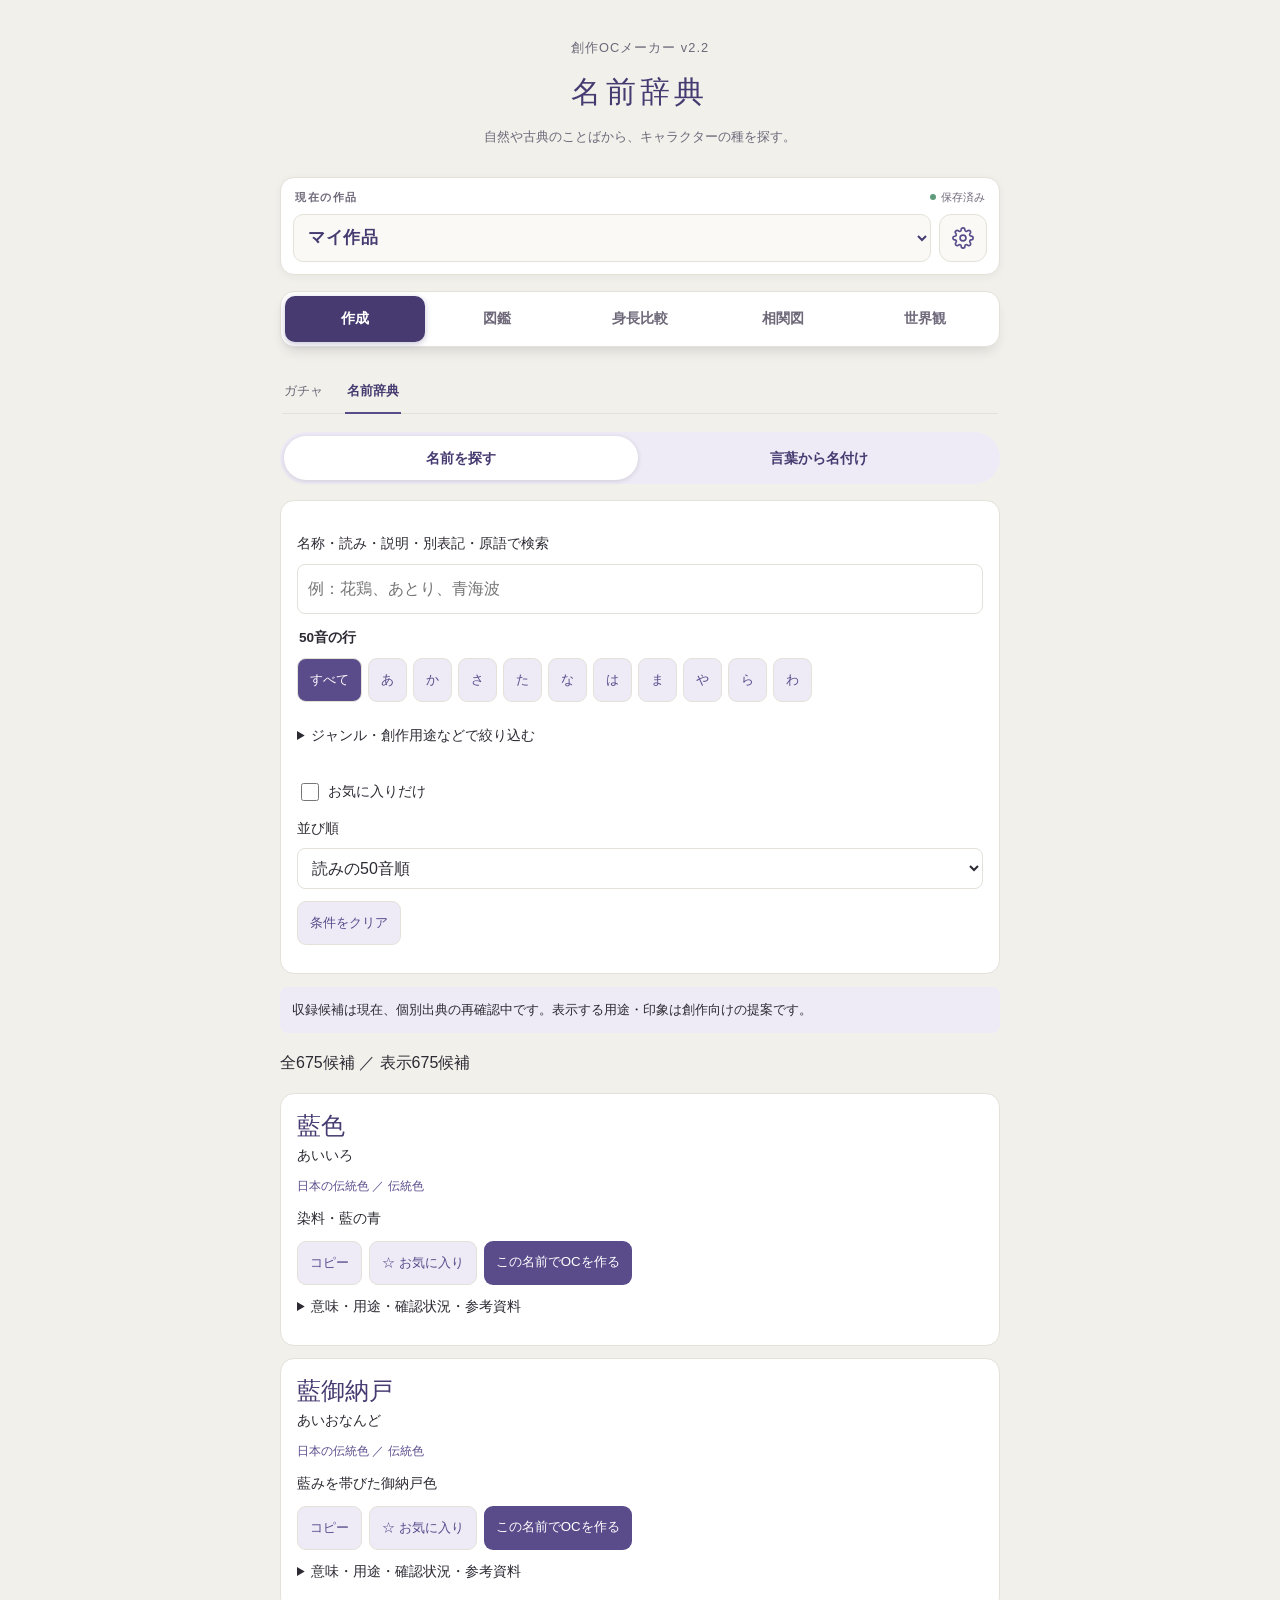
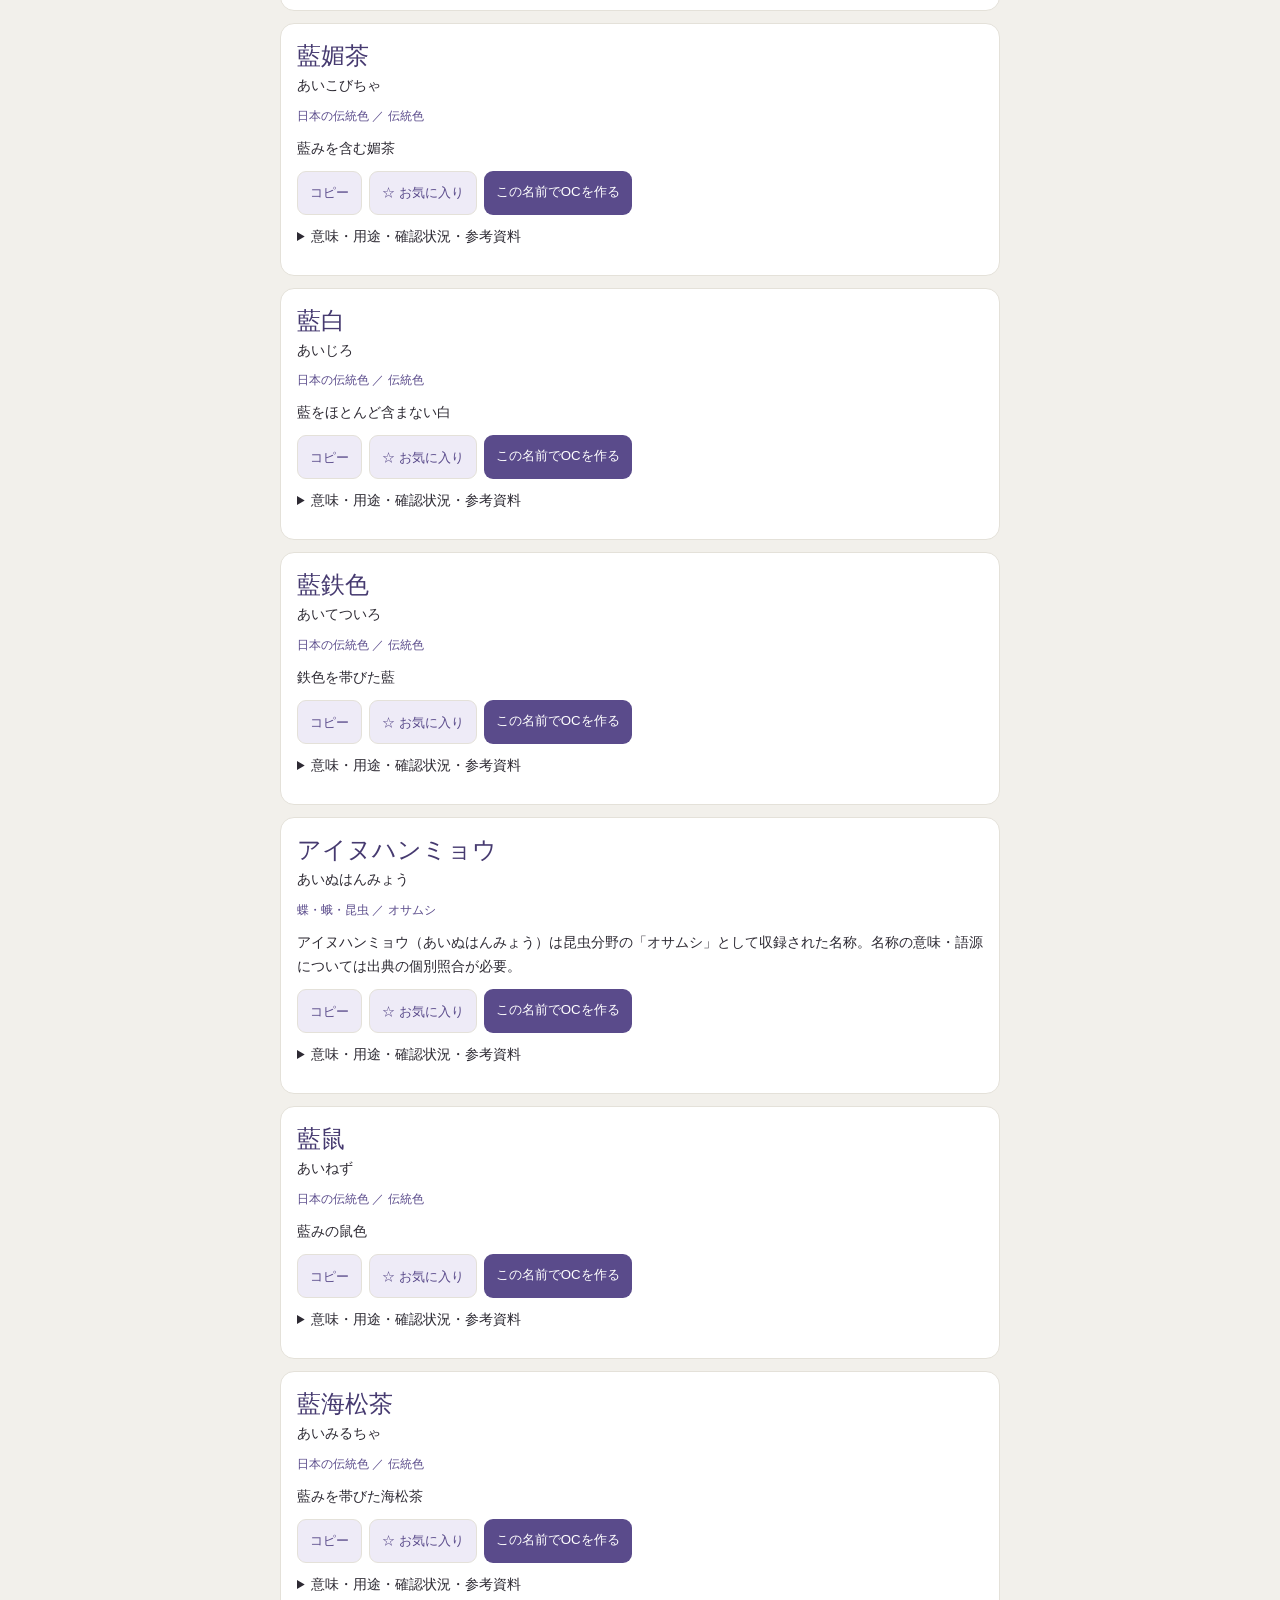
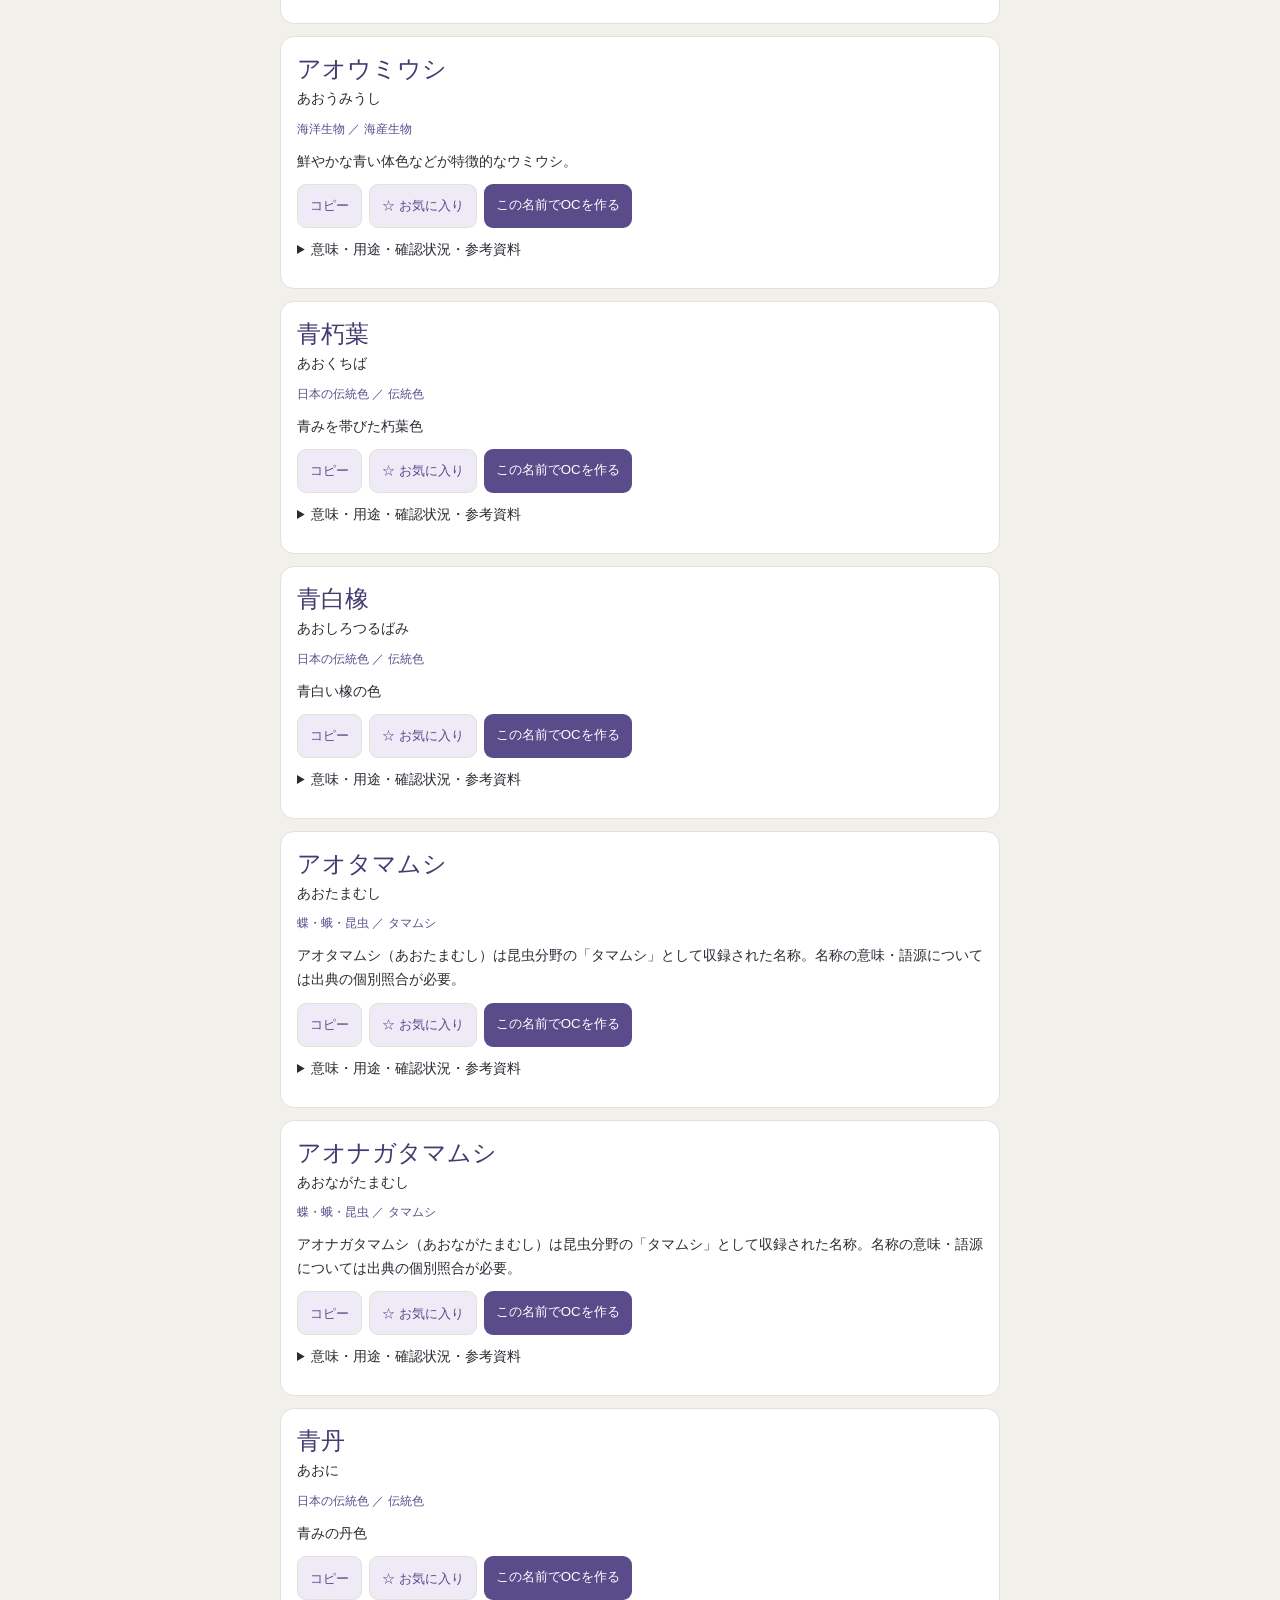
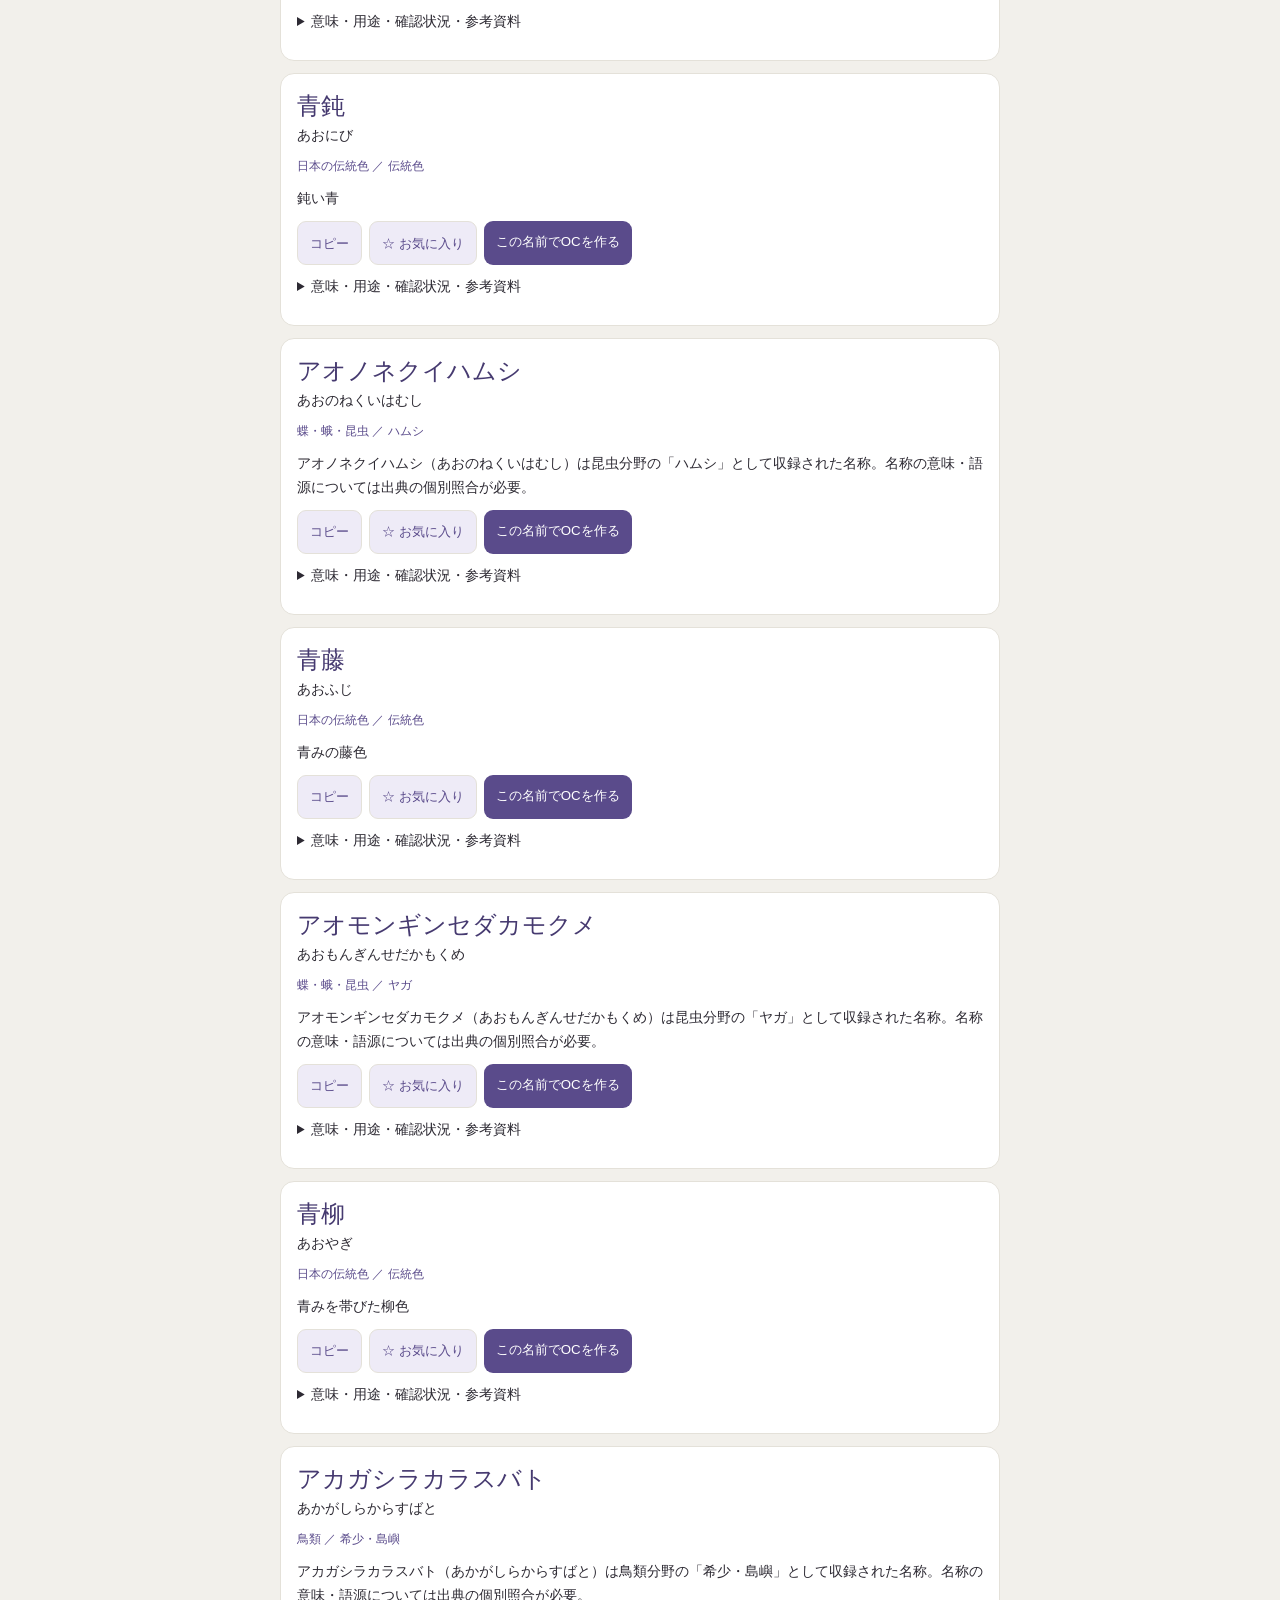
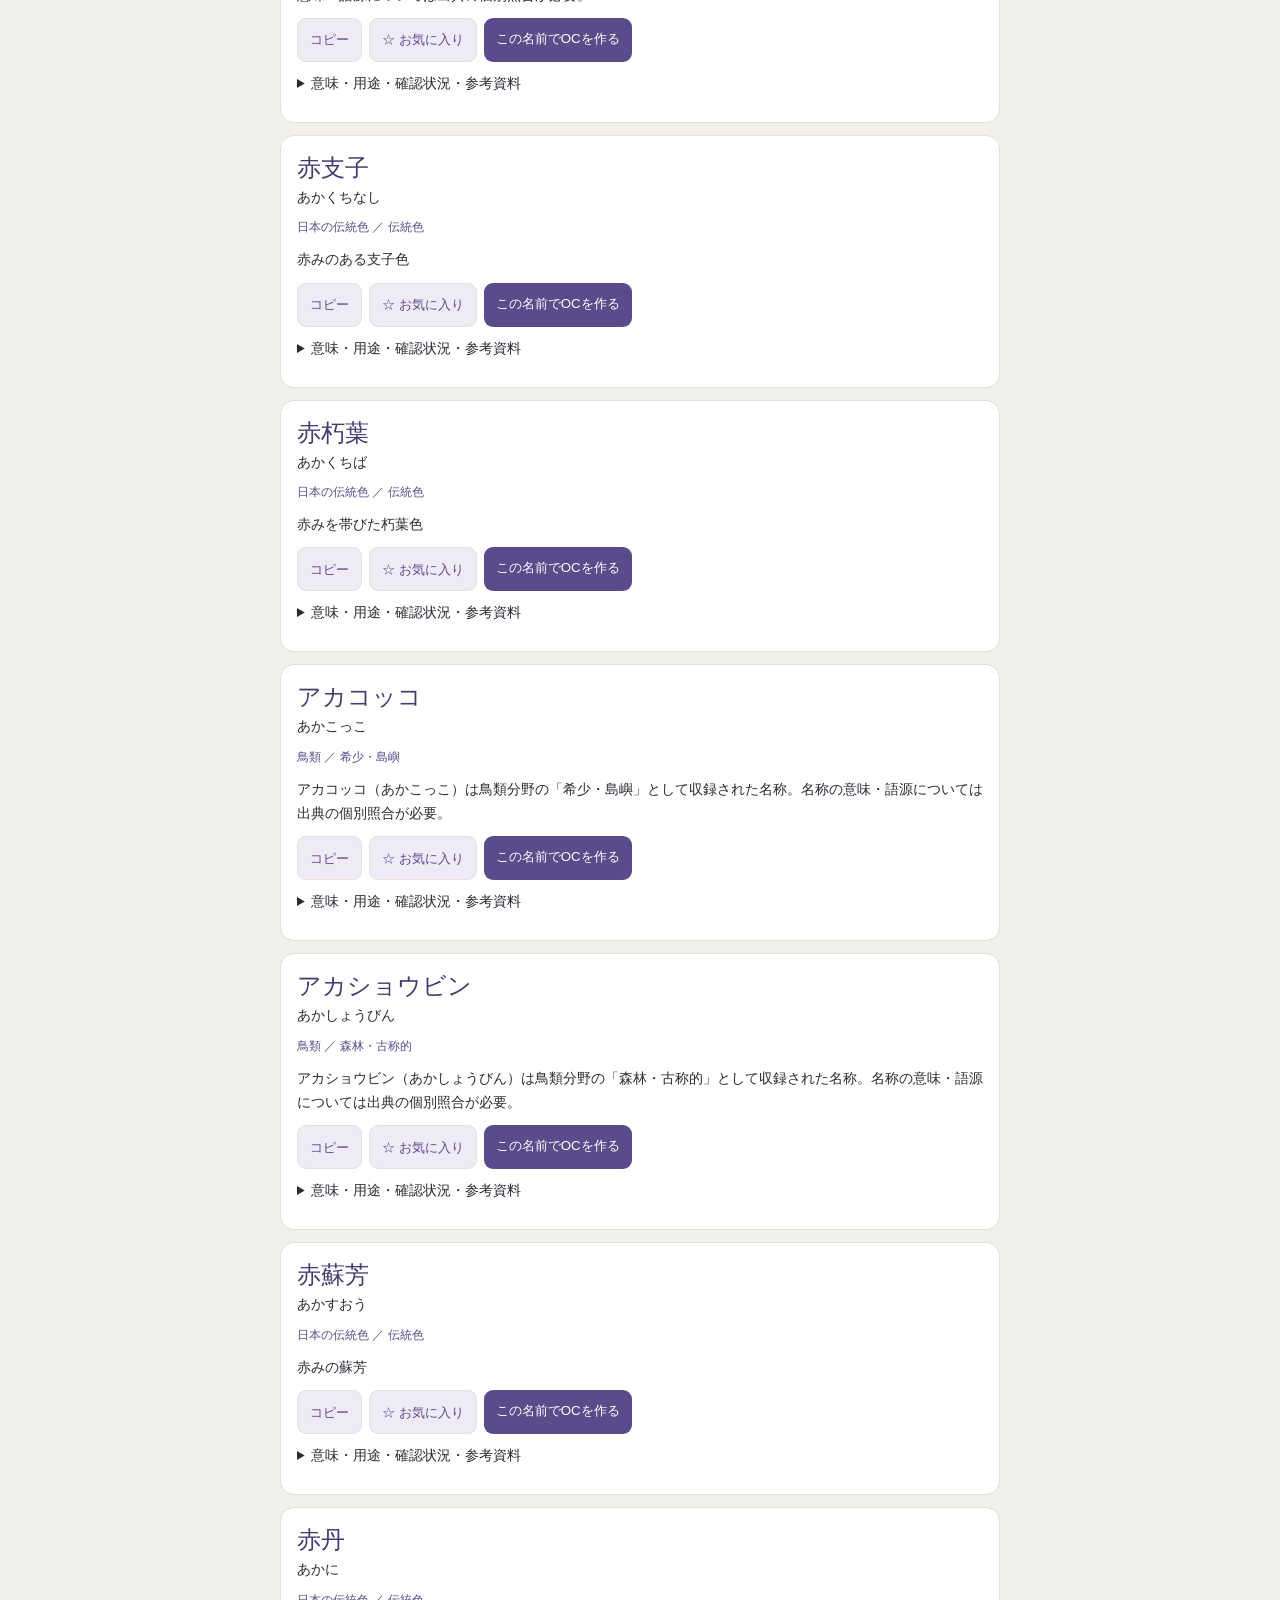
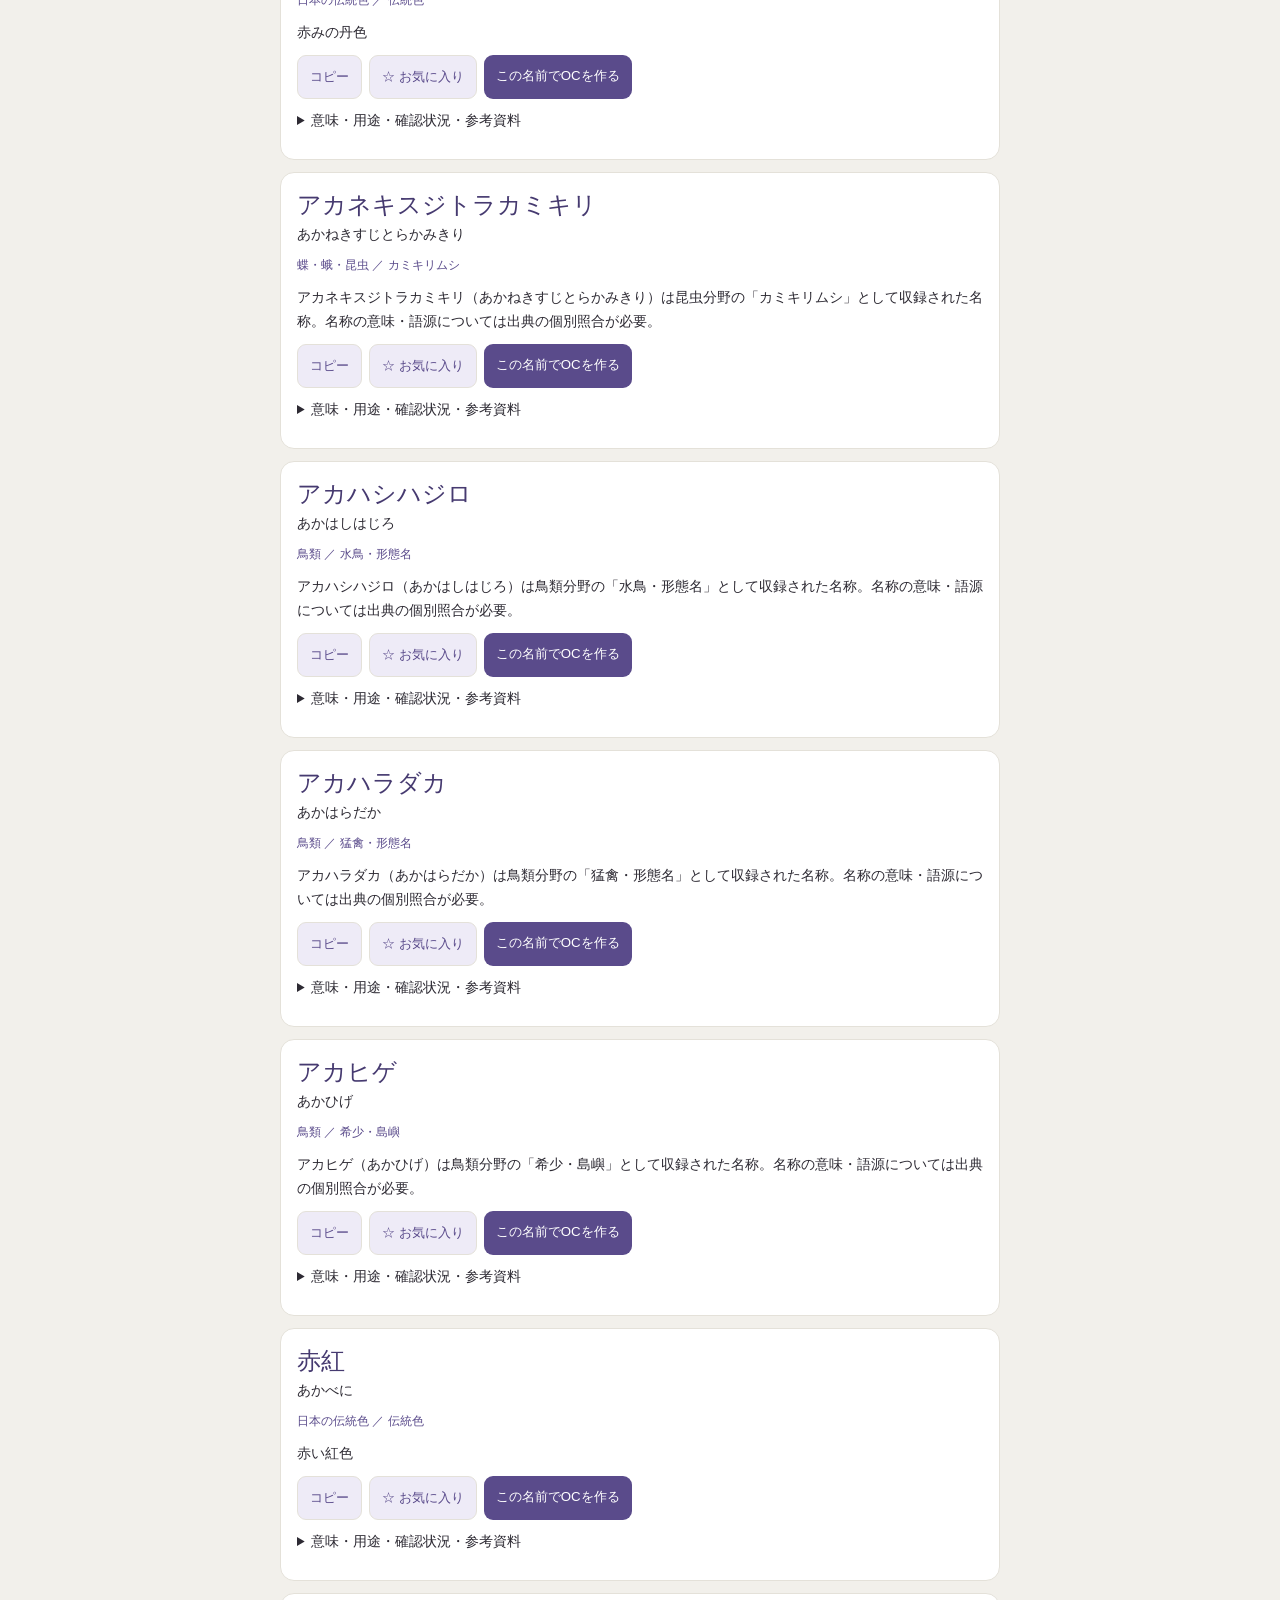
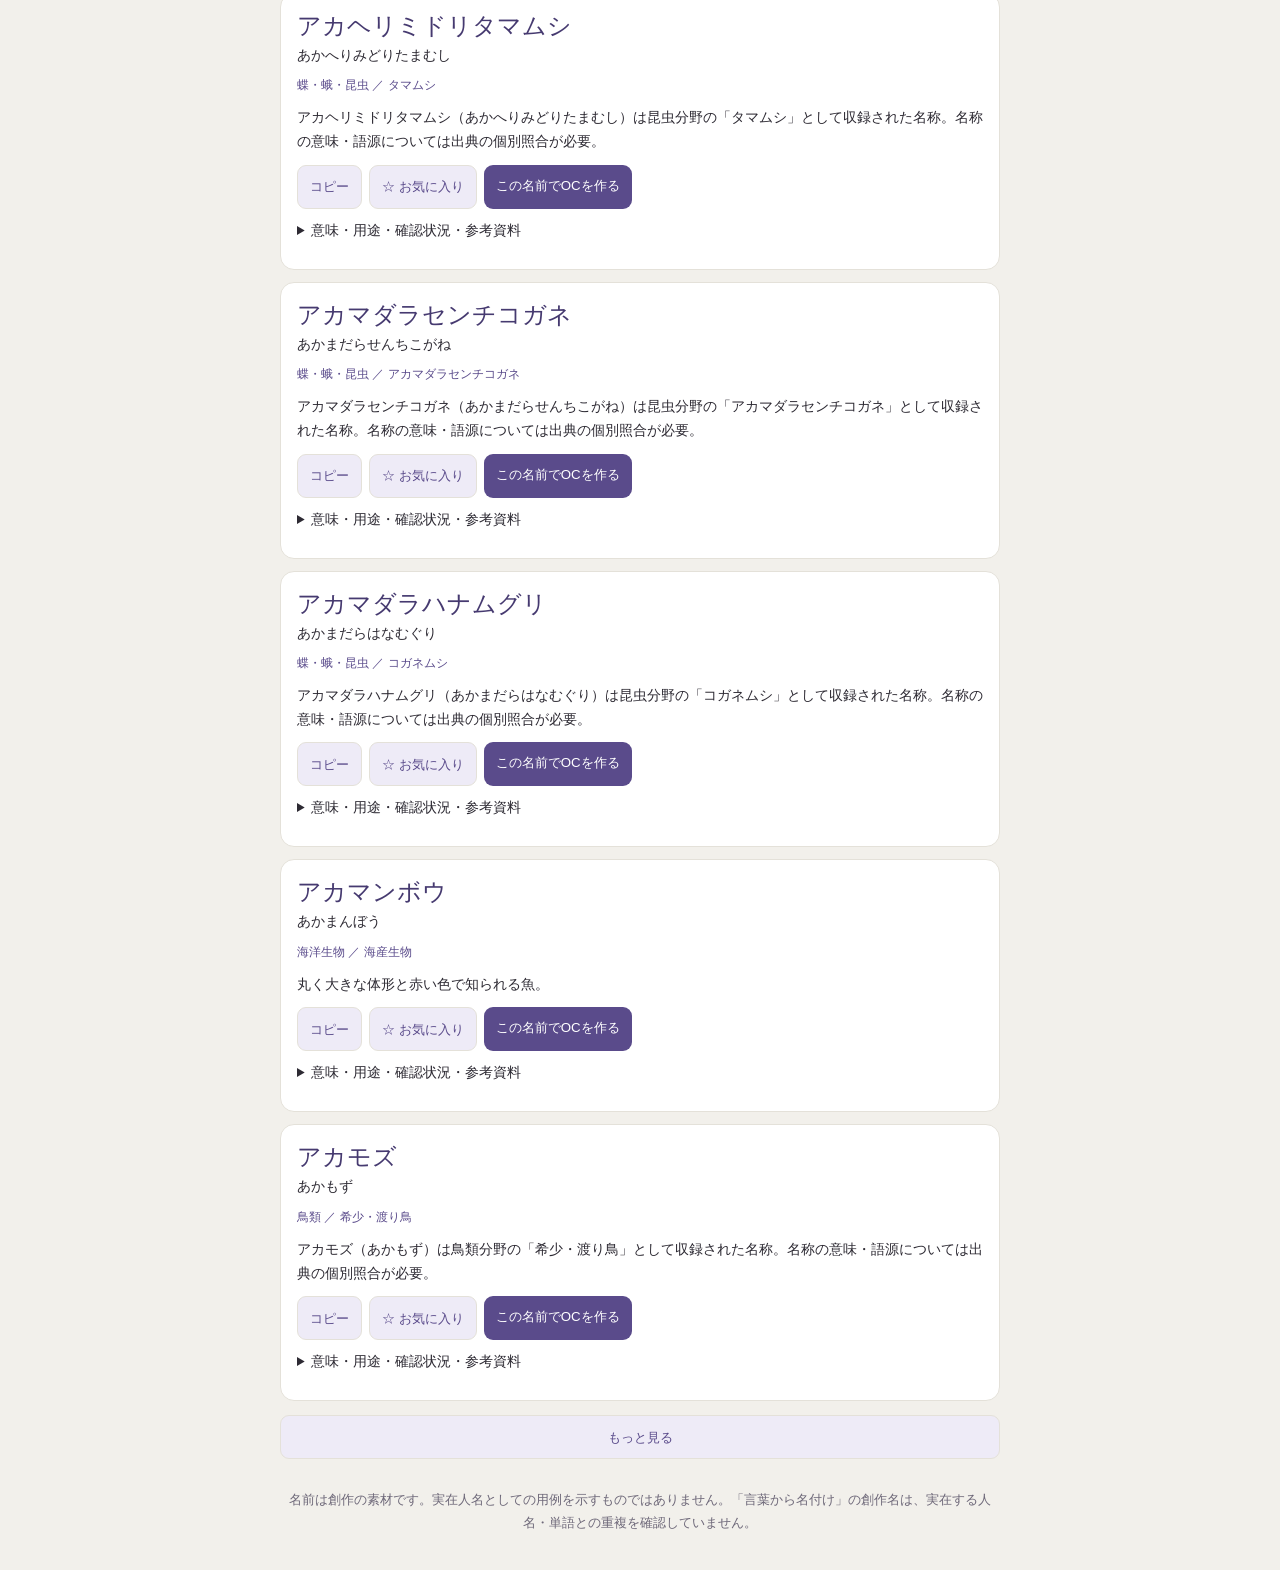
==== commit bb4083bc: "v2.2: 「言葉から名付け」を11カテゴリ・命名コレクション・複数キャラ命名・世界観連携に拡張 - 語彙を20語→192語、創作名の候補を63件→579件に（data/word-naming-v2." ====
--- a/dictionary.html
+++ b/dictionary.html
@@ -3,7 +3,7 @@
 <head>
 <meta charset="UTF-8">
 <meta name="viewport" content="width=device-width, initial-scale=1.0, viewport-fit=cover">
-<title>名前辞典 | 創作OCメーカー v2.1</title>
+<title>名前辞典 | 創作OCメーカー v2.2</title>
 <link rel="icon" href="./icons/favicon-32.png" sizes="32x32">
 <link rel="apple-touch-icon" href="./icons/apple-touch-icon.png">
 <link rel="stylesheet" href="./dictionary.css">
@@ -13,7 +13,7 @@
 <script src="./js/dictionary-page.js" defer></script>
 </head>
 <body><main class="wrap">
-<header><p class="eyebrow">創作OCメーカー v2.1</p><h1>名前辞典</h1><p>自然や古典のことばから、キャラクターの種を探す。</p></header>
+<header><p class="eyebrow">創作OCメーカー v2.2</p><h1>名前辞典</h1><p>自然や古典のことばから、キャラクターの種を探す。</p></header>
 <div id="studioNav" data-page="dictionary"></div>
 <script src="./js/studio/nav.js"></script>
 <nav class="site-nav st-subnav" aria-label="画面切り替え"><a href="./index.html">ガチャ</a><a href="./dictionary.html" aria-current="page">名前辞典</a></nav>
@@ -48,18 +48,27 @@
 <section id="copyFallback" class="panel" hidden><label for="copyText">自動コピーできませんでした。選択してコピーしてください。</label><textarea id="copyText" readonly></textarea><button id="closeCopy" type="button">閉じる</button></section>
 </div>
 <section id="modeWords" role="tabpanel" aria-labelledby="modeWordsBtn" hidden>
-<p class="wn-lead">外国語の実在語をもとに、創作キャラクターの名前を考えるモードです。翻訳機能ではありません。</p>
-<p id="wnNotice" class="notice"></p>
+<p class="wn-lead">外国語の実在語をもとに、創作向けの名前を考えるモードです。翻訳機能ではありません。</p>
+<div class="wn-subtabs" id="wnSubtabs" role="tablist" aria-label="言葉から名付けの機能">
+<button type="button" role="tab" id="wnTab-find" aria-controls="wnPane-find" aria-selected="true">言葉を探す</button>
+<button type="button" role="tab" id="wnTab-collections" aria-controls="wnPane-collections" aria-selected="false" tabindex="-1">命名コレクション</button>
+<button type="button" role="tab" id="wnTab-batch" aria-controls="wnPane-batch" aria-selected="false" tabindex="-1">複数キャラ命名</button>
+</div>
 <p id="wnLoadStatus" role="status">言葉のデータを読み込んでいます…</p>
 <div id="wnLoadError" role="alert" hidden><p>言葉のデータを読み込めませんでした。接続を確認して再読み込みしてください。</p><button id="wnRetry" type="button">再読み込み</button></div>
 <p id="wnStorageWarning" role="status" hidden></p>
+<div id="wnPane-find" role="tabpanel" aria-labelledby="wnTab-find">
 <form id="wnFilters" class="panel" aria-label="言葉を絞り込む">
 <fieldset id="wnFilterControls" disabled>
-<label for="wnSearch">意味・テーマ・原語・読みで検索</label>
-<input id="wnSearch" type="search" placeholder="例：賛成、認める、accord、アコール" autocomplete="off">
+<label for="wnSearch">意味・テーマ・原語・読み・創作名で検索</label>
+<input id="wnSearch" type="search" placeholder="例：希望、優しさ、accord、アコール" autocomplete="off">
+<fieldset><legend>意味カテゴリ（複数可・未選択なら全カテゴリ）</legend><div id="wnCategories" class="chips"></div>
+<div id="wnCatModeBox" class="wn-catmode" role="radiogroup" aria-label="複数のカテゴリを選んだときの探し方" hidden>
+<label class="check"><input type="radio" name="wnCatMode" value="or" checked>いずれかを含む</label>
+<label class="check"><input type="radio" name="wnCatMode" value="and">すべてを含む</label></div></fieldset>
+<details id="wnMoreFilters"><summary>言語・ニュアンス・名前の長さや印象で絞り込む</summary>
 <fieldset><legend>言語（複数可・未選択なら全言語）</legend><div id="wnLangs" class="chips"></div></fieldset>
-<fieldset><legend>意味カテゴリ（複数可）</legend><div id="wnCategories" class="chips"></div></fieldset>
-<details><summary>ニュアンス・創作名の長さや印象で絞り込む</summary>
+<label for="wnScope">検索語を探す場所</label><select id="wnScope"></select>
 <fieldset><legend>原語のニュアンス（選んだものをすべて含む語）</legend><div id="wnNuances" class="chips"></div></fieldset>
 <fieldset><legend>創作名の長さ</legend><div id="wnLengths" class="chips"></div></fieldset>
 <fieldset><legend>創作名の音の印象（編集上の提案）</legend><div id="wnImpressions" class="chips"></div></fieldset>
@@ -69,17 +78,31 @@
 </fieldset></form>
 <p id="wnCount" role="status" aria-live="polite"></p>
 <p id="wnTheme" class="wn-theme" role="status" aria-live="polite"></p>
+<div id="wnSuggest" class="wn-suggest" role="status" hidden></div>
 <div id="wnResults" aria-busy="true"></div>
+<button id="wnMore" type="button" hidden>もっと見る</button>
+<p id="wnIdeasLink" class="wn-ideas-link" hidden><span></span> <button id="wnGoCollections" type="button">保存した名前を見る</button></p>
+<p id="wnNotice" class="notice"></p>
+</div>
+<div id="wnPane-collections" role="tabpanel" aria-labelledby="wnTab-collections" hidden>
+<section aria-labelledby="wnColTitle"><h2 id="wnColTitle" class="wn-h2">命名コレクション</h2>
+<p class="wn-help">保存した名前を、テーマごとにまとめます（例：「全肯定する兄弟」）。作品ごとに保存され、バックアップにも含まれます。</p>
+<div class="actions"><button id="wnColNew" type="button">新しいコレクション</button></div>
+<div id="wnCollections"></div></section>
+<section class="wn-ideas-wrap" aria-labelledby="wnIdeasTitle"><h2 id="wnIdeasTitle" class="wn-h2">この作品の名前候補</h2><div id="wnIdeas"></div></section>
+</div>
+<div id="wnPane-batch" role="tabpanel" aria-labelledby="wnTab-batch" hidden><div id="wnBatch"></div></div>
 <p id="wnStatus" role="status" aria-live="polite" class="wn-sr"></p>
 <section id="wnCopyFallback" class="panel" hidden><label for="wnCopyText">自動コピーできませんでした。選択してコピーしてください。</label><textarea id="wnCopyText" readonly></textarea><button id="wnCloseCopy" type="button">閉じる</button></section>
-<section class="wn-ideas-wrap" aria-labelledby="wnIdeasTitle"><h2 id="wnIdeasTitle">この作品の名前候補</h2><div id="wnIdeas"></div></section>
 </section>
-<footer>名前は創作の素材です。実在人名としての用例を示すものではありません。</footer>
+<footer>名前は創作の素材です。実在人名としての用例を示すものではありません。「言葉から名付け」の創作名は、実在する人名・単語との重複を確認していません。</footer>
 </main>
 <script src="./js/studio/core.js"></script>
 <script src="./js/studio/db.js"></script>
 <script src="./js/studio/app.js"></script>
 <script src="./js/word-naming-core.js"></script>
 <script src="./js/word-naming-page.js"></script>
+<script src="./js/word-naming-collections.js"></script>
+<script src="./js/word-naming-batch.js"></script>
 <script src="./js/studio/boot.js"></script>
 </body></html>
--- a/css/word-naming.css
+++ b/css/word-naming.css
@@ -39,3 +39,60 @@
 .wn-editor select{width:100%}
 .wn-editor .st-actions .btn-sm{min-height:44px}
 #wnLoadError,#wnStorageWarning{background:#f6ecef;border-radius:8px;padding:12px;font-size:.85rem}
+
+/* ---------- v2.2：3つの機能（言葉を探す／命名コレクション／複数キャラ命名） ---------- */
+.wn-subtabs{display:grid;grid-template-columns:repeat(3,minmax(0,1fr));gap:0;border-bottom:2px solid var(--line);margin:0 0 14px}
+.wn-subtabs button{border:0;border-bottom:3px solid transparent;border-radius:0;background:none;color:var(--sub);min-height:46px;padding:4px 2px;margin-bottom:-2px;font-size:.8rem;font-weight:700;line-height:1.3;cursor:pointer;-webkit-tap-highlight-color:transparent}
+.wn-subtabs button[aria-selected="true"]{color:var(--accent-deep);border-bottom-color:var(--accent)}
+.wn-h2{font:1.1rem var(--serif);letter-spacing:.08em;color:var(--accent-deep);margin:14px 2px 4px}
+.wn-help{font-size:.8rem;color:var(--sub);margin:4px 2px 10px;line-height:1.7}
+.wn-note{font-size:.8rem;color:var(--sub);margin:6px 2px;line-height:1.7}
+.wn-catmode{display:flex;flex-wrap:wrap;gap:0 16px;margin-top:6px}
+.wn-detail{margin-top:4px;border-top:1px dashed #DCE4EE}
+.wn-detail summary{font-size:.76rem;color:#3F5878;padding:10px 0;min-height:44px}
+.wn-cand .wn-overlap{font-size:.7rem;color:var(--sub);line-height:1.5}
+.wn-cand .wn-overlap.known{color:#8E4257}
+.wn-suggest{background:#FAF9F6;border:1.5px dashed var(--line);border-radius:14px;padding:14px 16px;margin:12px 0}
+.wn-suggest-lead{font-size:.9rem;margin:0 0 6px}
+.wn-suggest .wn-label{margin:10px 0 6px}
+.wn-suggest>button{margin-top:12px}
+#wnMore{display:block;width:100%;margin-top:14px}
+.wn-ideas-link{font-size:.82rem;color:var(--sub);background:var(--card);border:1px solid var(--line);border-radius:12px;padding:10px 12px;margin:16px 0 10px;display:flex;flex-wrap:wrap;align-items:center;gap:8px;justify-content:space-between}
+.wn-col{background:var(--card);border:1px solid var(--line);border-radius:14px;padding:16px;margin:12px 0}
+.wn-col h3{font:1.25rem var(--serif);letter-spacing:.06em;color:var(--accent-deep);margin:0 0 6px;overflow-wrap:anywhere}
+.wn-col-items{list-style:decimal;margin:10px 0;padding:0 0 0 1.4em}
+.wn-col-items li{border-top:1px solid var(--line);padding:10px 0}
+.wn-col-name{font-size:.88rem;margin:0;line-height:1.7;overflow-wrap:anywhere}
+.wn-col-name strong{font:1.05rem var(--serif);letter-spacing:.05em;color:var(--accent-deep)}
+.wn-col-note{font-size:.78rem;color:var(--sub);margin:2px 0;line-height:1.6;overflow-wrap:anywhere}
+.wn-col-acts{display:flex;flex-wrap:wrap;gap:6px;margin-top:6px}
+.wn-col-acts button{min-width:44px}
+.wn-col .actions,.wn-step .actions{display:flex;flex-wrap:wrap;gap:8px;margin-top:12px}
+.wn-checks{display:grid;grid-template-columns:repeat(2,minmax(0,1fr));gap:0 10px}
+.wn-checks .check{font-size:.86rem;overflow-wrap:anywhere;align-items:center}
+.wn-step{background:var(--card);border:1px solid var(--line);border-radius:14px;padding:14px 16px;margin:12px 0}
+.wn-step>legend{font-size:.88rem;font-weight:700;color:var(--accent-deep);padding:0 6px}
+.wn-step h3{font-size:.88rem;font-weight:700;color:var(--accent-deep);margin:0 0 4px}
+.wn-step input[type=text],.wn-btable input[type=text]{font:inherit;font-size:16px;width:100%;max-width:100%;padding:10px;border:1px solid var(--line);border-radius:8px;color:var(--ink);background:#fff}
+.wn-step .st-field{margin-bottom:10px}
+.wn-step .st-field>span{display:block;font-size:.76rem;color:var(--sub);margin:0 2px 4px}
+.wn-primary{display:block;width:100%;background:var(--accent);color:#fff;font-weight:700;border-color:var(--accent)}
+.wn-step .actions .wn-primary{flex:1 1 220px;width:auto}
+.wn-btable{margin:10px 0}
+.wn-brow{display:grid;grid-template-columns:minmax(0,1fr) minmax(0,1.3fr) minmax(0,1fr) minmax(0,1.6fr) auto;gap:8px 12px;align-items:start;border-top:1px solid var(--line);padding:10px 0}
+.wn-bhead{border-top:0;font-size:.7rem;font-weight:700;color:var(--sub);letter-spacing:.04em;padding-bottom:4px}
+.wn-bcell{font-size:.86rem;line-height:1.6;min-width:0;overflow-wrap:anywhere}
+.wn-bmean{font-size:.8rem;color:var(--sub)}
+.wn-blen{font-size:.7rem;color:var(--sub)}
+.wn-bacts{display:flex;flex-wrap:wrap;gap:6px;align-items:center}
+.wn-brow.off .wn-bcell:not(.wn-bacts){opacity:.45}
+.wn-bwarn{background:#f6ecef;color:#8E4257;border-radius:10px;padding:10px 12px;font-size:.84rem;margin:10px 0}
+.wn-bwarn p{margin:2px 0}
+.wn-editor .wn-checks{grid-template-columns:1fr}
+@media(max-width:640px){
+  .wn-bhead{display:none}
+  .wn-brow{grid-template-columns:1fr;gap:6px;background:#FAF9F6;border:1px solid var(--line);border-radius:12px;padding:12px;margin:10px 0}
+  .wn-bcell::before{content:attr(data-label);display:block;font-size:.68rem;font-weight:700;color:var(--sub);letter-spacing:.04em}
+  .wn-bacts::before{flex-basis:100%}
+}
+@media(max-width:350px){.wn-checks{grid-template-columns:1fr}.wn-step,.wn-col{padding:12px}.wn-subtabs button{font-size:.74rem}}
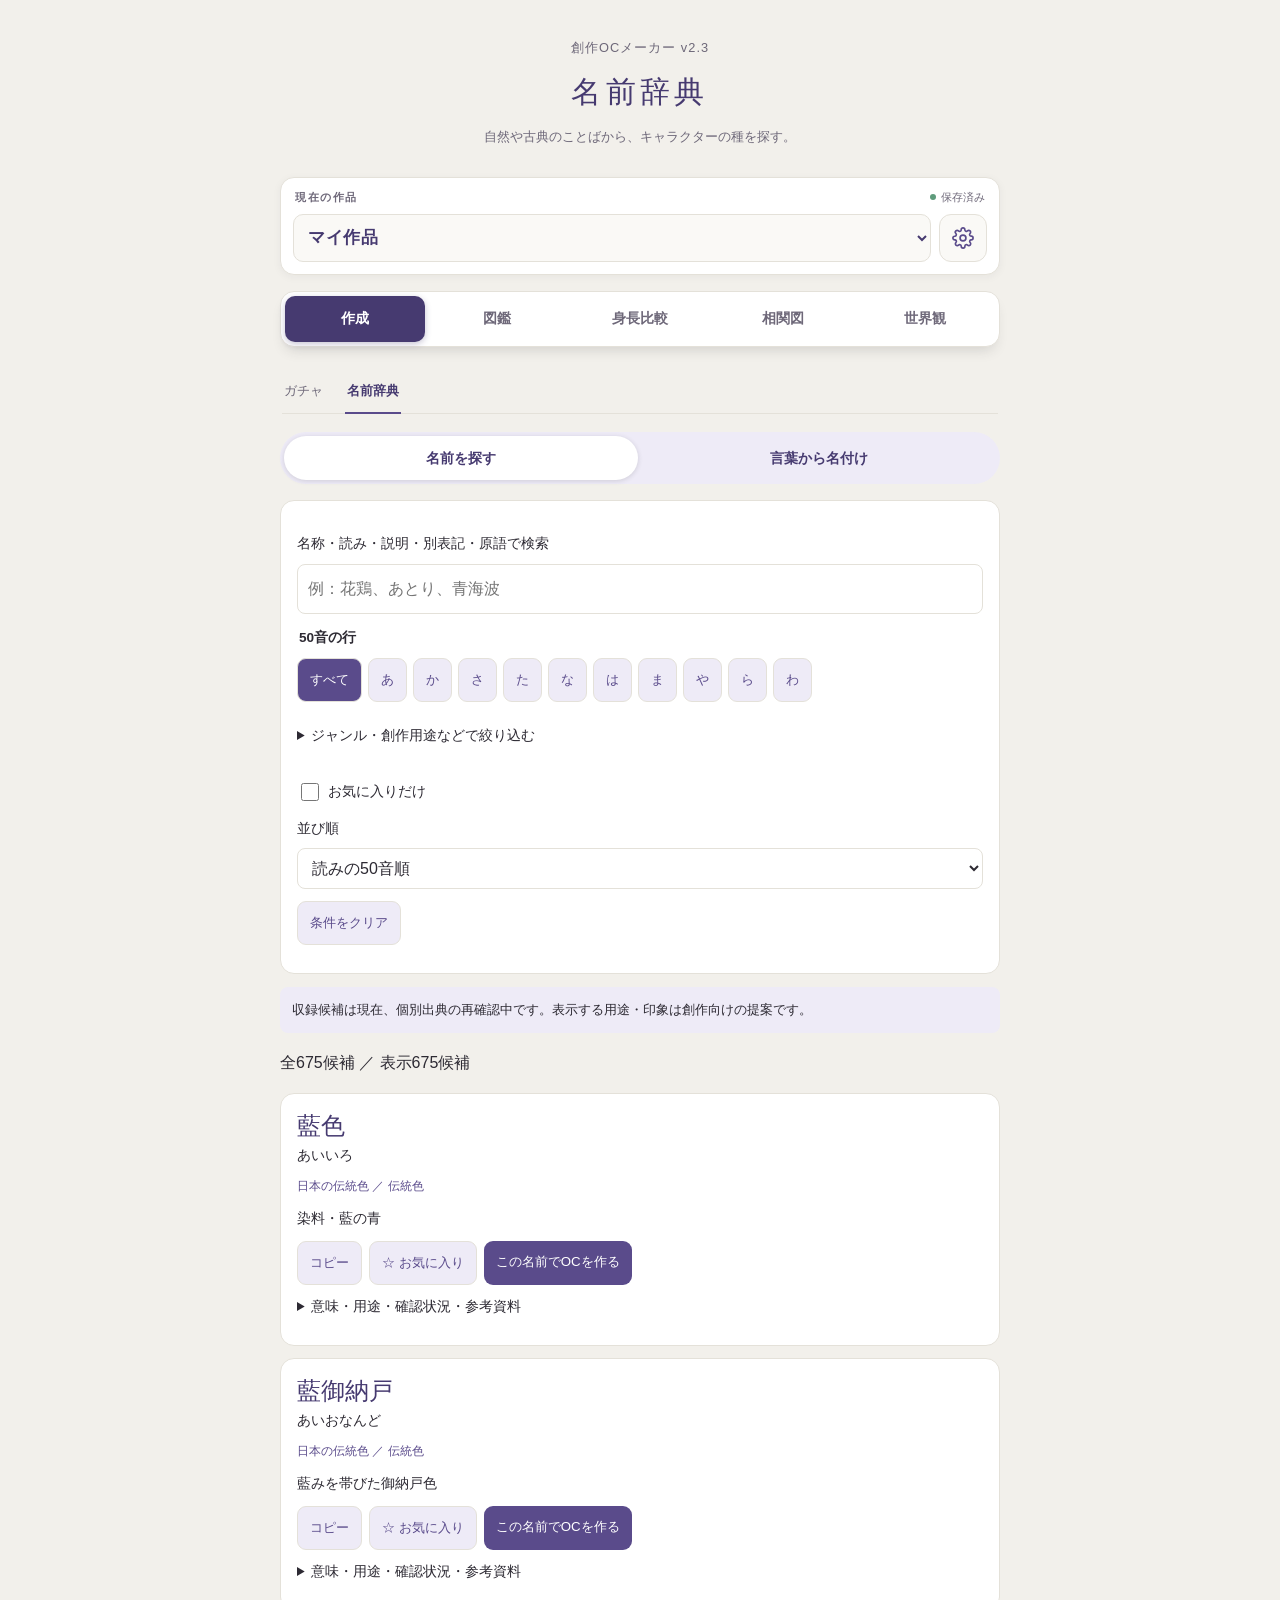
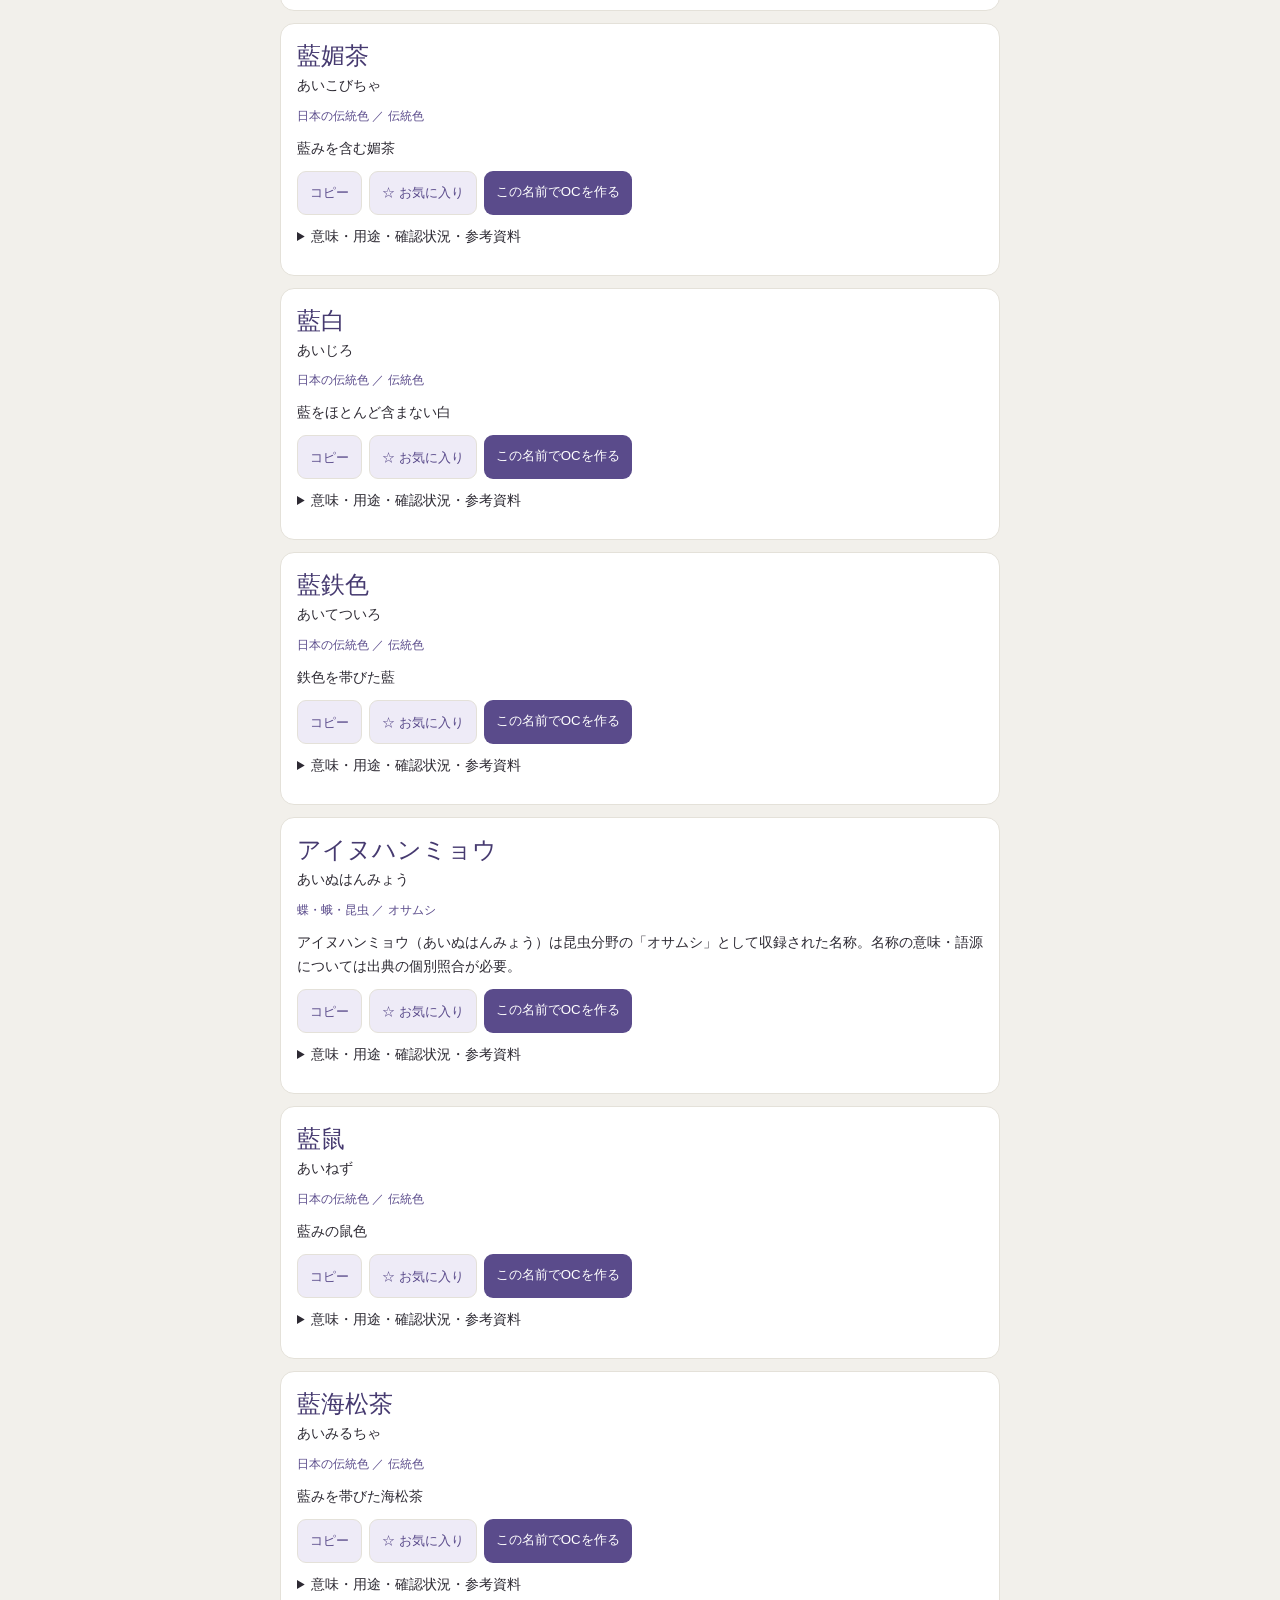
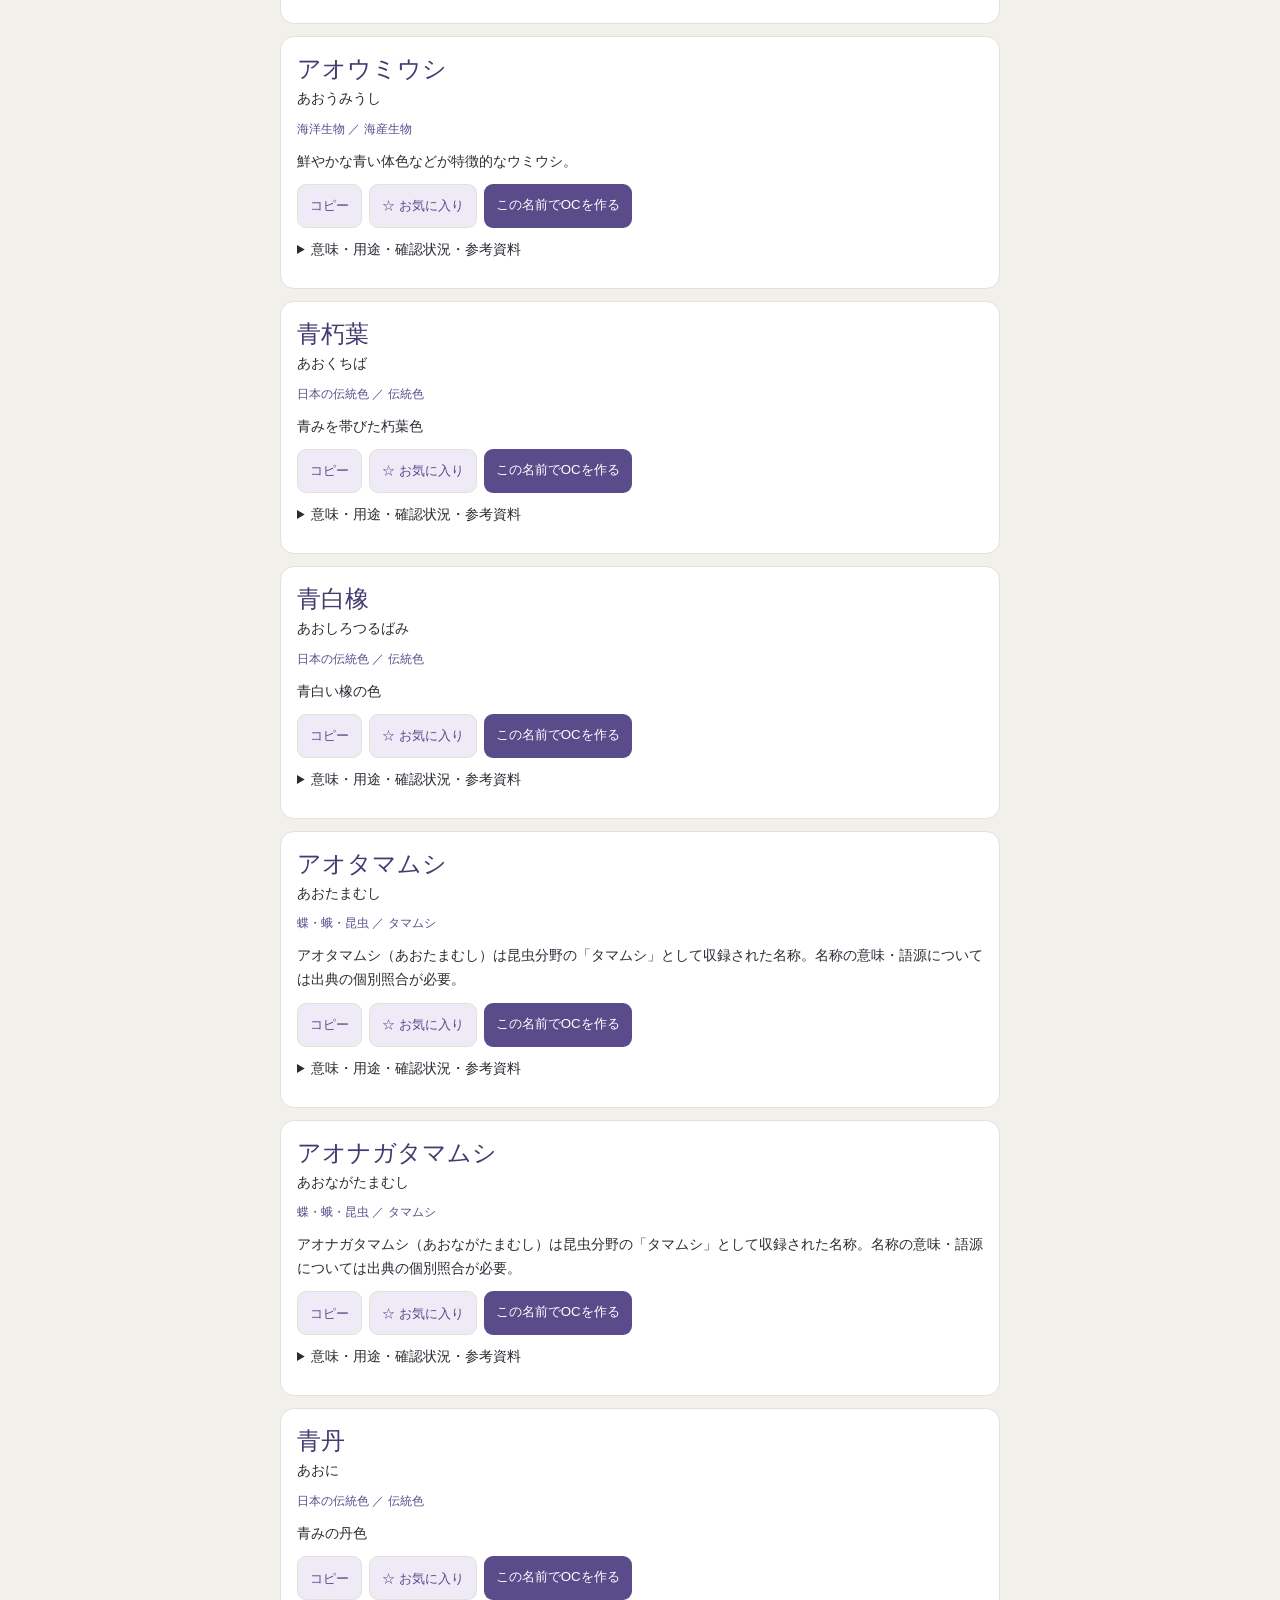
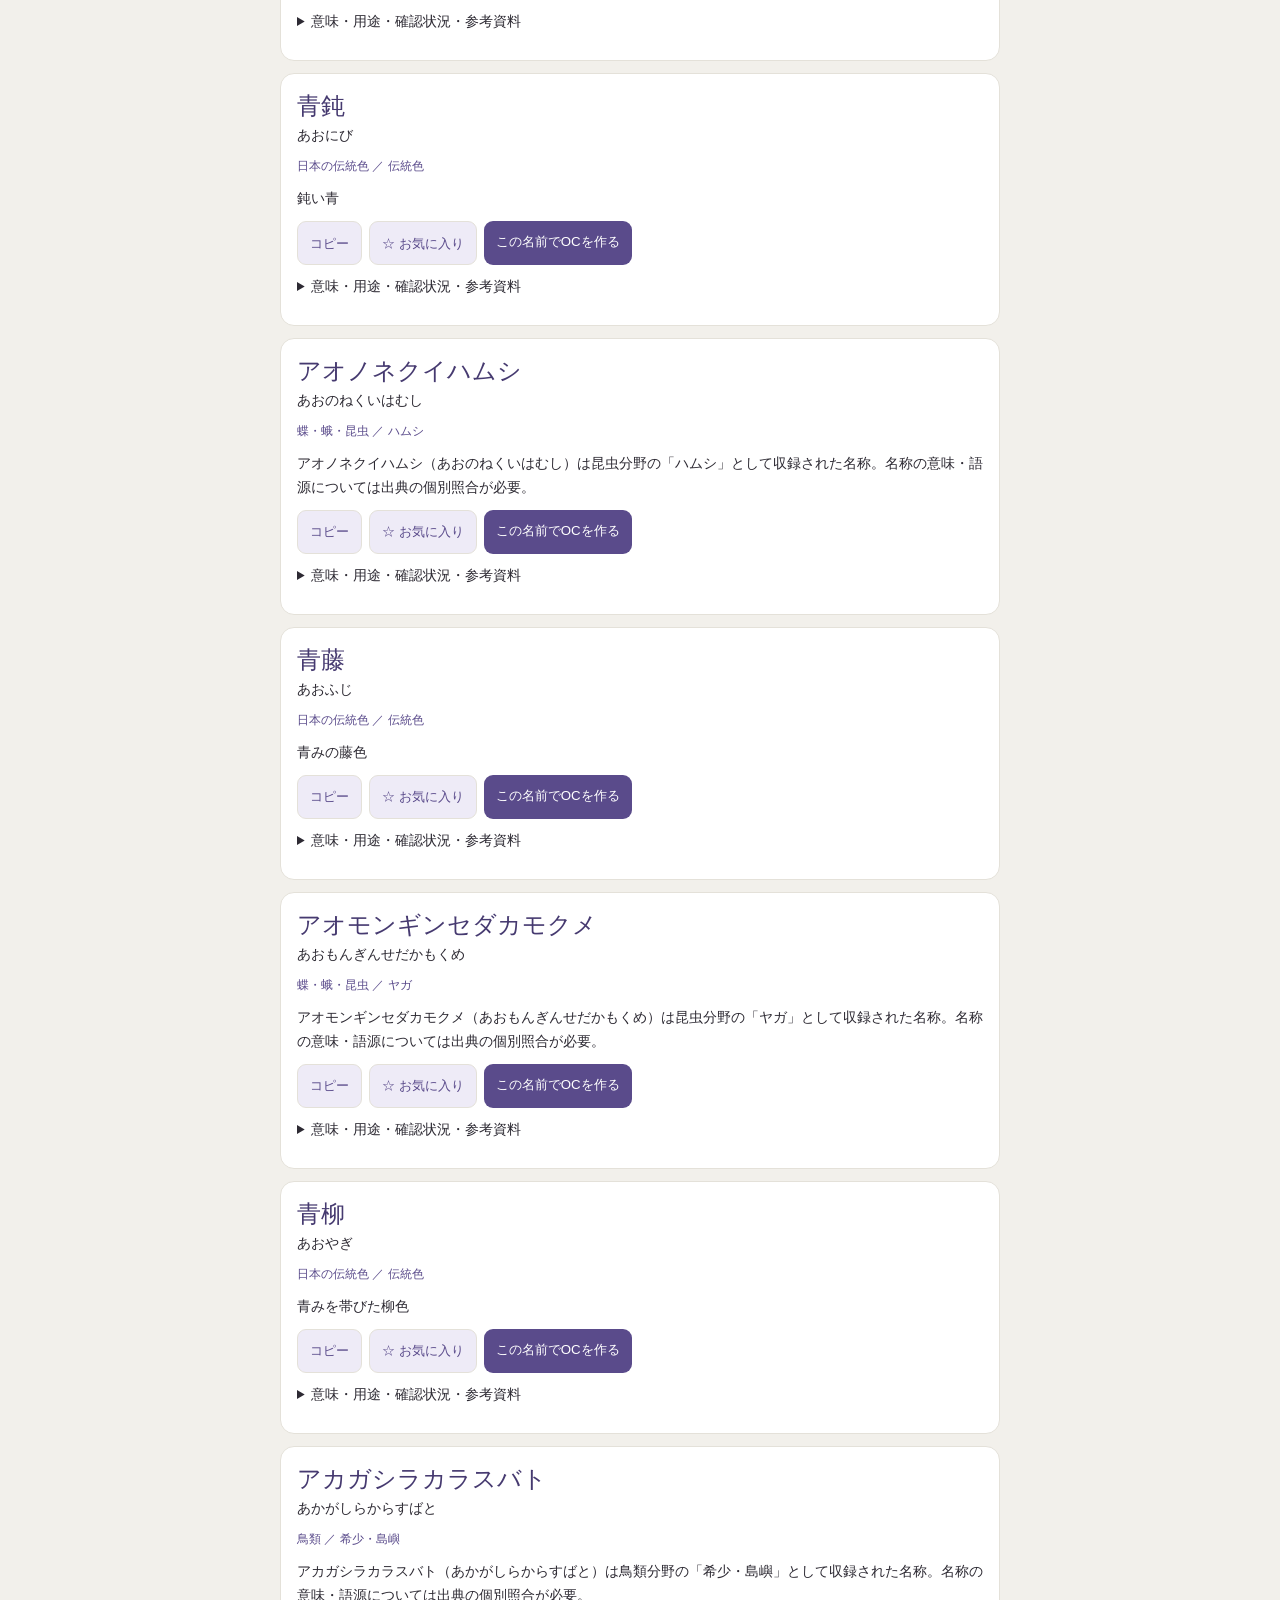
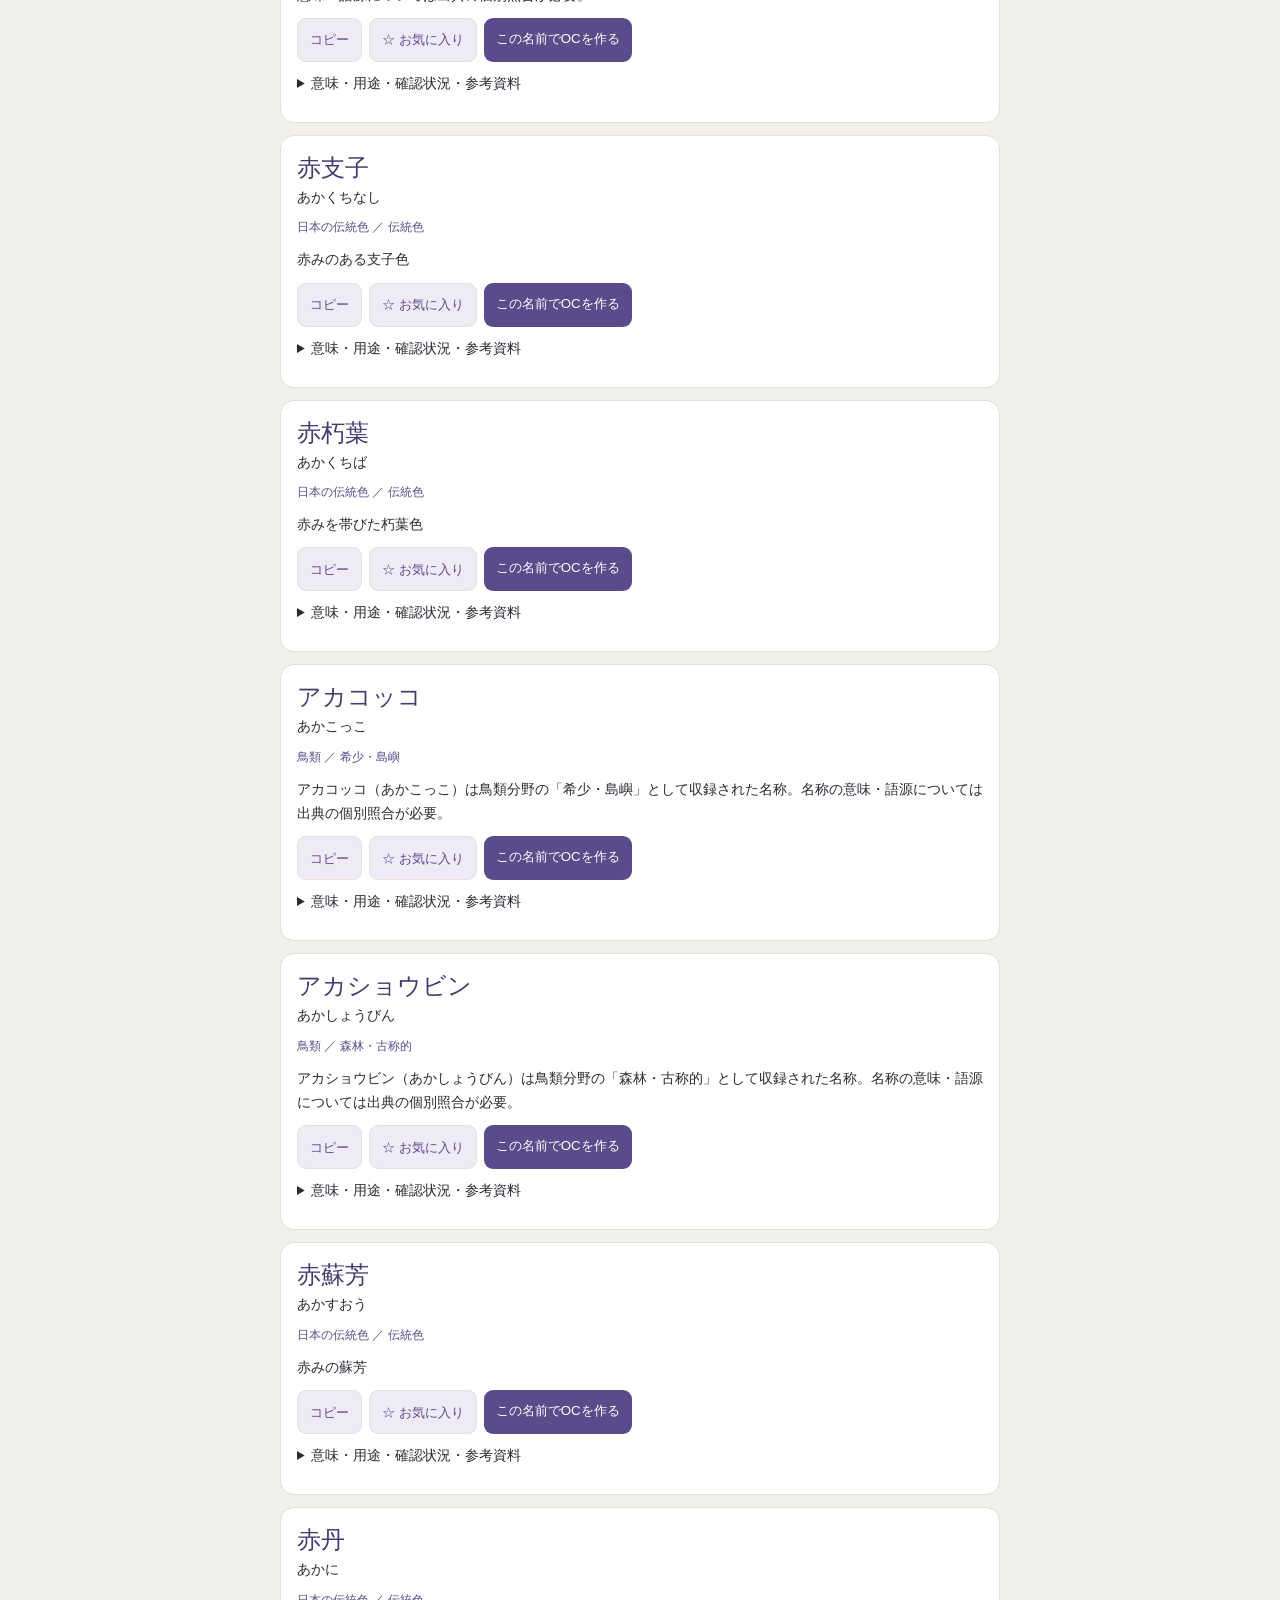
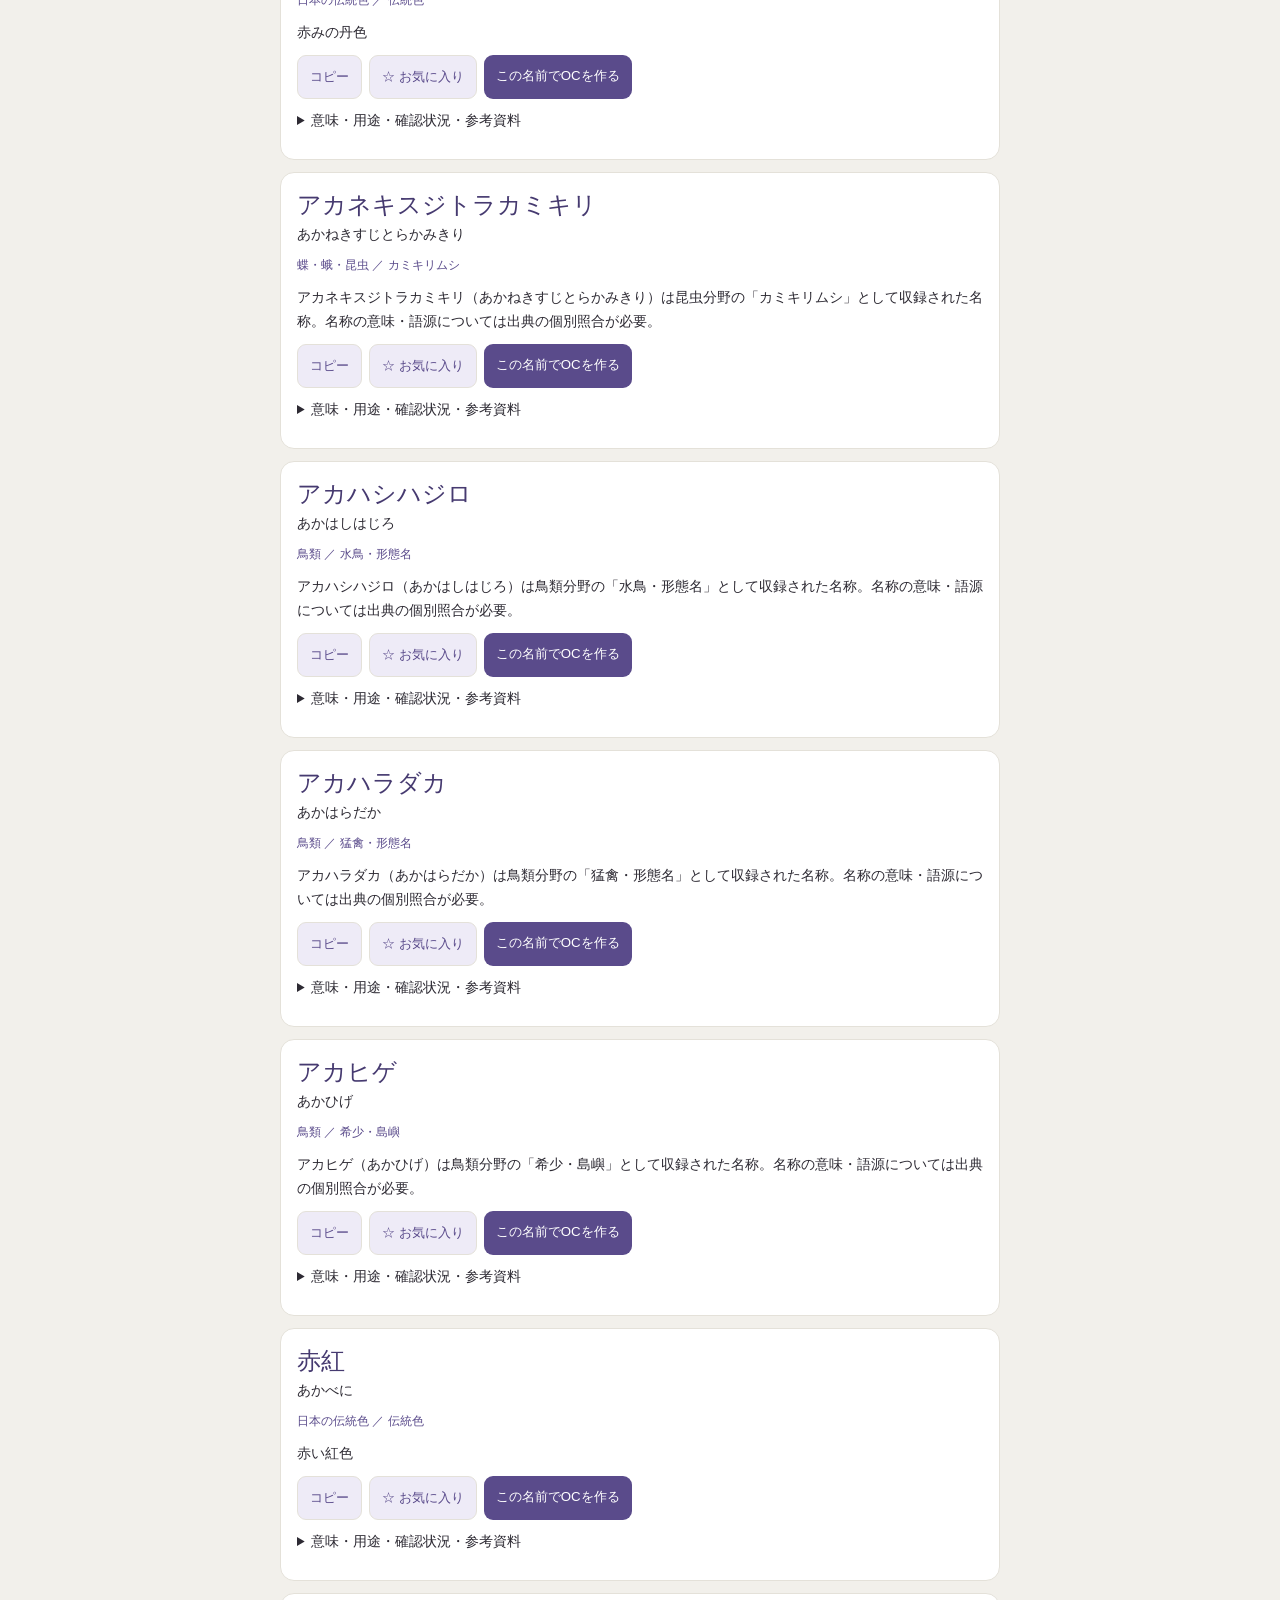
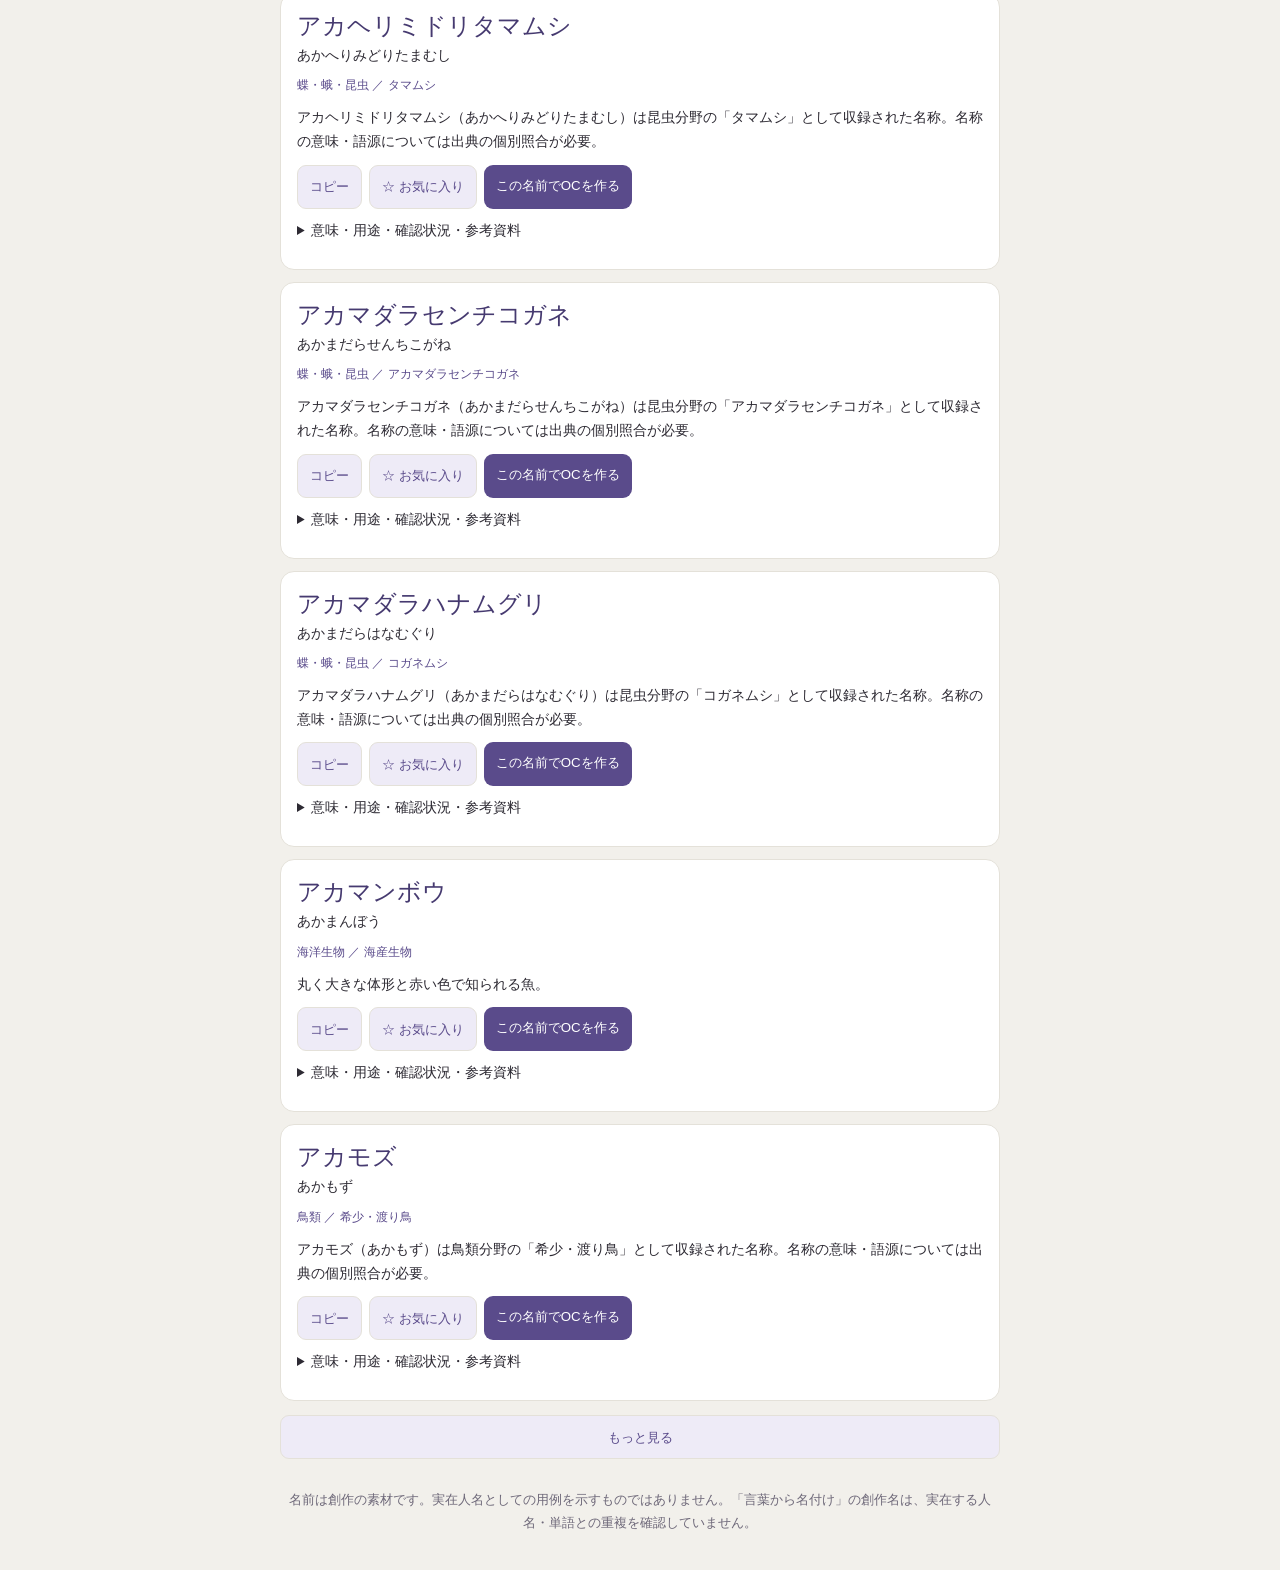
==== commit bedea820: "v2.3: 陰の言葉・両義的な言葉（33カテゴリ・496語）、明／陰／両義フィルター、テーマの対比検索 - 陰12・両義10カテゴリと304語（創作名候補910件）を追加。v2.2 の192語・579" ====
--- a/dictionary.html
+++ b/dictionary.html
@@ -3,7 +3,7 @@
 <head>
 <meta charset="UTF-8">
 <meta name="viewport" content="width=device-width, initial-scale=1.0, viewport-fit=cover">
-<title>名前辞典 | 創作OCメーカー v2.2</title>
+<title>名前辞典 | 創作OCメーカー v2.3</title>
 <link rel="icon" href="./icons/favicon-32.png" sizes="32x32">
 <link rel="apple-touch-icon" href="./icons/apple-touch-icon.png">
 <link rel="stylesheet" href="./dictionary.css">
@@ -13,7 +13,7 @@
 <script src="./js/dictionary-page.js" defer></script>
 </head>
 <body><main class="wrap">
-<header><p class="eyebrow">創作OCメーカー v2.2</p><h1>名前辞典</h1><p>自然や古典のことばから、キャラクターの種を探す。</p></header>
+<header><p class="eyebrow">創作OCメーカー v2.3</p><h1>名前辞典</h1><p>自然や古典のことばから、キャラクターの種を探す。</p></header>
 <div id="studioNav" data-page="dictionary"></div>
 <script src="./js/studio/nav.js"></script>
 <nav class="site-nav st-subnav" aria-label="画面切り替え"><a href="./index.html">ガチャ</a><a href="./dictionary.html" aria-current="page">名前辞典</a></nav>
@@ -61,11 +61,20 @@
 <form id="wnFilters" class="panel" aria-label="言葉を絞り込む">
 <fieldset id="wnFilterControls" disabled>
 <label for="wnSearch">意味・テーマ・原語・読み・創作名で検索</label>
-<input id="wnSearch" type="search" placeholder="例：希望、優しさ、accord、アコール" autocomplete="off">
-<fieldset><legend>意味カテゴリ（複数可・未選択なら全カテゴリ）</legend><div id="wnCategories" class="chips"></div>
+<input id="wnSearch" type="search" placeholder="例：希望、孤独、運命、accord、アコール" autocomplete="off">
+<fieldset id="wnThemeBox"><legend>テーマの大分類</legend><div id="wnGroups" class="wn-groups" role="radiogroup" aria-label="テーマの大分類"></div>
+<p id="wnGroupNote" class="wn-note"></p>
+<fieldset><legend id="wnCatLegend">意味カテゴリ（複数可・未選択なら全カテゴリ）</legend><div id="wnCategories"></div>
+<p id="wnCatSelected" class="wn-selected" hidden><span></span> <button id="wnCatClear" type="button">選択を外す</button></p>
 <div id="wnCatModeBox" class="wn-catmode" role="radiogroup" aria-label="複数のカテゴリを選んだときの探し方" hidden>
 <label class="check"><input type="radio" name="wnCatMode" value="or" checked>いずれかを含む</label>
-<label class="check"><input type="radio" name="wnCatMode" value="and">すべてを含む</label></div></fieldset>
+<label class="check"><input type="radio" name="wnCatMode" value="and">すべてを含む</label></div></fieldset></fieldset>
+<details id="wnContrastBox"><summary>テーマを対比して探す（希望 ↔ 絶望 など）</summary>
+<p class="wn-note">対になる兄弟、主人公と宿敵、表と裏の人格などに、対照的な意味の名前を探せます。</p>
+<label for="wnContrast">対比</label><select id="wnContrast"></select>
+<p id="wnContrastNote" class="wn-contrast-note" hidden></p>
+<div class="actions"><button id="wnContrastCollect" type="button" hidden>この対比でコレクションを作る</button><button id="wnContrastOff" type="button" hidden>対比をやめる</button></div>
+</details>
 <details id="wnMoreFilters"><summary>言語・ニュアンス・名前の長さや印象で絞り込む</summary>
 <fieldset><legend>言語（複数可・未選択なら全言語）</legend><div id="wnLangs" class="chips"></div></fieldset>
 <label for="wnScope">検索語を探す場所</label><select id="wnScope"></select>
--- a/css/word-naming.css
+++ b/css/word-naming.css
@@ -96,3 +96,35 @@
   .wn-bacts::before{flex-basis:100%}
 }
 @media(max-width:350px){.wn-checks{grid-template-columns:1fr}.wn-step,.wn-col{padding:12px}.wn-subtabs button{font-size:.74rem}}
+
+/* ---------- v2.3：明・陰・両義。色は補助で、分類は必ず文字（明／陰／両義）でも示す ---------- */
+.wn-groups{display:grid;grid-template-columns:repeat(4,minmax(0,1fr));gap:6px}
+.wn-groups button{padding:6px 2px;font-size:.78rem;font-weight:700;line-height:1.3;border-width:1.5px}
+.wn-groups button[aria-checked="true"]{background:var(--accent);color:#fff;border-color:var(--accent)}
+.wn-groups button[data-group="shade"][aria-checked="true"]{background:#2F3E55;border-color:#2F3E55}
+.wn-groups button[data-group="ambi"][aria-checked="true"]{background:#6B4C7A;border-color:#6B4C7A}
+.wn-badge{display:inline-block;font:700 .68rem var(--sans);letter-spacing:.06em;border-radius:999px;padding:1px 9px;margin-right:6px;border:1.5px solid;vertical-align:middle;white-space:nowrap}
+.wn-badge[data-group="light"]{color:#8A6D1B;border-color:#D9C7A3;background:#FBF7F1}
+.wn-badge[data-group="shade"]{color:#fff;border-color:#2F3E55;background:#2F3E55}
+.wn-badge[data-group="ambi"]{color:#5A3D69;border-color:#B9A3C4;background:#F3EDF6}
+.wn-themes{font-size:.76rem;color:var(--sub);margin:0 0 8px;line-height:2}
+.wn-card[data-group="shade"]{border-left:5px solid #2F3E55}
+.wn-card[data-group="ambi"]{border-left:5px solid #8E6FA0}
+.wn-card[data-group="shade"] .wn-made{background:#F1F4F8;border-color:#CDD6E2}
+.wn-card[data-group="shade"] .wn-made h3{color:#2F3E55}
+.wn-card[data-group="ambi"] .wn-made{background:#F6F1F8;border-color:#DDD0E4}
+.wn-card[data-group="ambi"] .wn-made h3{color:#5A3D69}
+.wn-catgroup{border:1px solid var(--line);border-radius:10px;padding:0 12px;margin:6px 0;background:#FAF9F6}
+.wn-catgroup summary{font-size:.84rem;font-weight:600;min-height:46px;display:flex;align-items:center;padding:6px 0}
+.wn-catgroup .chips{padding:0 0 12px}
+.wn-selected{font-size:.8rem;color:var(--accent-deep);margin:8px 2px;display:flex;flex-wrap:wrap;gap:8px;align-items:center}
+#wnContrastBox{border-top:1px solid var(--line);margin-top:10px}
+.wn-contrast-note{font-size:.8rem;line-height:1.7;border-radius:8px;padding:10px 12px;margin:8px 0;background:#F3EDF6;color:#4A3357}
+.wn-contrast-note[data-kind="lexical"]{background:#EEF3EC;color:#34503A}
+.wn-side{margin:18px 0}
+.wn-side-title{font:1.02rem var(--serif);letter-spacing:.04em;color:var(--accent-deep);margin:0 2px 4px;line-height:1.8}
+.wn-side-more{display:block;width:100%}
+.wn-bside{font-size:.72rem;color:var(--sub)}
+@media(max-width:350px){.wn-groups button{font-size:.7rem}}
+/* 対比で探している間は、大分類とカテゴリの選択をたたむ（対比がテーマを決めるため） */
+#wnThemeBox:disabled{display:none}
